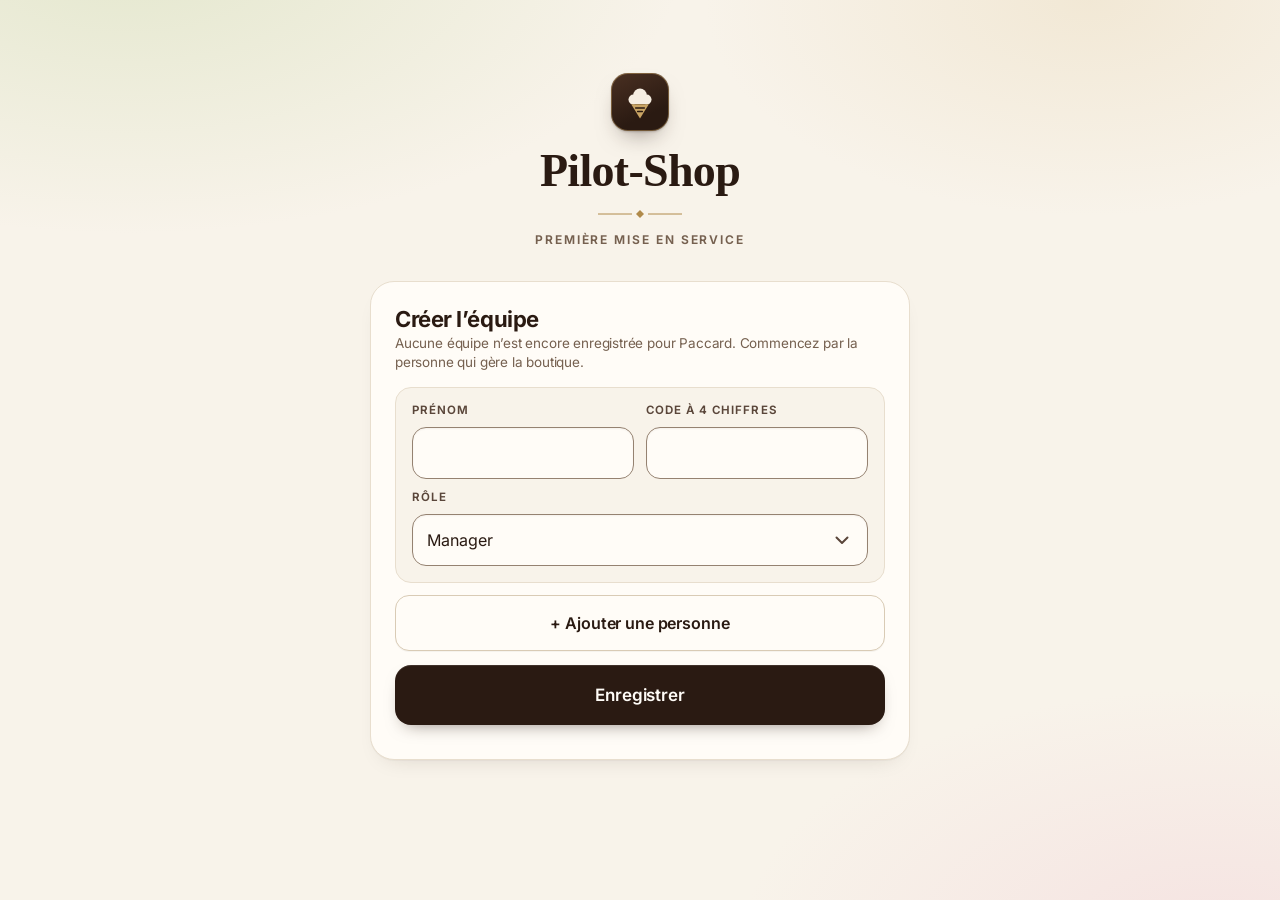
==== index.html @ 4c9221a3 "Vitrine : photos en situation au style de la vidéo (comptoir, lumière chaude) Les quatre visuels rem" ====
<!DOCTYPE html>
<html lang="fr">
<head>
<meta charset="utf-8">
<!-- Zoom à deux doigts permis : bloqué, il privait de loupe les yeux fatigués
     (accessibilité). Le double appui reste neutre (touch-action, style.css), et
     chaque champ fait au moins 16 px : en dessous, iOS zoome à la saisie. -->
<meta name="viewport" content="width=device-width, initial-scale=1, viewport-fit=cover, interactive-widget=resizes-content">
<title>Pilot-Shop</title>

<meta name="description" content="Registres et pilotage du point de vente">
<meta name="theme-color" content="#0F2027">
<meta name="color-scheme" content="light">
<meta name="format-detection" content="telephone=no">

<meta name="apple-mobile-web-app-capable" content="yes">
<meta name="mobile-web-app-capable" content="yes">
<meta name="apple-mobile-web-app-status-bar-style" content="default">
<meta name="apple-mobile-web-app-title" content="Pilot-Shop">
<link rel="apple-touch-icon" href="icons/icon-180.png">
<link rel="icon" href="icons/icon-192.png" sizes="192x192">
<link rel="manifest" href="manifest.webmanifest">

<link rel="stylesheet" href="style.css">
<link rel="stylesheet" href="premium.css">
<!-- Sans defer : décide avant le premier affichage si l'on montre la page
     d'accueil publique (appareil neuf) ou directement les prénoms. -->
<script src="vitrine.js"></script>
</head>

<body>

<!-- ===================== BANDEAU HORS-LIGNE ===================== -->
<div id="offline" role="status" aria-live="polite">
  <span class="msg">Hors ligne, vos saisies sont gardées et partiront toutes seules</span>
  <span class="sync" id="offline-n"></span>
</div>


<!-- ===================== ACCUEIL PUBLIC ===================== -->
<!-- Visible seulement sur un appareil neuf (vitrine.js). Un appareil déjà
     utilisé en boutique arrive directement sur les prénoms. Les images sont
     en loading="lazy" : tant que la vitrine est masquée, les navigateurs
     récents ne les téléchargent pas. -->
<div id="vitrine">

  <nav class="vt-nav" aria-label="Présentation">
    <div class="vt-nav-in">
      <span class="vt-marque"><i class="vt-logo" aria-hidden="true"></i>Pilot-Shop</span>
      <div class="vt-liens">
        <button type="button" data-aller="vt-fonctions">Fonctions</button>
        <button type="button" data-aller="vt-etapes">Démarrer</button>
        <button type="button" data-aller="vt-faq">Questions</button>
      </div>
      <button type="button" class="vt-pilule petite" data-vitrine="connexion">Se connecter</button>
    </div>
  </nav>

  <header class="vt-hero">
    <p class="vt-surtitre">Pensé pour les glaciers franchisés</p>
    <h1>Toute la boutique.<br>Dans une tablette.</h1>
    <p class="vt-chapo">Traçabilité, frigos, nettoyage, réassort et écarts de stock. L’équipe coche
      et scanne, le responsable voit tout en direct. Même sans réseau.</p>
    <div class="vt-cta">
      <button type="button" class="vt-pilule" data-vitrine="essai">Essayer gratuitement 2 mois</button>
      <button type="button" class="vt-lien" data-vitrine="connexion">J’ai déjà un compte ›</button>
    </div>
    <p class="vt-rassure">Mise en place offerte · Sans carte bancaire · Sans engagement</p>

    <figure class="vt-photo vt-photo-hero">
      <img src="vitrine/hero-comptoir.webp" width="2048" height="1152" loading="lazy"
           alt="Tablette posée sur le comptoir d’une boutique, écran « Ma journée » : procédure d’ouverture à cocher, alerte frigos du matin">
    </figure>
  </header>

  <section class="vt-bandeau">
    <p>Fini les classeurs, les dates au feutre et les écarts qu’on n’explique pas.</p>
  </section>

  <section class="vt-fonction" id="vt-fonctions">
    <div class="vt-texte">
      <p class="vt-surtitre">Traçabilité</p>
      <h2>Scannez.<br>C’est tracé.</h2>
      <p>Photographiez l’étiquette du bac : le numéro de lot est lu et rangé tout seul.
        Ce qui part en vitrine, ce qui attend à l’armoire, ce qui est périmé : tout est daté,
        et le registre est prêt pour le contrôle.</p>
    </div>
    <figure class="vt-photo"><img src="vitrine/tracabilite-comptoir.webp" width="2048" height="1152" loading="lazy"
      alt="Écran Traçabilité en boutique : scanner une étiquette, produits à l’armoire et dernières ouvertures"></figure>
  </section>

  <section class="vt-fonction">
    <div class="vt-texte">
      <p class="vt-surtitre">Tour de contrôle</p>
      <h2>Vous n’êtes pas&nbsp;là.<br>Vous savez tout.</h2>
      <p>Écart de caisse, ruptures, produits périmés, frigos pas relevés, nettoyage en retard :
        le responsable voit l’essentiel en un coup d’œil, sur sa tablette ou son téléphone.</p>
    </div>
    <figure class="vt-photo"><img src="vitrine/controle-comptoir.webp" width="2048" height="1152" loading="lazy"
      alt="Tour de contrôle sur téléphone : écart de caisse, ruptures, périmés et alertes"></figure>
  </section>

  <section class="vt-fonction">
    <div class="vt-texte">
      <p class="vt-surtitre">Allergènes</p>
      <h2>La bonne réponse,<br>au comptoir.</h2>
      <p>Un client demande ce que contient un parfum&nbsp;? La fiche s’ouvre en quelques secondes,
        tirée du document officiel de l’enseigne, qui reste la référence. Même hors ligne.</p>
    </div>
    <figure class="vt-photo"><img src="vitrine/allergenes-comptoir.webp" width="2048" height="1152" loading="lazy"
      alt="Recherche d’allergènes et fiche d’un parfum : contient, gluten, vegan, à savoir"></figure>
  </section>

  <section class="vt-grille-zone">
    <h2>Et tout le reste du quotidien.</h2>
    <div class="vt-grille">
      <div class="vt-tuile"><b>Frigos</b><p>Relevés de température guidés matin et soir, avec alerte quand ils manquent.</p></div>
      <div class="vt-tuile"><b>Nettoyage</b><p>Les tâches du jour à cocher, à leur rythme : quotidien, hebdomadaire ou mensuel.</p></div>
      <div class="vt-tuile"><b>Réassort et inventaire</b><p>Stock froid et sec, comptage simple, et un résumé avant de valider.</p></div>
      <div class="vt-tuile"><b>Écarts de stock</b><p>L’export de caisse comparé au stock, période par période, avec les réceptions et les pertes.</p></div>
      <div class="vt-tuile sombre"><b>Hors ligne</b><p>Pas de réseau en chambre froide&nbsp;? Les saisies sont gardées et partent toutes seules au retour du Wi-Fi.</p></div>
      <div class="vt-tuile"><b>Chacun son code</b><p>Chaque équipier se connecte avec son prénom et un code à quatre chiffres. On sait qui a fait quoi.</p></div>
    </div>
  </section>

  <section class="vt-etapes" id="vt-etapes">
    <h2>Prête en une matinée.</h2>
    <ol>
      <li><span>1</span><b>Vous demandez l’essai</b><p>Deux minutes avec le formulaire ci-dessous.</p></li>
      <li><span>2</span><b>Je l’installe avec vous</b><p>Sur votre tablette, avec votre équipe et vos frigos.</p></li>
      <li><span>3</span><b>Vous l’utilisez 2 mois</b><p>Gratuitement. Ensuite, vous décidez de continuer ou non.</p></li>
    </ol>
  </section>

  <section class="vt-offre" id="vt-essai">
    <div class="vt-offre-texte">
      <p class="vt-surtitre">Essai gratuit</p>
      <h2>2 mois offerts.</h2>
      <ul>
        <li>Mise en place et formation de l’équipe offertes</li>
        <li>Sans carte bancaire</li>
        <li>Sans engagement : rien n’est prélevé à la fin</li>
      </ul>
    </div>
    <form id="vt-form" class="vt-form" novalidate>
      <div class="vt-ligne">
        <div class="champ"><label class="f" for="vt-nom">Votre nom</label>
          <input type="text" id="vt-nom" autocomplete="name"></div>
        <div class="champ"><label class="f" for="vt-boutique">Boutique</label>
          <input type="text" id="vt-boutique" autocomplete="organization"></div>
      </div>
      <div class="champ"><label class="f" for="vt-ville">Ville</label>
        <input type="text" id="vt-ville" autocomplete="address-level2"></div>
      <div class="vt-ligne">
        <div class="champ"><label class="f" for="vt-courriel">E-mail</label>
          <input type="email" id="vt-courriel" autocomplete="email" autocapitalize="none" spellcheck="false"></div>
        <div class="champ"><label class="f" for="vt-tel">Téléphone</label>
          <input type="tel" id="vt-tel" autocomplete="tel"></div>
      </div>
      <div class="champ"><label class="f" for="vt-msg">Message (facultatif)</label>
        <textarea id="vt-msg" rows="3"></textarea></div>
      <button type="submit" class="vt-pilule large">Demander mon essai</button>
      <p class="vt-note" id="vt-etat" role="status" aria-live="polite"></p>
      <p class="vt-note">Le bouton ouvre votre messagerie avec la demande déjà rédigée. Vous pouvez aussi
        écrire à <a id="vt-mail" href="#">l’adresse de contact</a>. Vos coordonnées servent uniquement à répondre.</p>
    </form>
  </section>

  <section class="vt-faq" id="vt-faq">
    <h2>Questions fréquentes</h2>
    <details><summary>Faut-il une connexion Internet&nbsp;?</summary>
      <p>Non. L’application s’ouvre et enregistre sans réseau, y compris en chambre froide. Les saisies partent toutes seules dès que le Wi-Fi revient.</p></details>
    <details><summary>Sur quel appareil&nbsp;?</summary>
      <p>Tablette, téléphone ou ordinateur, dans le navigateur. Elle s’ajoute à l’écran d’accueil comme une application, sans passer par un magasin d’applis.</p></details>
    <details><summary>Qui voit nos données&nbsp;?</summary>
      <p>Chaque boutique a son propre compte et ne voit que ses données. L’équipe se connecte avec son prénom et son code ; le compte de la boutique reste chez le responsable.</p></details>
    <details><summary>Que se passe-t-il après les 2&nbsp;mois&nbsp;?</summary>
      <p>Vous choisissez de continuer ou non. Aucune carte bancaire n’est demandée pour l’essai, donc rien n’est prélevé automatiquement.</p></details>
    <details><summary>Est-ce un outil officiel Amorino&nbsp;?</summary>
      <p>Non. Pilot-Shop est un outil indépendant, pensé pour le quotidien des boutiques franchisées. Les documents officiels de l’enseigne restent la référence.</p></details>
  </section>

  <section class="vt-final">
    <h2>Essayez-la dans votre boutique.</h2>
    <div class="vt-cta">
      <button type="button" class="vt-pilule" data-vitrine="essai">Essayer gratuitement 2 mois</button>
      <button type="button" class="vt-lien" data-vitrine="connexion">Se connecter ›</button>
    </div>
  </section>

  <footer class="vt-pied">
    <span>Pilot-Shop · outil indépendant, non affilié à Amorino.</span>
    <button type="button" class="vt-lien" data-vitrine="connexion">Se connecter</button>
  </footer>
</div>


<!-- ===================== CONNEXION ===================== -->
<div id="login">
  <div class="in">

    <div class="lg">
      <h1>Pilot-Shop</h1>
      <p id="login-site">Chamonix</p>
    </div>

    <!-- Étape 1 : qui es-tu -->
    <section id="login-qui">
      <div class="entete"><h3>Qui prend le service&nbsp;?</h3></div>
      <div class="qui" id="qui-liste"><!-- rempli par app.js depuis EQUIPE --></div>
    </section>

    <!-- Étape 2 : code personnel -->
    <section id="login-pin" hidden>
      <div class="card solide" style="text-align:center">
        <div class="ch" style="justify-content:center">
          <span class="av" id="pin-av" aria-hidden="true"></span>
        </div>
        <h2 id="pin-nom">—</h2>
        <p class="cs" id="pin-aide" style="margin-bottom:0">Composez votre code à 4 chiffres</p>

        <div class="pins" id="pin-points" role="status" aria-live="polite">
          <i></i><i></i><i></i><i></i>
        </div>

        <div class="pave" id="pin-pave">
          <button type="button" data-k="1">1</button>
          <button type="button" data-k="2">2</button>
          <button type="button" data-k="3">3</button>
          <button type="button" data-k="4">4</button>
          <button type="button" data-k="5">5</button>
          <button type="button" data-k="6">6</button>
          <button type="button" data-k="7">7</button>
          <button type="button" data-k="8">8</button>
          <button type="button" data-k="9">9</button>
          <button type="button" class="fn" data-k="annuler">Retour</button>
          <button type="button" data-k="0">0</button>
          <button type="button" class="fn" data-k="effacer" aria-label="Effacer un chiffre">⌫</button>
        </div>
      </div>

      <button type="button" class="btn fantome bloc" id="pin-retour" style="margin-top:14px">
        Ce n’est pas moi
      </button>
    </section>

    <p class="mini" id="login-etat" style="text-align:center;margin-top:22px"></p>

    <!-- Remise à zéro accessible sans code : sur tablette, la console du
         navigateur n'est pas atteignable. Aussi joignable via …/?reset -->
    <!-- Une personne qui travaille dans deux boutiques (guide.js). -->
    <button type="button" id="lg-boutique">Changer de boutique</button>
    <button type="button" id="lg-reset">Réinitialiser cet appareil</button>
  </div>
</div>


<!-- ===================== APPLICATION ===================== -->
<div id="app" hidden>

  <header id="topbar">
    <div class="tt">
      <h1 id="vue-titre">—</h1>
      <div class="ts" id="vue-sous"></div>
    </div>
    <div class="ta" id="vue-actions"><!-- boutons contextuels injectés par app.js --></div>
    <!-- Compte : tout le reste et déconnexion. Toujours là, quel que soit le
         rôle — l'équipe n'a pas d'onglet « Plus » depuis la refonte de la barre. -->
    <button type="button" id="compte" aria-label="Mon compte"></button>
  </header>

  <main id="page" role="main"><!-- vues injectées par app.js --></main>

  <nav id="tabbar" role="navigation" aria-label="Navigation principale">
    <!-- onglets injectés par app.js depuis TABS[role] -->
  </nav>

</div>


<!-- ===================== OUTILS ===================== -->
<div id="sheet" hidden role="dialog" aria-modal="true" aria-labelledby="sheet-titre">
  <div class="voile" data-fermer></div>
  <div class="box">
    <div class="poignee" aria-hidden="true"></div>
    <div id="sheet-corps"><!-- contenu injecté par app.js --></div>
  </div>
</div>

<!-- Viseur de scan : cadre de visée par-dessus la caméra en direct -->
<div id="viseur" aria-hidden="true">
  <video id="vs-video" playsinline muted autoplay></video>
  <div id="vs-cadre"><i></i><i></i><i></i><i></i></div>
  <div id="vs-aide">
    <b id="vs-titre">Cadrez la ligne « Batch N° »</b>
    <!-- La consigne la plus utile n'est pas « alignez l'étiquette » mais
         « approchez » : mesuré sur une étiquette réelle, les chiffres du lot
         arrivaient à 16 px de haut quand le cadre était à moitié rempli, là où
         la reconnaissance en demande 30. C'est ce qui obligeait à scanner deux
         fois. -->
    <span id="vs-sous">Approchez jusqu’à remplir le cadre · évitez le reflet sur l’inox</span>
  </div>
  <div id="vs-flash"></div>
  <div id="vs-barre">
    <button type="button" class="vs-sec" id="vs-annuler">Annuler</button>
    <button type="button" id="vs-prendre" aria-label="Prendre la photo"></button>
    <button type="button" class="vs-sec" id="vs-fichier">Galerie</button>
  </div>
</div>

<div id="toast" role="status" aria-live="polite"></div>

<div id="printview" aria-hidden="true"></div>

<!-- Cible cachée réutilisée par les scanners photo -->
<input type="file" id="cam" accept="image/*" capture="environment" hidden>


<!-- ===================== SCRIPTS ===================== -->
<!-- XLSX (vendor/, copie vérifiée de la 0.18.5, plus de CDN tiers) n'est plus
     chargé ici : il ne sert qu'à l'import de caisse, et ses 860 Ko exécutés à
     chaque démarrage retardaient la liste des prénoms. app.js le charge au
     premier import (chargerXLSX), depuis le cache hors ligne au besoin.
     Plus d'attribut onerror sur env.js : la politique de sécurité (vercel.json)
     refuse tout code en ligne ; son absence signifie simplement le mode local. -->
<script src="env.js" defer></script>
<script src="config.js" defer></script>
<script src="auth.js" defer></script>
<script src="vendor/tesseract.min.js" defer></script>
<script src="app.js" defer></script>
<script src="ocr.js" defer></script>
<script src="modules.js" defer></script>
<script src="stock.js" defer></script>
<script src="calcul.js" defer></script>
<script src="guide.js" defer></script>
<script src="franchise.js" defer></script>
<script src="allergenes.js" defer></script>
<script src="commande.js" defer></script>
<script src="preaudit.js" defer></script>

</body>
</html>
---- style.css ----
/* =============================================================================
   PILOT-SHOP — style.css
   Cible : iPad tactile en boutique. Doigts froids, gras, pressés.
   ============================================================================= */

/* --- 0. Police ---------------------------------------------------------- */
/* Inter servie par l'application, plus par Google Fonts : chaque ouverture
   envoyait l'adresse IP de l'iPad à Google. Fichier variable 100-900, latin
   (accents français compris), licence OFL dans fonts/LICENSE-Inter.txt. */
@font-face{
  font-family:Inter; font-style:normal; font-weight:100 900; font-display:swap;
  src:url(fonts/inter.woff2) format("woff2");
}

/* --- 1. Jetons ---------------------------------------------------------- */
:root{
  --encre:#0F2027; --ardoise:#41585F; --brume:#8AA0A8; --brume-2:#B6C6CC;
  --fond:#EEF3F5; --fond-2:#E4EBEE; --blanc:#FFFFFF;
  --voile:rgba(255,255,255,.72); --voile-fort:rgba(255,255,255,.86); --voile-nuit:rgba(15,32,39,.72);

  --menthe:#7FB8A4; --menthe-l:#E4F1EC; --menthe-d:#4E8C77;
  --corail:#E8837C; --corail-l:#FBEAE9; --corail-d:#C25850;
  --ambre:#E0A85C;  --ambre-l:#FBF1E1;  --ambre-d:#B27C31;
  --ciel:#8FB4CE;   --ciel-l:#E9F1F7;   --ciel-d:#5D89A6;
  --sable:#D9C3A5;  --sable-l:#F6EFE5;  --nuit:#2A3F4D;

  --r-carte:16px; --r-btn:14px; --r-pill:100px; --r-sheet:24px;
  --tap:56px; --gap:12px;
  --pad-x:16px;
  --ombre:0 1px 2px rgba(15,32,39,.05), 0 6px 20px rgba(15,32,39,.06);
  --ombre-lev:0 2px 6px rgba(15,32,39,.08), 0 16px 40px rgba(15,32,39,.12);
  --flou-carte:blur(18px) saturate(1.6);
  --flou-barre:blur(24px) saturate(1.8);
  --safe-b:env(safe-area-inset-bottom,0px);
  --safe-t:env(safe-area-inset-top,0px);
  --barre-h:calc(66px + var(--safe-b));
  --tr:.22s cubic-bezier(.32,.72,0,1);
}

/* --- 2. Base ------------------------------------------------------------ */
*,*::before,*::after{box-sizing:border-box}
html{-webkit-text-size-adjust:100%;touch-action:manipulation}
html,body{margin:0;padding:0;height:100%}
/* iOS ignore user-scalable=no depuis iOS 10 : seul touch-action désactive
   réellement le zoom au double-appui. Sans lui, taper vite un code PIN ou
   cocher plusieurs tâches d'affilée fait zoomer l'écran à chaque fois. */
body{touch-action:manipulation}
button,.chip,.tache,.deg,.menu-item,.qui button,.pave button,.chk,.box{
  touch-action:manipulation;
  -webkit-user-select:none;user-select:none;
  -webkit-touch-callout:none;
}
body{
  font-family:-apple-system,BlinkMacSystemFont,"SF Pro Text",Inter,"Segoe UI",Roboto,sans-serif;
  background:var(--fond); color:var(--encre);
  font-size:16px; line-height:1.45; letter-spacing:-.011em;
  -webkit-font-smoothing:antialiased;
  overscroll-behavior-y:none;
  -webkit-tap-highlight-color:transparent;
}
body::before{
  content:''; position:fixed; inset:0; z-index:-1; pointer-events:none;
  background:
    radial-gradient(60vw 40vh at 12% -6%, rgba(143,180,206,.30), transparent 62%),
    radial-gradient(52vw 38vh at 92% 4%, rgba(127,184,164,.26), transparent 60%),
    radial-gradient(50vw 40vh at 60% 104%, rgba(217,195,165,.24), transparent 62%);
}
h1,h2,h3,h4{margin:0;font-weight:650;letter-spacing:-.02em;line-height:1.2}
h1{font-size:26px} h2{font-size:19px} h3{font-size:16px}
p{margin:0}
button,input,select,textarea{font:inherit;color:inherit}
button{cursor:pointer;border:0;background:none}
::-webkit-scrollbar{width:0;height:0}
.num{font-variant-numeric:tabular-nums;font-feature-settings:"tnum"}
.mini{font-size:13px;color:var(--brume)}
.sr{position:absolute;width:1px;height:1px;overflow:hidden;clip:rect(0 0 0 0)}
[hidden]{display:none!important}

/* --- 3. Ossature -------------------------------------------------------- */
#app{min-height:100dvh;display:flex;flex-direction:column;padding-bottom:var(--barre-h)}
#topbar{
  position:sticky;top:0;z-index:60;padding:calc(var(--safe-t) + 10px) var(--pad-x) 10px;
  background:var(--voile-fort);backdrop-filter:var(--flou-barre);-webkit-backdrop-filter:var(--flou-barre);
  border-bottom:.5px solid rgba(15,32,39,.09);
  display:flex;align-items:center;gap:12px;
}
#topbar .tt{flex:1;min-width:0}
#topbar h1{font-size:22px}
#topbar .ts{font-size:13px;color:var(--brume);margin-top:1px}
#topbar .ta{display:flex;gap:8px;flex:0 0 auto}
/* Marge basse : de l'air entre le dernier bouton et la barre d'onglets.
   Elle était de 80 px pour le bouton flottant « Retour bêta », passé depuis
   dans le menu « Tout le reste ». */
#page{flex:1;padding:16px var(--pad-x) 40px;max-width:1100px;width:100%;margin:0 auto}
.stack{display:flex;flex-direction:column;gap:var(--gap)}
.grid{display:grid;gap:var(--gap)}
.g2{grid-template-columns:repeat(2,minmax(0,1fr))}
.g3{grid-template-columns:repeat(3,minmax(0,1fr))}
.g4{grid-template-columns:repeat(4,minmax(0,1fr))}
@media(max-width:760px){.g3,.g4{grid-template-columns:repeat(2,minmax(0,1fr))}}
@media(max-width:460px){.g2,.g3,.g4{grid-template-columns:1fr}}

/* --- 4. Barre d'onglets basse ------------------------------------------ */
#tabbar{
  position:fixed;left:0;right:0;bottom:0;z-index:80;
  padding:6px 8px calc(6px + var(--safe-b));
  background:var(--voile-fort);backdrop-filter:var(--flou-barre);-webkit-backdrop-filter:var(--flou-barre);
  border-top:.5px solid rgba(15,32,39,.10);
  display:flex;justify-content:space-around;align-items:stretch;
}
#tabbar .tab{
  flex:1;min-width:0;display:flex;flex-direction:column;align-items:center;justify-content:center;
  gap:3px;padding:6px 4px;border-radius:var(--r-btn);color:var(--brume);
  font-size:11px;font-weight:600;letter-spacing:-.01em;transition:var(--tr);position:relative;
}
#tabbar .tab .ic{font-size:23px;line-height:1;transition:transform var(--tr)}
#tabbar .tab.on{color:var(--encre)}
#tabbar .tab.on .ic{transform:translateY(-1px) scale(1.06)}
#tabbar .tab:active{background:rgba(15,32,39,.06)}
#tabbar .tab .badge{
  position:absolute;top:2px;right:calc(50% - 22px);min-width:18px;height:18px;padding:0 5px;
  border-radius:var(--r-pill);background:var(--corail-d);color:#fff;
  font-size:11px;font-weight:700;display:grid;place-items:center;
  box-shadow:0 0 0 2px var(--voile-fort);
}
#tabbar .tab .badge.pulse{animation:pulse 1.5s ease-in-out infinite}

/* --- 5. Cartes ---------------------------------------------------------- */
.card{
  background:var(--voile);backdrop-filter:var(--flou-carte);-webkit-backdrop-filter:var(--flou-carte);
  border:.5px solid rgba(255,255,255,.9); border-radius:var(--r-carte);
  box-shadow:var(--ombre); padding:16px; transition:var(--tr);
}
.card.solide{background:var(--blanc)}
.card.plat{box-shadow:none;background:rgba(255,255,255,.55)}
.card > .ch{display:flex;align-items:center;gap:10px;margin-bottom:4px}
.card > .ch .ci{font-size:20px;line-height:1}
.card > .ch h2,.card > .ch h3{flex:1;min-width:0}
.card > .cs{font-size:13.5px;color:var(--brume);margin-bottom:14px}
.card > .cs:last-child{margin-bottom:0}
.card.tap{cursor:pointer}
.card.tap:active{transform:scale(.985);box-shadow:var(--ombre)}
.card.menthe{background:linear-gradient(180deg,rgba(228,241,236,.92),rgba(228,241,236,.72));border-color:rgba(127,184,164,.34)}
.card.corail{background:linear-gradient(180deg,rgba(251,234,233,.94),rgba(251,234,233,.74));border-color:rgba(232,131,124,.36)}
.card.ambre {background:linear-gradient(180deg,rgba(251,241,225,.94),rgba(251,241,225,.74));border-color:rgba(224,168,92,.36)}
.card.ciel  {background:linear-gradient(180deg,rgba(233,241,247,.94),rgba(233,241,247,.74));border-color:rgba(143,180,206,.36)}
.card.sable {background:linear-gradient(180deg,rgba(246,239,229,.94),rgba(246,239,229,.74));border-color:rgba(217,195,165,.44)}
.card.nuit{background:linear-gradient(165deg,var(--nuit),var(--encre));border-color:rgba(255,255,255,.10);color:#EAF1F3}
.card.nuit .cs,.card.nuit .mini{color:rgba(234,241,243,.62)}
.card.urgence{border:1.5px solid var(--corail-d);animation:clignote 1.9s ease-in-out infinite}

/* --- 6. Boutons --------------------------------------------------------- */
.btn{
  min-height:var(--tap);padding:0 20px;border-radius:var(--r-btn);
  background:var(--encre);color:#fff;font-size:16px;font-weight:600;letter-spacing:-.012em;
  display:inline-flex;align-items:center;justify-content:center;gap:9px;
  transition:transform var(--tr),background var(--tr),opacity var(--tr);
  box-shadow:0 1px 2px rgba(15,32,39,.14);
}
.btn:active{transform:scale(.96)}
.btn.bloc{width:100%}
.btn.menthe{background:var(--menthe-d)}
.btn.corail{background:var(--corail-d)}
.btn.ambre{background:var(--ambre-d)}
.btn.ciel{background:var(--ciel-d)}
.btn.clair{background:rgba(255,255,255,.9);color:var(--encre);border:.5px solid rgba(15,32,39,.12);box-shadow:none}
.btn.clair:active{background:var(--fond-2)}
.btn.fantome{background:transparent;color:var(--ardoise);box-shadow:none}
.btn.fantome:active{background:rgba(15,32,39,.06)}
.btn.sm{min-height:42px;padding:0 14px;font-size:14px;border-radius:11px}
.btn.xl{min-height:68px;font-size:18px;border-radius:18px}
.btn[disabled]{opacity:.38;pointer-events:none}
.btn .ic{font-size:19px}
.btn-row{display:flex;gap:var(--gap);flex-wrap:wrap}
.btn-row > .btn{flex:1;min-width:140px}

/* Duo Fait / Rupture — cible large, séparation nette */
.duo{display:grid;grid-template-columns:1fr 1fr;gap:var(--gap)}
.duo .btn{min-height:60px;font-size:16px}
.duo .ok{background:var(--menthe-l);color:var(--menthe-d);border:1.5px solid rgba(127,184,164,.5);box-shadow:none}
.duo .ok.on{background:var(--menthe-d);color:#fff;border-color:transparent}
.duo .ko{background:var(--corail-l);color:var(--corail-d);border:1.5px solid rgba(232,131,124,.5);box-shadow:none}
.duo .ko.on{background:var(--corail-d);color:#fff;border-color:transparent}

/* --- 7. Formulaires ----------------------------------------------------- */
label.f{display:block;font-size:12px;font-weight:700;letter-spacing:.02em;text-transform:uppercase;color:var(--brume);margin-bottom:7px}
input[type=text],input[type=number],input[type=date],input[type=month],input[type=password],input[type=email],input[type=search],select,textarea{
  width:100%;min-height:var(--tap);padding:12px 14px;font-size:16px;
  background:rgba(255,255,255,.92);border:1px solid rgba(15,32,39,.12);border-radius:var(--r-btn);
  transition:var(--tr);appearance:none;-webkit-appearance:none;
}
textarea{min-height:96px;resize:vertical;line-height:1.5}
input:focus,select:focus,textarea:focus{outline:0;border-color:var(--ciel-d);box-shadow:0 0 0 4px rgba(143,180,206,.24);background:#fff}
input[type=number]{text-align:right;font-variant-numeric:tabular-nums}
select{background-image:linear-gradient(45deg,transparent 50%,var(--brume) 50%),linear-gradient(135deg,var(--brume) 50%,transparent 50%);
  background-position:calc(100% - 20px) 50%,calc(100% - 14px) 50%;background-size:6px 6px;background-repeat:no-repeat;padding-right:42px}
.champ{display:flex;flex-direction:column}
.champ + .champ{margin-top:14px}

/* Sélecteurs à gros boutons — remplacent les listes déroulantes en rush */
.chips{display:flex;gap:9px;flex-wrap:wrap}
.chip{
  min-height:48px;padding:0 16px;border-radius:var(--r-pill);
  background:rgba(255,255,255,.9);border:1.5px solid rgba(15,32,39,.10);
  font-size:15px;font-weight:600;display:inline-flex;align-items:center;gap:7px;
  transition:var(--tr);
}
.chip:active{transform:scale(.95)}
.chip.on{background:var(--encre);color:#fff;border-color:transparent}
.chip.menthe.on{background:var(--menthe-d)}
.chip.corail.on{background:var(--corail-d)}
.chip.ambre.on{background:var(--ambre-d)}

/* Pavé numérique — PIN et quantités */
.pave{display:grid;grid-template-columns:repeat(3,1fr);gap:12px;max-width:300px;margin:0 auto}
.pave button{
  height:72px;border-radius:20px;background:rgba(255,255,255,.94);
  font-size:27px;font-weight:600;box-shadow:var(--ombre);transition:var(--tr);
}
.pave button:active{transform:scale(.93);background:var(--fond-2)}
.pave .fn{font-size:19px;font-weight:600;background:transparent;box-shadow:none;color:var(--ardoise)}
.pins{display:flex;gap:14px;justify-content:center;margin:22px 0 26px}
.pins i{width:16px;height:16px;border-radius:50%;background:rgba(15,32,39,.14);transition:var(--tr)}
.pins i.on{background:var(--encre);transform:scale(1.14)}
.pins.err i{background:var(--corail-d);animation:secousse .42s}

/* Sélection de l'employé */
.qui{display:grid;grid-template-columns:repeat(2,1fr);gap:14px}
.qui button{
  min-height:112px;border-radius:20px;background:var(--voile);backdrop-filter:var(--flou-carte);
  border:1.5px solid rgba(255,255,255,.9);box-shadow:var(--ombre);
  display:flex;flex-direction:column;align-items:center;justify-content:center;gap:9px;transition:var(--tr);
}
.qui button:active{transform:scale(.96)}
.qui .av{width:52px;height:52px;border-radius:50%;display:grid;place-items:center;color:#fff;font-size:18px;font-weight:700}
.qui .nm{font-size:17px;font-weight:650}
.qui .rl{font-size:12px;color:var(--brume)}

/* --- 8. Listes de tâches ------------------------------------------------ */
.tache{
  display:flex;align-items:center;gap:14px;min-height:var(--tap);
  padding:12px 14px;border-radius:var(--r-btn);
  background:rgba(255,255,255,.68);border:.5px solid rgba(255,255,255,.9);
  transition:var(--tr);
}
.tache + .tache{margin-top:9px}
.tache:active{transform:scale(.99)}
.tache .box{
  width:34px;height:34px;flex:0 0 auto;border-radius:11px;
  border:2px solid rgba(15,32,39,.16);background:#fff;
  display:grid;place-items:center;color:transparent;font-size:17px;font-weight:700;transition:var(--tr);
}
.tache .tx{flex:1;min-width:0}
.tache .tn{font-size:15.5px;font-weight:550;line-height:1.3}
.tache .tm{font-size:12.5px;color:var(--brume);margin-top:2px}
.tache.on{background:var(--menthe-l);border-color:rgba(127,184,164,.5)}
.tache.on .box{background:var(--menthe-d);border-color:var(--menthe-d);color:#fff}
.tache.on .tn{color:var(--menthe-d)}
.tache.retard{background:var(--corail-l);border-color:rgba(232,131,124,.45)}
.tache.retard .box{border-color:var(--corail-d)}

/* --- 9. Indicateurs ----------------------------------------------------- */
.kpi{
  background:var(--voile);backdrop-filter:var(--flou-carte);-webkit-backdrop-filter:var(--flou-carte);
  border:.5px solid rgba(255,255,255,.9);border-radius:var(--r-carte);padding:15px;box-shadow:var(--ombre);
}
.kpi .k{font-size:12px;font-weight:700;letter-spacing:.02em;text-transform:uppercase;color:var(--brume)}
.kpi .v{font-size:30px;font-weight:680;letter-spacing:-.03em;line-height:1.1;margin-top:7px;font-variant-numeric:tabular-nums}
.kpi .u{font-size:14px;font-weight:500;color:var(--brume);margin-left:3px}
.kpi .d{font-size:12.5px;color:var(--brume);margin-top:5px}
.kpi.ok .v{color:var(--menthe-d)}
.kpi.warn .v{color:var(--ambre-d)}
.kpi.bad .v{color:var(--corail-d)}

.pill{display:inline-flex;align-items:center;gap:5px;padding:4px 11px;border-radius:var(--r-pill);font-size:12.5px;font-weight:650}
.pill.ok{background:var(--menthe-l);color:var(--menthe-d)}
.pill.warn{background:var(--ambre-l);color:var(--ambre-d)}
.pill.bad{background:var(--corail-l);color:var(--corail-d)}
.pill.n{background:rgba(15,32,39,.06);color:var(--brume)}
.pill.ciel{background:var(--ciel-l);color:var(--ciel-d)}

.jauge{height:10px;border-radius:var(--r-pill);background:rgba(15,32,39,.08);overflow:hidden}
.jauge i{display:block;height:100%;border-radius:var(--r-pill);background:var(--menthe-d);transition:width .5s cubic-bezier(.32,.72,0,1)}
.jauge i.warn{background:var(--ambre-d)} .jauge i.bad{background:var(--corail-d)}

/* Jauge d'écart glace */
.ecart .piste{position:relative;height:38px;border-radius:12px;overflow:hidden;
  background:linear-gradient(90deg,var(--corail-l),rgba(255,255,255,.9) 46%,rgba(255,255,255,.9) 54%,var(--corail-l));
  border:.5px solid rgba(15,32,39,.10)}
.ecart .cible{position:absolute;top:0;bottom:0;background:var(--menthe-l);border-left:1.5px dashed var(--menthe-d);border-right:1.5px dashed var(--menthe-d)}
.ecart .aig{position:absolute;top:-4px;bottom:-4px;width:4px;border-radius:3px;background:var(--encre);transition:left .5s cubic-bezier(.32,.72,0,1)}
.ecart .lg{display:flex;justify-content:space-between;font-size:12px;color:var(--brume);margin-top:8px}

/* --- 10. Alertes -------------------------------------------------------- */
.alerte{display:flex;gap:13px;align-items:flex-start;padding:14px 16px;border-radius:var(--r-carte);border-left:4px solid}
.alerte + .alerte{margin-top:10px}
.alerte .ai{font-size:19px;line-height:1.15;flex:0 0 auto}
.alerte b{display:block;font-size:15px;font-weight:650}
.alerte p{font-size:13.5px;opacity:.86;margin-top:2px}
.alerte .go{margin-left:auto;flex:0 0 auto}
.alerte.bad{background:var(--corail-l);border-color:var(--corail-d);color:#8E3A34}
.alerte.warn{background:var(--ambre-l);border-color:var(--ambre-d);color:#7E551B}
.alerte.ok{background:var(--menthe-l);border-color:var(--menthe-d);color:#3B6857}
.alerte.info{background:var(--ciel-l);border-color:var(--ciel-d);color:#3E6480}

/* --- 11. Fil d'activité ------------------------------------------------- */
.feed{max-height:420px;overflow-y:auto;-webkit-overflow-scrolling:touch}
.fi{display:flex;gap:13px;padding:11px 0}
.fi + .fi{border-top:.5px solid rgba(15,32,39,.07)}
.fi .fh{width:52px;flex:0 0 auto;font-size:13px;font-weight:600;color:var(--brume);font-variant-numeric:tabular-nums}
.fi .fp{width:32px;height:32px;flex:0 0 auto;border-radius:50%;display:grid;place-items:center;color:#fff;font-size:11.5px;font-weight:700}
.fi .fc{flex:1;min-width:0}
.fi .fx{font-size:14.5px;line-height:1.35}
.fi .fm{font-size:12px;color:var(--brume);margin-top:2px}
.fi.warn .fx{color:var(--ambre-d)} .fi.bad .fx{color:var(--corail-d);font-weight:600}

/* --- 12. Frigo virtuel (FIFO) ------------------------------------------- */
.fifo{display:flex;align-items:center;gap:13px;padding:14px 16px;border-radius:var(--r-carte);border-left:5px solid;transition:var(--tr)}
.fifo + .fifo{margin-top:10px}
.fifo .fn{flex:1;min-width:0}
.fifo .fn b{font-size:15.5px;font-weight:650;display:block}
.fifo .fd{font-size:12.5px;color:var(--brume);margin-top:2px}
.fifo .fr{text-align:right;flex:0 0 auto}
.fifo .fr b{font-size:15px;font-weight:700;display:block;font-variant-numeric:tabular-nums}
.fifo .fr span{font-size:11.5px;color:var(--brume)}
.fifo.vert{background:var(--menthe-l);border-color:var(--menthe-d)}
.fifo.vert .fr b{color:var(--menthe-d)}
.fifo.orange{background:var(--ambre-l);border-color:var(--ambre-d)}
.fifo.orange .fr b{color:var(--ambre-d)}
.fifo.rouge{background:var(--corail-l);border-color:var(--corail-d)}
.fifo.rouge .fr b{color:var(--corail-d)}

/* --- 13. Thermomètre à boutons ------------------------------------------ */
.temp{padding:14px 0}
.temp + .temp{border-top:.5px solid rgba(15,32,39,.07)}
.temp .th{display:flex;align-items:center;gap:10px;margin-bottom:11px}
.temp .th b{flex:1;font-size:15.5px;font-weight:650}
.temp .tl{font-size:12px;color:var(--brume);margin-bottom:7px;font-weight:600}
.degres{display:flex;gap:8px;overflow-x:auto;padding:3px 1px 7px;scroll-snap-type:x proximity;-webkit-overflow-scrolling:touch}
.deg{
  flex:0 0 auto;min-width:60px;height:56px;border-radius:var(--r-btn);
  background:rgba(255,255,255,.92);border:1.5px solid rgba(15,32,39,.10);
  font-size:17px;font-weight:650;font-variant-numeric:tabular-nums;scroll-snap-align:center;transition:var(--tr);
}
.deg:active{transform:scale(.93)}
.deg.vert{background:var(--menthe-l);border-color:rgba(127,184,164,.55);color:var(--menthe-d)}
.deg.rouge{background:var(--corail-l);border-color:rgba(232,131,124,.55);color:var(--corail-d)}
.deg.crit{background:var(--corail-d);border-color:var(--corail-d);color:#fff}
.deg.on{box-shadow:inset 0 0 0 3px var(--encre);font-weight:800}

/* --- 14. Liste dense (manager : historique, réglages) ------------------- */
.dense{background:rgba(255,255,255,.72);border-radius:var(--r-carte);overflow:hidden;border:.5px solid rgba(255,255,255,.9)}
.dl{display:flex;align-items:center;gap:12px;padding:11px 14px;min-height:50px;font-size:14px}
.dl + .dl{border-top:.5px solid rgba(15,32,39,.06)}
.dl:nth-child(even){background:rgba(255,255,255,.42)}
.dl .c1{flex:1;min-width:0;overflow:hidden;text-overflow:ellipsis;white-space:nowrap;font-weight:550}
.dl .c{flex:0 0 auto;font-variant-numeric:tabular-nums;color:var(--ardoise);font-size:13.5px}
.dl .c.w{width:88px;text-align:right}
.dl .c.ww{width:130px;text-align:right}
.dense-h{display:flex;gap:12px;padding:9px 14px;background:rgba(15,32,39,.045);
  font-size:11.5px;font-weight:700;letter-spacing:.03em;text-transform:uppercase;color:var(--brume)}
.dense-h .c1{flex:1}
.dense-h .c.w{width:88px;text-align:right}
.dense-h .c.ww{width:130px;text-align:right}
.dense-scroll{max-height:62vh;overflow-y:auto;-webkit-overflow-scrolling:touch}

/* --- 15. Feuille modale ------------------------------------------------- */
/* 255 : au-dessus de l'écran de connexion (#login, 250). À 200, la feuille de
   remise à zéro s'ouvrait DESSOUS : le bouton semblait ne rien faire, puis la
   feuille réapparaissait par-dessus l'application à la connexion. Reste sous
   #amorcage et #rattach (260 et plus), le toast (300) et le viseur (400). */
#sheet{position:fixed;inset:0;z-index:255;display:flex;align-items:flex-end;justify-content:center}
#sheet[hidden]{display:none!important}
#sheet .voile{position:absolute;inset:0;background:rgba(15,32,39,.42);backdrop-filter:blur(6px);animation:fade .2s ease}
#sheet .box{
  position:relative;width:100%;max-width:560px;max-height:88dvh;overflow-y:auto;
  background:var(--fond);border-radius:var(--r-sheet) var(--r-sheet) 0 0;
  padding:10px 20px calc(24px + var(--safe-b));box-shadow:0 -8px 40px rgba(15,32,39,.24);
  animation:monte .3s cubic-bezier(.32,.72,0,1);
}
#sheet .poignee{width:38px;height:5px;border-radius:3px;background:rgba(15,32,39,.16);margin:0 auto 16px}
#sheet h2{margin-bottom:6px}
#sheet .sub{font-size:13.5px;color:var(--brume);margin-bottom:18px}
#sheet .actions{display:flex;gap:var(--gap);margin-top:22px}
#sheet .actions .btn{flex:1}
@media(min-width:720px){
  #sheet{align-items:center}
  #sheet .box{border-radius:var(--r-sheet);max-height:82dvh;animation:pop .26s cubic-bezier(.32,.72,0,1)}
}

/* --- 16. Toast, bandeau hors-ligne, retour bêta ------------------------- */
#toast{
  position:fixed;left:50%;bottom:calc(var(--barre-h) + 16px);transform:translateX(-50%) translateY(26px);
  z-index:300;padding:13px 20px;border-radius:var(--r-pill);
  background:var(--voile-nuit);backdrop-filter:var(--flou-barre);color:#fff;
  font-size:14.5px;font-weight:550;opacity:0;pointer-events:none;transition:var(--tr);
  box-shadow:var(--ombre-lev);max-width:88vw;text-align:center;
}
#toast.on{opacity:1;transform:translateX(-50%)}
/* Toast d'erreur : rouge franc et liseré, pour ne pas le confondre avec une
   confirmation (la classe est posée par toast(msg, 'erreur')). */
#toast.erreur{background:#B91C1C;border:2px solid #FECACA}
#offline{
  position:fixed;top:0;left:0;right:0;z-index:90;padding:calc(var(--safe-t) + 8px) 16px 8px;
  /* #B45309 : contraste 5:1 avec le blanc (l'ancien ambre était à 3:1). */
  background:#B45309;color:#fff;font-size:13.5px;font-weight:600;text-align:center;
  line-height:18px;min-height:var(--offline-h);
  transform:translateY(-100%);transition:var(--tr);
}
#offline.on{transform:none}
/* Hauteur réservée au bandeau : deux lignes de 18 px + marges. Quand il est
   visible, il ne masque plus la barre du haut : on décale l'application et la
   barre collante d'autant. #offline précède #app dans index.html. */
:root{--offline-h:calc(var(--safe-t) + 52px)}
#offline.on ~ #app{padding-top:var(--offline-h)}
#offline.on ~ #app #topbar{top:var(--offline-h);padding-top:10px}
#offline .sync{opacity:.82;font-weight:500}

/* --- 17. Écran de connexion --------------------------------------------- */
#login{position:fixed;inset:0;z-index:250;display:flex;flex-direction:column;justify-content:center;
  padding:26px 22px calc(26px + var(--safe-b));background:var(--fond);overflow-y:auto}
#login[hidden]{display:none!important}
#login::before{
  content:'';position:absolute;inset:0;pointer-events:none;
  background:radial-gradient(70vw 46vh at 20% 0%,rgba(143,180,206,.34),transparent 60%),
             radial-gradient(60vw 46vh at 88% 100%,rgba(127,184,164,.30),transparent 62%);
}
#login .in{position:relative;width:100%;max-width:430px;margin:0 auto}
#login .lg{text-align:center;margin-bottom:30px}
#login .lg h1{font-size:32px;letter-spacing:-.03em}
#login .lg p{font-size:14px;color:var(--brume);margin-top:5px}

/* --- 18. Météo ---------------------------------------------------------- */
.meteo{display:flex;align-items:center;gap:15px}
.meteo .mi{font-size:38px;line-height:1}
.meteo .mt{font-size:30px;font-weight:680;letter-spacing:-.03em;font-variant-numeric:tabular-nums}
.meteo .md{font-size:13.5px;color:var(--brume)}

/* --- 19. Divers --------------------------------------------------------- */
/* Entrée de menu — un <button> en display:flex se comporte mal dans Chromium :
   le contenu débordait hors de la feuille. On force donc une grille explicite
   avec troncature, plutôt que de compter sur le flex du bouton. */
.menu-item{
  display:grid;grid-template-columns:1fr 24px;align-items:center;gap:10px;
  width:100%;min-height:64px;padding:14px 16px;text-align:left;
  background:rgba(255,255,255,.9);border:.5px solid rgba(15,32,39,.08);
  border-radius:var(--r-btn);transition:var(--tr);overflow:hidden;
}
.menu-item:active{transform:scale(.985);background:var(--fond-2)}
.menu-item .mi-tx{min-width:0;display:block;overflow:hidden}
.menu-item .mi-t{display:block;font-size:16px;font-weight:600;line-height:1.25;
  white-space:nowrap;overflow:hidden;text-overflow:ellipsis}
.menu-item .mi-s{display:block;font-size:13px;color:var(--brume);line-height:1.3;margin-top:2px;
  white-space:nowrap;overflow:hidden;text-overflow:ellipsis}
.menu-item .mi-fl{font-size:20px;color:var(--brume-2);text-align:center}

/* Garde-fous : plus rien ne peut déborder d'une ligne de tâche */
.tache{overflow:hidden}
.tache .tx{overflow:hidden}
.tache .tn{overflow-wrap:anywhere}
.tache .tm{white-space:nowrap;overflow:hidden;text-overflow:ellipsis}

.demo{display:inline-flex;align-items:center;gap:5px;padding:3px 10px;border-radius:var(--r-pill);
  background:var(--ambre-l);color:var(--ambre-d);border:1px dashed var(--ambre);
  font-size:11px;font-weight:800;letter-spacing:.04em}
.vide{text-align:center;padding:36px 20px;color:var(--brume);font-size:14px}
.vide .vi{font-size:34px;display:block;margin-bottom:10px;opacity:.5}
.sep{height:.5px;background:rgba(15,32,39,.09);margin:16px 0;border:0}
.entete{display:flex;align-items:center;gap:10px;margin:22px 0 10px}
.entete h3{flex:1;font-size:13px;font-weight:700;letter-spacing:.05em;text-transform:uppercase;color:var(--brume)}
.rang{display:flex;align-items:center;gap:10px;flex-wrap:wrap}
.pousse{margin-left:auto}
.mic.rec{background:var(--corail-d)!important;animation:pulse 1.15s ease-in-out infinite}
.phase-nav{display:flex;gap:9px;margin-bottom:16px}
.phase-nav button{flex:1;min-height:60px;border-radius:var(--r-btn);background:rgba(255,255,255,.68);
  border:1.5px solid transparent;display:flex;flex-direction:column;align-items:center;justify-content:center;gap:2px;
  font-size:12.5px;font-weight:650;color:var(--brume);transition:var(--tr)}
.phase-nav button .pi{font-size:21px}
.phase-nav button.on{background:var(--blanc);color:var(--encre);border-color:rgba(15,32,39,.10);box-shadow:var(--ombre)}
.phase-nav button.fait{color:var(--menthe-d)}

/* --- 20. Animations ----------------------------------------------------- */
@keyframes monte{from{transform:translateY(100%)}to{transform:none}}
@keyframes pop{from{transform:scale(.94);opacity:0}to{transform:none;opacity:1}}
@keyframes fade{from{opacity:0}to{opacity:1}}
@keyframes pulse{0%,100%{opacity:1}50%{opacity:.5}}
@keyframes clignote{0%,100%{box-shadow:var(--ombre),0 0 0 0 rgba(194,88,80,.34)}50%{box-shadow:var(--ombre),0 0 0 8px rgba(194,88,80,0)}}
@keyframes secousse{0%,100%{transform:none}20%{transform:translateX(-9px)}40%{transform:translateX(9px)}60%{transform:translateX(-6px)}80%{transform:translateX(6px)}}
@media(prefers-reduced-motion:reduce){
  *,*::before,*::after{animation-duration:.001ms!important;animation-iteration-count:1!important;transition-duration:.001ms!important}
}

/* --- 23. VISEUR DE SCAN --------------------------------------------------- */
#viseur{position:fixed;inset:0;z-index:400;background:#000;display:none}
#viseur.on{display:block}
#viseur video{width:100%;height:100%;object-fit:cover;display:block}

/* Masque sombre et fenêtre claire en une seule ombre portée intérieure : pas de
   quatre rectangles à positionner, donc rien à recalculer à la rotation. */
#vs-cadre{position:absolute;border-radius:14px;
  box-shadow:0 0 0 9999px rgba(0,0,0,.62);
  border:2px solid rgba(255,255,255,.92)}
#vs-cadre i{position:absolute;width:26px;height:26px;border:4px solid var(--menthe)}
#vs-cadre i:nth-child(1){top:-4px;left:-4px;border-right:0;border-bottom:0;border-radius:12px 0 0 0}
#vs-cadre i:nth-child(2){top:-4px;right:-4px;border-left:0;border-bottom:0;border-radius:0 12px 0 0}
#vs-cadre i:nth-child(3){bottom:-4px;left:-4px;border-right:0;border-top:0;border-radius:0 0 0 12px}
#vs-cadre i:nth-child(4){bottom:-4px;right:-4px;border-left:0;border-top:0;border-radius:0 0 12px 0}

#vs-aide{position:absolute;left:0;right:0;top:calc(var(--safe-t) + 26px);
  padding:0 26px;text-align:center;color:#fff;text-shadow:0 1px 10px rgba(0,0,0,.85)}
#vs-aide b{display:block;font-size:17px;font-weight:650;line-height:1.3}
#vs-aide span{display:block;font-size:13px;font-weight:400;opacity:.82;margin-top:7px}

#vs-barre{position:absolute;left:0;right:0;bottom:0;
  padding:20px 20px calc(26px + var(--safe-b));
  display:flex;align-items:center;justify-content:space-between;gap:16px}
#vs-prendre{width:78px;height:78px;flex:0 0 auto;border-radius:50%;
  background:#fff;border:5px solid rgba(255,255,255,.34);background-clip:padding-box;
  box-shadow:0 4px 20px rgba(0,0,0,.45);transition:transform .12s}
#vs-prendre:active{transform:scale(.9)}
#vs-barre .vs-sec{min-width:98px;min-height:48px;padding:0 18px;border-radius:var(--r-pill);
  background:rgba(255,255,255,.17);backdrop-filter:blur(14px);-webkit-backdrop-filter:blur(14px);
  color:#fff;font-size:15px;font-weight:600}
#vs-barre .vs-sec:active{background:rgba(255,255,255,.3)}

#vs-flash{position:absolute;inset:0;background:#fff;opacity:0;pointer-events:none;transition:opacity .2s}
#vs-flash.on{opacity:.9;transition:none}

/* Aperçu du cadrage attendu, montré quand la caméra intégrée est indisponible */
.guide-apercu{position:relative;height:132px;border-radius:12px;margin-top:14px;
  background:repeating-linear-gradient(45deg,var(--fond-2) 0 10px,var(--fond) 10px 20px);
  display:grid;place-items:center}
.guide-apercu span{position:absolute;left:12%;right:12%;top:22%;bottom:22%;
  border:2px dashed var(--menthe-d);border-radius:10px;background:rgba(255,255,255,.6)}
.guide-apercu b{position:relative;font-size:13px;color:var(--menthe-d);font-weight:700}

@media(prefers-reduced-motion:reduce){#vs-prendre,#vs-flash{transition:none}}

/* Lien discret de remise à zéro, sur l'écran de connexion */
#lg-reset,#lg-boutique,#langue-connexion{display:block;width:100%;margin-top:20px;padding:12px;
  background:none;border:0;color:var(--brume);font-size:13px;text-decoration:underline}
#lg-reset:active,#lg-boutique:active,#langue-connexion:active{color:var(--corail-d)}

/* --- Saisie de température : pas à pas, sur une seule ligne ------------- */
.tmoment{display:flex;align-items:center;gap:8px;padding:10px 0}
.tmoment + .tmoment{border-top:.5px solid rgba(15,32,39,.07)}
.tm-lbl{width:54px;flex:0 0 auto;font-size:13px;font-weight:600;color:var(--brume)}
.tm-pas{width:52px;height:52px;flex:0 0 auto;border-radius:14px;
  background:rgba(255,255,255,.94);border:1.5px solid rgba(15,32,39,.12);
  font-size:26px;font-weight:600;line-height:1;color:var(--ardoise)}
.tm-pas:active{background:var(--fond-2);transform:scale(.93)}
.tm-val{flex:1;min-width:0;height:52px;border-radius:14px;
  background:rgba(255,255,255,.94);border:1.5px solid rgba(15,32,39,.12);
  font-size:24px;font-weight:700;font-variant-numeric:tabular-nums}
.tm-val small{font-size:13px;font-weight:500;opacity:.6;margin-left:2px}
.tm-val.vert{background:var(--menthe-l);border-color:rgba(127,184,164,.55);color:var(--menthe-d)}
.tm-val.rouge{background:var(--ambre-l);border-color:rgba(224,168,92,.55);color:var(--ambre-d)}
.tm-val.crit{background:var(--corail-d);border-color:var(--corail-d);color:#fff}
.tm-off{width:52px;height:52px;flex:0 0 auto;border-radius:14px;
  background:rgba(255,255,255,.94);border:1.5px solid rgba(15,32,39,.12);
  font-size:13px;font-weight:700;color:var(--brume)}
.tm-off.on{background:var(--ardoise);border-color:var(--ardoise);color:#fff}
.tm-hs{flex:1;text-align:center;font-size:15px;font-weight:600;color:var(--ardoise);
  background:rgba(15,32,39,.06);border-radius:14px;padding:15px 0}

/* Bascule matin / soir : un seul moment à l'écran à la fois */
.tseg{display:flex;gap:8px;margin-bottom:14px}
.tseg button{flex:1;min-height:70px;border-radius:var(--r-btn);
  background:rgba(255,255,255,.7);border:1.5px solid rgba(15,32,39,.10);
  display:flex;flex-direction:column;align-items:center;justify-content:center;gap:3px;
  color:var(--brume)}
.tseg button .tsl{font-size:14.5px;font-weight:650;line-height:1.1}
.tseg button small{font-size:11.5px;font-weight:500;opacity:.9}
.tseg button.on{background:var(--blanc);color:var(--encre);
  border-color:var(--encre);box-shadow:var(--ombre)}
.tseg button.on svg.ic{stroke-width:2}

/* Ligne d'enceinte : l'état se lit au contour, sans avoir à chercher */
.tligne{background:rgba(255,255,255,.7);border:1.5px solid rgba(15,32,39,.10);
  border-radius:var(--r-carte);padding:12px 14px}
.tligne + .tligne{margin-top:10px}
.tligne.saisi{border-color:var(--ciel-d);background:var(--ciel-l)}
.tligne.valide{border-color:var(--menthe-d);background:var(--menthe-l);
  box-shadow:inset 0 0 0 1px var(--menthe-d)}
.tl-haut{display:flex;align-items:baseline;gap:8px;margin-bottom:10px}
.tl-haut b{flex:1;min-width:0;font-size:15.5px;font-weight:650;
  overflow:hidden;text-overflow:ellipsis;white-space:nowrap}
.tl-cible{font-size:12.5px;color:var(--brume);flex:0 0 auto}
.tl-etat{font-size:11.5px;font-weight:700;flex:0 0 auto;
  padding:2px 9px;border-radius:var(--r-pill);
  background:rgba(15,32,39,.06);color:var(--brume)}
.tligne.saisi .tl-etat{background:rgba(93,137,166,.18);color:var(--ciel-d)}
.tligne.valide .tl-etat{background:var(--menthe-d);color:#fff}
.tl-bas{display:flex;align-items:center;gap:8px}

/* Numéro d'ordre devant chaque étape d'une procédure */
.tnum{flex:0 0 auto;width:24px;text-align:right;
  font-size:14px;font-weight:700;font-variant-numeric:tabular-nums;
  color:var(--brume);line-height:1}   /* --brume : 4,76:1, lisible */
.tache.on .tnum{color:var(--menthe-d)}

/* =============================================================================
   24. PASSE DE DESIGN
   Quatre principes, appliqués en surcharge pour rester réversibles :
     1. Un serif large pour les titres de page, contrasté avec le sans-serif.
        Le contraste de deux familles est ce qui distingue une interface
        dessinée d'une interface générée.
     2. La couleur ne décore pas, elle informe. Cartes blanches, filet fin ;
        la teinte est réservée aux statuts et aux alertes.
     3. Du vide. Les marges valent autant que le contenu.
     4. Pas d'emoji dans le mobilier de l'interface.
   ========================================================================== */

/* --- Typographie -------------------------------------------------------- */
:root{
  --serif: ui-serif, "New York", "Iowan Old Style", Georgia, "Times New Roman", serif;
  --line: rgba(15,32,39,.09);
  --line-fort: rgba(15,32,39,.16);
}

#topbar h1, #page > .card:first-child h2{
  font-family:var(--serif);
  font-weight:600;
  letter-spacing:-.02em;
  line-height:1.08;
}
#topbar h1{font-size:30px}
#page > .card:first-child h2{font-size:26px}

.entete h3{
  font-size:11.5px;font-weight:700;letter-spacing:.07em;text-transform:uppercase;
  color:var(--brume);
}

/* --- Cartes : blanches, filet fin, pas d'ombre portée ------------------- */
.card{
  background:var(--blanc);
  border:1px solid var(--line);
  border-radius:14px;
  box-shadow:none;
  backdrop-filter:none;-webkit-backdrop-filter:none;
  padding:18px;
}
/* Les variantes colorées ne teintent plus le fond : elles marquent le bord
   gauche. On garde l'information, on perd le bariolage. */
.card.menthe,.card.corail,.card.ambre,.card.ciel,.card.sable,.card.solide{
  background:var(--blanc);
  border:1px solid var(--line);
}
.card.menthe{box-shadow:inset 3px 0 0 var(--menthe-d)}
.card.corail{box-shadow:inset 3px 0 0 var(--corail-d)}
.card.ambre {box-shadow:inset 3px 0 0 var(--ambre-d)}
.card.ciel  {box-shadow:inset 3px 0 0 var(--ciel-d)}
.card.sable {box-shadow:inset 3px 0 0 var(--sable)}
.card.plat  {background:transparent;border:0;padding:0}

/* --- Boutons : un seul plein par écran ---------------------------------- */
.btn{border-radius:11px;font-weight:600;letter-spacing:-.006em;box-shadow:none}
.btn.menthe{background:var(--encre);color:#fff}
.btn.menthe:active{background:#000}
.btn.clair{background:var(--blanc);color:var(--encre);border:1px solid var(--line-fort)}
.btn.ciel{background:var(--blanc);color:var(--encre);border:1px solid var(--line-fort)}
.btn.corail{background:var(--corail-d);color:#fff}
.btn.xl{min-height:54px;font-size:16px}

/* --- Pastilles : la seule couleur qui reste ----------------------------- */
.pill{font-size:11.5px;font-weight:600;padding:4px 10px;border-radius:7px;border:0}
.pill.ok  {background:#E8F3EE;color:#2F6B53}
.pill.warn{background:#FBF0DF;color:#8C6320}
.pill.bad {background:#FBEAE9;color:#A8423B}
.pill.n   {background:#F1F3F4;color:#78868C}

/* --- Champs ------------------------------------------------------------- */
input[type=text],input[type=number],input[type=date],input[type=month],
input[type=password],input[type=email],input[type=search],input[type=time],select,textarea{
  background:var(--blanc);border:1px solid var(--line-fort);border-radius:11px;
}
.f{font-size:12px;font-weight:600;letter-spacing:.01em;color:var(--brume);text-transform:none}

/* --- Barre du bas ------------------------------------------------------
   Six onglets sur un téléphone, c'est étroit : environ 62 px par entrée.
   On gagne de la place en hauteur plutôt qu'en réduisant le texte, et on
   autorise deux lignes pour « Traçabilité » et « Température ». */
:root{--barre-h:calc(76px + var(--safe-b))}
#tabbar{background:rgba(255,255,255,.96);border-top:1px solid var(--line);box-shadow:none;
  padding-bottom:var(--safe-b)}
#tabbar button{font-size:13px;font-weight:600;color:var(--brume-2);
  display:flex;align-items:center;justify-content:center;padding:6px 2px 0;
  border-top:2px solid transparent;position:relative;min-height:74px}
#tabbar button .ic{display:none}          /* plus de pictogramme dans la barre */
#tabbar button .tl{display:block;line-height:1.2;text-align:center;
  word-break:normal;overflow-wrap:break-word;hyphens:none;max-width:100%}
#tabbar button.on{color:var(--encre);border-top-color:var(--encre);font-weight:700}

/* À partir de 420 px de large, tout tient sur une ligne : on agrandit encore. */
@media (min-width:420px){
  #tabbar button{font-size:14px}
  #tabbar button .tl{white-space:nowrap}
}

/* --- Lignes de tâche : le libellé au-dessus, la précision en dessous ---- */
.tache{display:flex;align-items:center;gap:12px;padding:14px 16px;
  background:var(--blanc);border:1px solid var(--line);border-radius:12px;
  min-height:var(--tap);overflow:hidden}
.tache + .tache{margin-top:8px}
.tache.on{background:#F7FAF9;border-color:rgba(78,140,119,.35)}
.tache .tx{flex:1;min-width:0;display:flex;flex-direction:column;gap:2px}
.tache .tn{display:block;font-size:15px;font-weight:600;line-height:1.3;
  color:var(--encre);overflow-wrap:anywhere}
.tache .tm{display:block;font-size:12.5px;font-weight:400;line-height:1.25;
  color:var(--brume);white-space:nowrap;overflow:hidden;text-overflow:ellipsis}
.tache.on .tn{color:var(--menthe-d)}
.tache .box{flex:0 0 auto;width:28px;height:28px;border-radius:8px;
  border:1.5px solid var(--line-fort);background:var(--blanc);
  color:transparent;font-size:15px;font-weight:700;line-height:1}
.tache.on .box{background:var(--menthe-d);border-color:var(--menthe-d);color:#fff}

/* Entête de zone : pas de pictogramme, juste le nom en petites capitales */
.entete h3 .zi{display:none}

/* Une étape constatée plutôt que cochée : la case n'est pas cliquable, elle
   reflète l'état réel de l'écran concerné. */
.tache.liee .box{background:var(--fond-2);border-style:dashed;border-color:var(--brume-2)}
.tache.liee.on .box{background:var(--menthe-d);border-style:solid;border-color:var(--menthe-d);color:#fff}
.tache.liee .tm{font-style:italic}

/* Navigation entre les jours : une flèche de chaque côté de la date */
.navjour{display:flex;align-items:center;gap:10px;margin-bottom:12px}
.navjour button{width:48px;height:48px;flex:0 0 auto;border-radius:12px;
  background:var(--blanc);border:1px solid var(--line-fort);
  font-size:24px;line-height:1;color:var(--ardoise)}
.navjour button:active{background:var(--fond-2)}
.nj-c{flex:1;min-width:0;text-align:center}
.nj-c b{display:block;font-size:16px;font-weight:650;line-height:1.15}
.nj-c span{display:block;font-size:12.5px;color:var(--brume)}

/* Bandeau de consultation seule */
.lecture{margin:0 0 12px;padding:10px 14px;border-radius:10px;
  background:var(--fond-2);color:var(--ardoise);font-size:13.5px;line-height:1.35}

/* Éléments neutralisés en consultation */
.fige,button:disabled,input:disabled,select:disabled,textarea:disabled{
  opacity:.5;pointer-events:none}

/* Sélecteur de jours : sept pastilles, plusieurs choix possibles */
.jours{display:flex;gap:6px}
.jbtn{flex:1;min-width:0;height:44px;border-radius:10px;
  background:var(--blanc);border:1.5px solid var(--line-fort);
  font-size:14px;font-weight:700;color:var(--brume)}
.jbtn.on{background:var(--encre);border-color:var(--encre);color:#fff}
.jbtn:active{transform:scale(.94)}

/* Consigne courte sous un champ, pour éviter un mode d'emploi séparé */
.aide{margin:8px 0 0;font-size:13px;line-height:1.4;color:var(--brume)}

/* Rappel d'information au-dessus d'un formulaire */
.rappel{margin:0 0 12px;padding:10px 14px;border-radius:10px;
  background:var(--fond-2);color:var(--ardoise);font-size:13.5px;line-height:1.35}
.rappel b{font-variant-numeric:tabular-nums}

/* Verdict d'un contrôle : une phrase, pas un tableau */
.verdict{margin:12px 0 0;padding:12px 14px;border-radius:10px;
  font-size:14px;line-height:1.4;display:block}
.verdict.ok{background:#E8F3EE;color:#2F6B53;font-weight:600}
.verdict.n {background:var(--fond-2);color:var(--brume)}
.verdict.bad{background:#FBEAE9;color:#8E322B}
.verdict.bad b{display:block;font-size:15px;margin-bottom:3px}
.verdict.bad span{display:block;font-size:13.5px;opacity:.9}
.verdict.bad .btn{margin-top:12px;width:100%}

/* --- Respiration -------------------------------------------------------- */
#page{padding-top:6px}
.stack{gap:10px}
.entete{margin:26px 0 10px}
.card + .card{margin-top:12px}

/* --- Textes explicatifs : discrets, pas absents ------------------------- */
.card .sub,.card .cs{font-size:13.5px;color:var(--brume);line-height:1.4}

/* =============================================================================
   25. JETONS ET COMPOSANTS
   Quatre règles issues des recommandations 2026 pour les outils de terrain :
     • espacement en multiples de 4, jamais de valeur arbitraire ;
     • échelle typographique à quatre niveaux, pas davantage ;
     • cible tactile de 48 px minimum, 8 px entre deux cibles ;
     • l'information ne repose jamais sur la seule couleur : forme, poids et
       libellé la portent aussi, pour les daltoniens et pour la lumière du jour.
   ========================================================================== */
:root{
  --e1:4px; --e2:8px; --e3:12px; --e4:16px; --e5:24px; --e6:32px; --e7:48px;
  --t-titre:26px; --t-section:11.5px; --t-corps:16px; --t-note:13px;
  --tap:48px;
}

/* --- Icônes ------------------------------------------------------------- */
svg.ic{display:block;flex:0 0 auto;stroke:currentColor}

/* --- Barre du bas : icône au-dessus du libellé -------------------------- */
:root{--barre-h:calc(64px + var(--safe-b))}
#tabbar{background:rgba(255,255,255,.97);border-top:1px solid var(--line);box-shadow:none;
  padding-bottom:var(--safe-b)}
#tabbar button{display:flex;flex-direction:column;align-items:center;justify-content:center;
  gap:3px;min-height:62px;padding:6px 2px 0;border-top:2px solid transparent;
  font-size:10.5px;font-weight:600;color:var(--brume);letter-spacing:-.01em}
/* Deux lignes autorisées plutôt qu'une ellipse : à 375 px, « Traçabilité »
   devenait « Traçab… ». */
#tabbar button .tl{display:block;line-height:1.1;text-align:center;
  white-space:normal;overflow-wrap:break-word;max-width:100%}
#tabbar button.on{color:var(--encre);border-top-color:var(--encre)}
#tabbar button.on svg.ic{stroke-width:2}

/* --- Échelle typographique — quatre niveaux ---------------------------- */
#page > .card:first-child h2,
#page > *:first-child + .card h2{font-size:var(--t-titre);line-height:1.12}
.entete h3{font-size:var(--t-section);letter-spacing:.07em;text-transform:uppercase}
body{font-size:var(--t-corps);line-height:1.5}
.mini,.cs,.sub,.tm{font-size:var(--t-note);line-height:1.4}

/* --- Cibles tactiles ---------------------------------------------------- */
.btn,.tache .box,.navjour button,.jbtn,.tm-pas,.tm-val,.tm-off{min-height:var(--tap)}
.btn.sm{min-height:40px}
.tache{gap:var(--e3);padding:var(--e3) var(--e4)}
.tache + .tache{margin-top:var(--e2)}
.tache .box{width:var(--tap);height:var(--tap);border-radius:12px}

/* --- Rythme vertical ---------------------------------------------------- */
.card{padding:var(--e4)}
.card + .card{margin-top:var(--e3)}
.stack{gap:var(--e2)}
.entete{margin:var(--e5) 0 var(--e2)}
.grid{gap:var(--e3)}

/* Bascule de phase : icône au-dessus du libellé */
.phase-nav{display:flex;gap:8px}
.phase-nav button{flex:1;min-height:66px;border-radius:var(--r-btn);
  background:rgba(255,255,255,.7);border:1.5px solid rgba(15,32,39,.10);
  display:flex;flex-direction:column;align-items:center;justify-content:center;gap:4px;
  font-size:13.5px;font-weight:600;color:var(--brume)}
.phase-nav button .pi{display:none}
.phase-nav button.on{background:var(--blanc);color:var(--encre);
  border-color:var(--encre);box-shadow:var(--ombre)}
.phase-nav button.on svg.ic{stroke-width:2}

/* Duo Fait / Rupture : l'icône double le libellé */
.duo .btn{display:flex;align-items:center;justify-content:center;gap:7px}

/* Liste de traçabilité : une ligne = parfum, famille, date, lot */
.lotl{display:grid;grid-template-columns:1fr auto;gap:2px 10px;
  padding:12px 14px;background:var(--blanc);border:1px solid var(--line);
  border-radius:12px;align-items:baseline}
.lotl + .lotl{margin-top:8px}
.lotn{font-size:15.5px;font-weight:650;line-height:1.25;
  overflow:hidden;text-overflow:ellipsis;white-space:nowrap}
.lotb{font-size:15px;font-weight:700;font-variant-numeric:tabular-nums;
  letter-spacing:.06em;text-align:right}
.lotf{font-size:12.5px;color:var(--brume)}
.lotd{font-size:12.5px;color:var(--brume);text-align:right}

/* Inventaire : une ligne par parfum, ses quatre tailles côte à côte */
.inv-total{position:sticky;top:0;z-index:5;display:flex;align-items:baseline;gap:8px;
  padding:12px 16px;margin:12px 0;border-radius:12px;background:var(--encre);color:#fff}
.inv-total b{font-size:24px;font-variant-numeric:tabular-nums}
.inv-total span{font-size:13px;opacity:.75}

.invp{background:var(--blanc);border:1px solid var(--line);border-radius:12px;padding:10px 14px}
.invp + .invp{margin-top:8px}
.invp-h{display:flex;align-items:baseline;gap:8px;margin-bottom:8px}
.invp-h b{flex:1;min-width:0;font-size:15px;font-weight:650;
  overflow:hidden;text-overflow:ellipsis;white-space:nowrap}
.invp-t{display:flex;gap:6px}
.invp-t label{flex:1;min-width:0;display:flex;flex-direction:column;gap:3px}
.invp-t label span{font-size:11px;font-weight:600;color:var(--brume);text-align:center}
.invp-t input{width:100%;min-height:46px;text-align:center;
  font-size:17px;font-weight:600;font-variant-numeric:tabular-nums;padding:0}

.invl{display:flex;align-items:center;gap:10px;padding:8px 14px;
  background:var(--blanc);border:1px solid var(--line);border-radius:12px}
.invl + .invl{margin-top:6px}
.invn{flex:1;min-width:0;font-size:15px;font-weight:600;
  overflow:hidden;text-overflow:ellipsis;white-space:nowrap}
.invn small{display:block;font-size:11.5px;font-weight:400;color:var(--brume);margin-top:1px}
.invc{flex:0 0 auto;font-size:11.5px;color:var(--brume)}
.invl input{width:84px;flex:0 0 auto;min-height:46px;text-align:center;
  font-size:17px;font-weight:600;font-variant-numeric:tabular-nums}

/* Bouton de compte dans la barre du haut : « tout le reste » et déconnexion.
   Sans lui, l'équipe n'avait plus aucun accès à ces écrans depuis que la barre
   du bas est passée à six onglets sans « Plus ». */
#compte{flex:0 0 auto;width:48px;height:48px;   /* cible tactile 48 px */border-radius:50%;
  color:#fff;font-size:13.5px;font-weight:700;letter-spacing:.02em;
  display:flex;align-items:center;justify-content:center;margin-left:10px}
#compte:active{transform:scale(.93)}
#topbar{display:flex;align-items:center}
#topbar .tt{flex:1;min-width:0}

/* Écran de rattachement de l'appareil : même allure que la connexion, il
   n'apparaît qu'une fois dans la vie de l'iPad. */
#rattach{position:fixed;inset:0;z-index:900;background:var(--fond);
  overflow-y:auto;padding:max(28px,var(--safe-t)) 18px calc(28px + var(--safe-b))}
#rattach .in{max-width:440px;margin:0 auto;padding-top:6vh}
#rattach .lg{text-align:center;margin-bottom:28px}
#rattach .lg h1{font-family:var(--serif);font-size:32px;font-weight:600;letter-spacing:-.02em}
#rattach .lg p{font-size:14px;color:var(--brume);margin-top:4px}
#rattach input{font-size:16px}     /* 16 px minimum : en dessous, iOS zoome */

/* =============================================================================
   26. ALIGNEMENT SUR PILLOT-RESTAURANT
   Les deux outils doivent se reconnaître comme venant de la même maison.
   Relevé fait sur l'application en ligne :
     • fond ardoise très clair, cartes blanches, filet d'un pixel #E2E8F0 ;
     • ombre quasi nulle — 0 1px 4px à 4 % — là où j'avais des ombres portées ;
     • deux rayons seulement : 14 px pour les cartes, 12 px pour les blocs
       intérieurs ;
     • les statuts ne sont pas des traits de couleur mais des blocs teintés très
       pâles — fond rose très clair pour une rupture, ambre pâle pour une alerte.
       C'est plus calme et ça se lit mieux de loin qu'un liséré.

   Je renonce au serif pour les titres : Pillot utilise Inter en graisse 800, et
   deux polices de titre différentes feraient deux produits étrangers l'un à
   l'autre. L'unité de famille passe avant ma préférence.
   ========================================================================== */

:root{
  --fond:      #F1F5F9;   /* ardoise 100 */
  --fond-2:    #E9EEF4;
  --blanc:     #FFFFFF;
  --line:      #E2E8F0;   /* ardoise 200 */
  --line-fort: #CBD5E1;   /* ardoise 300 */
  --encre:     #0F172A;   /* ardoise 900 */
  --ardoise:   #334155;   /* ardoise 700 */
  --brume:     #64748B;   /* ardoise 500 */
  --brume-2:   #94A3B8;   /* ardoise 400 */

  --rouge:   #DC2626;  --rouge-l:  #FEF2F2;
  --ambre-d: #D97706;  --ambre-l:  #FFFBEB;
  --vert:    #16A34A;  --vert-l:   #F0FDF4;
  --bleu:    #2563EB;  --bleu-l:   #EFF6FF;

  --r-carte: 14px;
  --r-bloc:  12px;
  --r-btn:   12px;
  --ombre:   0 1px 4px rgba(0,0,0,.04);
}

body{background:var(--fond);color:var(--encre);
  font-family:-apple-system,BlinkMacSystemFont,'Segoe UI',Inter,Roboto,Arial,sans-serif}

/* --- Titres : Inter en graisse 800, comme Pillot ------------------------- */
#topbar h1,#page > .card:first-child h2,#page > *:first-child + .card h2,
#rattach .lg h1,#amorcage .lg h1{
  font-family:Inter,-apple-system,BlinkMacSystemFont,sans-serif;
  font-weight:800;letter-spacing:-.025em;line-height:1.15}
#topbar h1{font-size:22px}
#page > .card:first-child h2{font-size:21px}

/* --- Cartes ------------------------------------------------------------- */
.card{background:var(--blanc);border:1px solid var(--line);
  border-radius:var(--r-carte);box-shadow:var(--ombre);padding:18px 20px}
.card.menthe,.card.corail,.card.ambre,.card.ciel,.card.sable,.card.solide{
  background:var(--blanc);border:1px solid var(--line);box-shadow:var(--ombre)}
.card.plat{background:transparent;border:0;box-shadow:none;padding:0}

/* --- Statuts : blocs teintés, pas de liséré ---------------------------- */
.alerte,.verdict,.rappel,.lecture,.aide{border-radius:var(--r-bloc);border:0}
.alerte.bad,.verdict.bad {background:var(--rouge-l);color:#991B1B}
.alerte.warn,.verdict.warn{background:var(--ambre-l);color:#92400E}
.alerte.ok,.verdict.ok   {background:var(--vert-l); color:#166534}
.verdict.n,.rappel,.lecture{background:var(--fond-2);color:var(--ardoise)}

.pill{border-radius:8px;font-size:11.5px;font-weight:600;padding:4px 10px;border:0}
.pill.ok  {background:var(--vert-l); color:#166534}
.pill.warn{background:var(--ambre-l);color:#92400E}
.pill.bad {background:var(--rouge-l);color:#991B1B}
.pill.n   {background:var(--fond-2); color:var(--brume)}

/* Les tâches faites : bloc vert pâle plutôt qu'un trait */
.tache{background:var(--blanc);border:1px solid var(--line);border-radius:var(--r-bloc)}
.tache.on{background:var(--vert-l);border-color:#BBF7D0}
.tache.on .tn{color:#166534}
.tache .box{border:1.5px solid var(--line-fort);border-radius:10px;background:var(--blanc)}
.tache.on .box{background:var(--vert);border-color:var(--vert);color:#fff}

/* --- Boutons ------------------------------------------------------------ */
.btn{border-radius:var(--r-btn);font-weight:600;box-shadow:none}
.btn.menthe{background:var(--encre);color:#fff}
.btn.menthe:active{background:#000}
.btn.clair,.btn.ciel{background:var(--blanc);color:var(--encre);border:1px solid var(--line-fort)}
.btn.corail{background:var(--rouge);color:#fff}
.btn.fantome{background:transparent;color:var(--brume)}

/* --- Champs ------------------------------------------------------------- */
input[type=text],input[type=number],input[type=date],input[type=month],
input[type=password],input[type=email],input[type=search],input[type=time],select,textarea{
  background:var(--blanc);border:1px solid var(--line-fort);border-radius:var(--r-btn)}

/* --- Barres ------------------------------------------------------------- */
#tabbar{background:rgba(255,255,255,.97);border-top:1px solid var(--line)}
#tabbar button{min-height:56px}
#topbar{background:transparent}
.tseg button,.phase-nav button{border-radius:var(--r-bloc);border:1px solid var(--line);
  background:var(--blanc)}
.tseg button.on,.phase-nav button.on{border-color:var(--encre);box-shadow:var(--ombre)}

/* --- Lignes de température --------------------------------------------- */
.tligne{background:var(--blanc);border:1px solid var(--line);border-radius:var(--r-bloc)}
.tligne.saisi{background:var(--bleu-l);border-color:#BFDBFE}
.tligne.valide{background:var(--vert-l);border-color:#BBF7D0;box-shadow:none}
.tm-val.vert{background:var(--vert-l);border-color:#BBF7D0;color:#166534}
.tm-val.rouge{background:var(--ambre-l);border-color:#FDE68A;color:#92400E}
.tm-val.crit{background:var(--rouge);border-color:var(--rouge);color:#fff}

/* --- Détails restants ---------------------------------------------------- */

/* Le dégradé bleuté en haut de page datait de l'ancienne charte : sur un fond
   ardoise uni, il faisait une tache verdâtre dans le coin. */
body::before{display:none!important}

/* Barre du bas : 11 px était trop petit pour être lu d'un coup d'œil.
   Et les icônes étaient masquées par une règle de la passe précédente, écrite
   quand la barre affichait des emojis — elle valait pour eux, pas pour les
   tracés SVG dessinés ensuite. */
#tabbar button{font-size:11.5px;color:var(--brume);min-height:60px;gap:4px}
#tabbar button .ic{display:block!important}
#tabbar button svg.ic{width:22px;height:22px}
#tabbar button.on{color:var(--encre)}
#tabbar button.on svg.ic{stroke-width:2.1}
#tabbar button .tl{font-weight:600}

/* Jauge d'avancement : invisible à zéro, il faut qu'on voie le rail. */
.jauge{background:var(--line);height:8px;border-radius:99px;overflow:hidden}
.jauge i{display:block;height:100%;background:var(--encre);border-radius:99px;
  transition:width .25s ease;min-width:0}
.jauge i.warn{background:var(--ambre-d)}

/* Boutons pleine largeur : 40 px n'est pas une cible tactile. */
.btn.bloc{min-height:48px}
.btn.bloc.xl{min-height:54px;font-size:16px}
/* Petits boutons : « Traité », « Ouvrir », « Y aller ». Trois définitions
   successives les ont rabotés de 42 à 40 puis 38 px, chacune écrasant la
   précédente sans que personne ne s'en aperçoive. 38 px, c'est sous le minimum
   tactile de 44 — et ces boutons se pressent avec des mains mouillées, dans
   une chambre froide, souvent avec des gants. */
.btn.sm{min-height:44px;font-size:13.5px}

/* En-têtes de section : un peu plus contrastés */
.entete h3{color:var(--brume);font-weight:700}

/* Procédure : vingt-quatre tâches à 70 px font trois écrans de défilement.
   On resserre sans descendre sous la cible tactile de 44 px pour la case.
   Sélecteur préfixé par #page : sans lui, la règle des jetons qui force la
   case à --tap l'emportait, et le resserrement restait sans effet. */
#page .tache{padding:9px 14px;gap:12px;min-height:52px}
#page .tache + .tache{margin-top:6px}
#page .tache .box{width:44px;height:44px;min-height:44px;font-size:17px;border-radius:11px}
#page .tache .tn{font-size:15px;line-height:1.3}
#page .tnum{width:20px;font-size:13px}

/* Ligne de contexte en tête d'accueil, à la place de l'ancienne carte de
   salutation : la date et l'état de pointage, rien de plus. */
.salut{margin:0 0 12px;font-size:13px;color:var(--brume);font-weight:500}

/* Alertes : le bloc teinté porte l'information, le bouton reste à droite. */
.alerte{display:flex;align-items:center;gap:12px;padding:14px 16px}
.alerte + .alerte{margin-top:8px}
.alerte b{display:block;font-size:15.5px;font-weight:700;line-height:1.25}
.alerte p{margin:3px 0 0;font-size:13px;line-height:1.35;opacity:.85}
.alerte .ai{display:none}
.alerte .btn{flex:0 0 auto}

/* Bande d'avancement : texte à gauche, jauge à droite, sans carte autour. */
.avanc{display:flex;align-items:center;gap:14px;margin:0 0 12px;padding:0 2px}
.avanc span{flex:0 0 auto;font-size:13px;font-weight:600;color:var(--brume)}
.avanc .jauge{flex:1;min-width:0}

/* Fiches techniques : les étapes empruntent la classe .tache, mais sans le
   bouton à cocher. La pastille du numéro héritait alors du dimensionnement
   souple et s'étalait sur 486 px, réduisant le texte à zéro — la fiche
   s'ouvrait sur un grand bloc blanc. */
#sheet-corps .tache{align-items:flex-start;min-height:0;padding:10px 2px}
#sheet-corps .tache .box{flex:0 0 auto;width:30px;height:30px;min-height:30px;
  border-radius:9px;font-size:14px;font-weight:700;
  display:flex;align-items:center;justify-content:center;
  background:var(--fond-2);border:0;color:var(--ardoise)}
#sheet-corps .tache .tx{flex:1 1 auto;min-width:0;display:block}
#sheet-corps .tache .tn{display:block;font-size:15px;line-height:1.4;font-weight:400;
  white-space:normal;overflow-wrap:anywhere}

/* Bandeau cliquable : quand une action peut résoudre le problème, il doit se
   voir et s'inviter à être touché. Un bandeau qui annonce sans rien proposer
   n'est qu'un reproche permanent. */
/* L'encoche reste réservée (safe-t) : sans elle, le texte passait dessous. */
#offline.agir{cursor:pointer;padding-top:calc(var(--safe-t) + 8px);padding-bottom:8px}
#offline.agir .msg{text-decoration:underline;text-underline-offset:3px}
#offline.agir:active{filter:brightness(.94)}

/* Réassort compact : les deux boutons à droite du libellé, carrés, taille
   tactile conservée. Chaque point passe de 120 à 68 px de haut — vingt-trois
   points tiennent en deux écrans au lieu de cinq. */
.duo.compact{display:flex;gap:8px;flex:0 0 auto;margin:0}
.duo.compact .btn{width:54px;min-width:54px;min-height:48px;padding:0;
  display:flex;align-items:center;justify-content:center;font-size:19px;font-weight:700}
.duo.compact .btn.ok{background:var(--blanc);border:1px solid var(--line-fort);color:var(--vert)}
.duo.compact .btn.ok.on{background:var(--vert);border-color:var(--vert);color:#fff}
.duo.compact .btn.ko{background:var(--blanc);border:1px solid var(--line-fort);color:var(--ambre-d)}
.duo.compact .btn.ko.on{background:var(--rouge);border-color:var(--rouge);color:#fff}
#page .card .rang{align-items:center}

/* Bande d'accueil : salutation à gauche, météo à droite, sur une seule ligne.
   La météo était réservée au manager alors qu'elle sert d'abord en boutique :
   elle dit l'affluence à venir, donc ce qu'il faut sortir en vitrine. */
.accueil-haut{display:flex;align-items:center;gap:14px;margin:0 0 14px;
  padding:12px 16px;background:var(--blanc);border:1px solid var(--line);
  border-radius:var(--r-carte);box-shadow:var(--ombre)}
.salut-bloc{flex:1;min-width:0}
.salut-bloc b{display:block;font-size:17px;font-weight:700;line-height:1.2;
  letter-spacing:-.01em}
.salut-bloc span{display:block;font-size:12.5px;color:var(--brume);margin-top:2px}

.meteo-mini{flex:0 0 auto;text-align:right;line-height:1.2}
.meteo-mini .mm-t{display:block;font-size:24px;font-weight:700;
  font-variant-numeric:tabular-nums}
.meteo-mini .mm-d{display:block;font-size:12.5px;color:var(--ardoise);font-weight:600}
.meteo-mini .mm-p{display:block;font-size:11.5px;color:var(--brume);margin-top:1px}

@media (max-width:360px){
  .meteo-mini .mm-p{display:none}
}

/* Vignettes de preuve : plusieurs clichés par tâche, alignés sous elle.
   Le bouton passe au nombre — « ✓ 3 » — pour qu'on sache combien sans compter.
   Chaque vignette s'ouvre : 58 px ne permettent pas de vérifier qu'on a bien
   cadré le joint, et une photo ratée doit pouvoir être retirée. */
.vignettes{gap:6px;margin-top:10px;flex-wrap:wrap}
.vign{width:58px;height:58px;padding:0;border:1px solid var(--line);
  border-radius:9px;overflow:hidden;background:var(--fond-2);
  cursor:pointer;flex:0 0 auto;position:relative}
.vign img{width:100%;height:100%;object-fit:cover;display:block}
.vign:active{transform:scale(.94)}
.vign::after{content:'';position:absolute;inset:0;
  box-shadow:inset 0 0 0 1px rgba(0,0,0,.05);border-radius:9px}

/* Photo en grand dans la feuille */
.preuve-plein{display:block;width:100%;max-height:58vh;object-fit:contain;
  border-radius:12px;background:var(--fond-2);margin-top:14px}

/* Détail des tailles sur la ligne du parfum : « 4×3 L  2×5 L ». Sans lui,
   un total de 6 ne disait pas ce qu'il y a réellement dans la chambre froide,
   et on ne pouvait pas vérifier bac par bac. */
.tailles{display:flex;gap:10px;flex-wrap:wrap;margin-top:3px}
.tq{display:inline-flex;align-items:baseline;gap:2px;
  font-size:12.5px;color:var(--brume);font-variant-numeric:tabular-nums}
.tq b{font-size:14px;font-weight:700;color:var(--ardoise)}
.tq.neg b{color:var(--rouge)}

/* Photo en plein écran. Un aperçu rogné à 190 px ne permet pas de vérifier ce
   qu'on a photographié — une fuite, un joint, un numéro de série. */
.photo-plein{position:fixed;inset:0;z-index:950;background:rgba(15,23,42,.94);
  display:flex;flex-direction:column;align-items:center;justify-content:center;
  padding:max(20px,var(--safe-t)) 16px calc(20px + var(--safe-b))}
.photo-plein img{max-width:100%;max-height:78vh;object-fit:contain;
  border-radius:12px;background:#000}
.pp-barre{display:flex;gap:10px;margin-top:18px}
.pp-barre .btn{min-height:44px;padding:0 18px}
.pp-fermer{position:absolute;top:max(16px,var(--safe-t));right:16px;
  width:44px;height:44px;border-radius:50%;border:0;
  background:rgba(255,255,255,.16);color:#fff;font-size:19px;cursor:pointer}

/* Détail du contrôle de caisse, réservé au manager. Un équipier a besoin de
   savoir si ça tombe juste ; un manager a besoin de savoir pourquoi ça ne tombe
   pas, et où chercher. */
.detail-t{display:block;font-size:12px;font-weight:700;letter-spacing:.06em;
  text-transform:uppercase;color:var(--brume);margin-bottom:10px}
.detail-l{padding:5px 0;align-items:baseline}
.detail-l span{flex:1;min-width:0;font-size:14px;color:var(--ardoise)}
.detail-l .num{font-size:15px;font-weight:600;font-variant-numeric:tabular-nums}
.detail-l .num.fort{font-size:19px;font-weight:700}
.detail-sep{height:1px;background:var(--line);margin:8px 0}

/* Pastilles de choix : famille de produit, taille de bac. J'ai écrit le HTML
   avec les classes « pastilles » et « pas » sans jamais les définir ici.
   Résultat : des boutons sans bordure ni fond, qui ressemblent à du texte
   brut — Eve a cru qu'il était impossible de choisir Crêpe, alors que la zone
   cliquable existait mais ne se voyait pas. */
.pastilles{display:flex;flex-wrap:wrap;gap:8px;margin-top:8px}
.pas{min-height:44px;padding:0 16px;border-radius:12px;
  border:1px solid var(--line-fort);background:var(--blanc);
  color:var(--encre);font-size:14.5px;font-weight:600;cursor:pointer;
  display:inline-flex;align-items:center;justify-content:center;
  white-space:nowrap;transition:background .12s,border-color .12s}
.pas:active{transform:scale(.96)}
.pas.on{background:var(--encre);border-color:var(--encre);color:#fff}

/* Numéro d'étape des tâches hebdomadaires. Comme les pastilles, la classe était
   utilisée sans être définie : le chiffre s'affichait collé au libellé, sans
   pastille ni alignement. */
.stepnum{flex:0 0 auto;width:26px;height:26px;border-radius:8px;
  background:var(--fond-2);color:var(--ardoise);
  font-size:13px;font-weight:700;font-variant-numeric:tabular-nums;
  display:inline-flex;align-items:center;justify-content:center;margin-top:1px}

/* Bouton fantôme : sans fond ni bordure, pour les actions destructives qu'on
   ne doit pas cliquer par réflexe — supprimer une unité, vider la file.
   L'effacement est voulu, mais la CIBLE ne doit pas l'être : 38 px était sous
   le minimum tactile de 44 px, et ces boutons commandent justement ce qui ne
   se rattrape pas. Le soulignement les rend identifiables comme cliquables. */
.btn.fantome{background:none;border:0;color:var(--brume);text-decoration:underline;
  text-underline-offset:3px;text-decoration-thickness:1px}
.btn.fantome.sm{min-height:44px;font-size:13.5px}
.btn.fantome:active{color:var(--rouge);text-decoration-color:var(--rouge)}

/* Les champs d'heure étaient oubliés des règles de saisie : 28 px de haut, la
   moitié d'une cible tactile. Ce sont les horaires d'ouverture et de fermeture
   du Back-office — rarement modifiés, mais impossibles à viser quand on le
   fait. Safari applique son propre rendu aux champs time, d'où l'appearance. */
input[type="time"], input[type="date"], input[type="datetime-local"]{
  min-height:48px;padding:0 14px;width:100%;
  -webkit-appearance:none;appearance:none;
  background:var(--blanc);border:1px solid var(--line-fort);
  border-radius:12px;font-size:16px;font-variant-numeric:tabular-nums;
  color:var(--encre);font-family:inherit}
input[type="time"]:focus, input[type="date"]:focus{
  border-color:var(--encre);outline:none}

/* Référence dépliable de l'inventaire du sec. Presque chaque produit existe en
   plusieurs déclinaisons — trois tailles de cornet, quatre de pot, cinq saveurs
   de coulis. Les compter ensemble ne disait pas laquelle manquait, et c'est
   précisément ce qu'on a besoin de savoir pour commander. */
.invp-h.depliable{display:flex;align-items:center;gap:10px;width:100%;
  min-height:48px;padding:0;border:0;background:none;cursor:pointer;
  font-family:inherit;color:var(--encre);text-align:left}
.invp-h.depliable b{flex:1;min-width:0;font-size:15px;font-weight:600}
.invp-h.depliable .chev{flex:0 0 auto;width:26px;height:26px;border-radius:8px;
  background:var(--fond-2);color:var(--ardoise);font-size:15px;font-weight:700;
  display:flex;align-items:center;justify-content:center}
.invp-h.depliable:active .chev{background:var(--encre);color:#fff}
.invc.faible{opacity:.62}

/* Chevron de dépliage, partagé par le réassort et l'inventaire du sec. */
.chev{flex:0 0 auto;width:44px;height:44px;   /* cible tactile 44 px minimum */border-radius:9px;border:1px solid var(--line);
  background:var(--fond-2);color:var(--ardoise);font-size:17px;font-weight:700;
  cursor:pointer;font-family:inherit;
  display:flex;align-items:center;justify-content:center}
.chev:active{background:var(--encre);border-color:var(--encre);color:#fff}

/* Ligne de déclinaison : même gabarit tactile que la ligne parente. */
.rang.decl{align-items:center;gap:10px;padding:7px 0;
  border-top:1px solid var(--line)}
.rang.decl:first-child{border-top:0}
.rang.decl .invn{flex:1;min-width:0;font-size:14.5px;font-weight:500;
  white-space:normal}
.rang.decl .invn small{display:block;font-size:11.5px;color:var(--brume);
  font-weight:400;margin-top:1px}

/* Champ de saisie avec son unité en suffixe : « 2,5 | carton ». L'unité est
   visible AVANT de taper — c'est ce que le manager a demandé, pour qu'on ne
   confonde pas un carton de pots et une ramette. */
.saisie-u{display:flex;align-items:center;flex:0 0 auto;
  border:1px solid var(--line-fort);border-radius:11px;background:var(--blanc);
  overflow:hidden}
.saisie-u input{width:64px;min-height:46px;border:0;background:none;
  text-align:right;padding:0 6px 0 10px;font-size:17px;font-weight:600;
  font-variant-numeric:tabular-nums}
.saisie-u input:focus{outline:none}
.saisie-u:focus-within{border-color:var(--encre)}
.saisie-u .su{padding:0 10px 0 4px;font-size:11.5px;color:var(--brume);
  font-weight:600;white-space:nowrap;border-left:1px solid var(--line);
  min-height:46px;display:flex;align-items:center}

/* Sections du sec, avec leur couleur. C'est le code couleur de la fiche papier
   Amorino, que l'équipe connaît déjà : on retrouve la section d'un coup d'œil
   sans lire l'entête. La teinte vient de la configuration, par variable CSS. */
.sec-bloc{--sec-teinte:var(--fond-2);margin-top:18px;padding:12px 12px 4px;
  border-radius:var(--r-carte);background:var(--sec-teinte)}
.sec-bloc:first-of-type{margin-top:8px}
.sec-entete{display:flex;align-items:center;gap:9px;padding:2px 4px 10px}
.sec-entete h3{flex:1;margin:0}
.sec-pastille{width:10px;height:10px;border-radius:50%;flex:0 0 auto;
  background:var(--encre);opacity:.55}
.sec-bloc .invl,.sec-bloc .invp{background:var(--blanc)}

@media (prefers-color-scheme:dark){
  .sec-bloc{--sec-teinte:color-mix(in srgb,var(--sec-teinte) 14%,var(--fond))}
}

/* Tâche urgente : celle qui apparaît quand le stock détecte un écart. Le
   libellé est un bouton qui ouvre l'explication — pourquoi elle est là, quel
   inventaire faire —, parce qu'une tâche qu'on ne comprend pas ne se fait pas. */
.tache.urgente{background:var(--rouge-l);   /* --rouge-c n'existait pas */border-color:color-mix(in srgb,var(--rouge) 25%,transparent)}
.tache.urgente .tnum{background:var(--rouge);color:#fff}
.tache.urgente .box{visibility:hidden;width:0;min-width:0;margin:0;padding:0}
.tn-btn{background:none;border:0;padding:0;text-align:left;font:inherit;
  font-weight:600;color:var(--encre);cursor:pointer;text-decoration:underline;
  text-decoration-color:color-mix(in srgb,var(--rouge) 45%,transparent);
  text-underline-offset:3px;min-height:auto}
.tache.urgente .tm{color:var(--rouge)}

/* Déclinaison comptée sous un ancien nom — « Piccolo », « Taille 1 », « Verte »
   d'un catalogue antérieur. On l'affiche quand même, en italique : c'est ce
   qui a été compté, on ne le cache pas. Elle disparaîtra au prochain inventaire. */
.tq.ancienne{font-style:italic;opacity:.62}

/* Pré-audit Amorino (preaudit.js) : un point de la grille par bloc. */
.pa-pt{padding:14px 0}
.pa-pt + .pa-pt{border-top:.5px solid rgba(15,32,39,.08)}
.pa-lib{font-size:15px;font-weight:600;line-height:1.35}
.pa-preuve{display:flex;gap:8px;align-items:baseline;flex-wrap:wrap;margin-top:6px}
.pa-rep .chip{min-height:44px}

/* --- 21. Impression : registre sanitaire -------------------------------- */
#printview{display:none}
@media print{
  body::before{display:none}
  body *{visibility:hidden!important}
  #printview,#printview *{visibility:visible!important}
  #printview{display:block!important;position:absolute;left:0;top:0;width:100%;padding:0;background:#fff}
  #app,#tabbar,#toast,#offline,.noprint{display:none!important}
  @page{margin:14mm}
}
#printview{font-family:-apple-system,Inter,sans-serif;color:#000}
#printview h1{font-size:19px}
#printview .pv-h{border-bottom:2px solid #000;padding-bottom:9px;margin-bottom:16px}
#printview .pv-s{margin:20px 0 7px;font-size:12px;font-weight:800;letter-spacing:.06em;text-transform:uppercase}
#printview table{width:100%;border-collapse:collapse;font-size:10.5px;margin-bottom:10px}
#printview th,#printview td{border:.5pt solid #666;padding:3px 5px;text-align:left}
#printview th{background:#EEE;font-weight:700}
#printview tr{page-break-inside:avoid}
#printview .sign{margin-top:26px;font-size:10.5px}

/* --- 22. Large écran ---------------------------------------------------- */
@media(min-width:900px){
  :root{--pad-x:24px}
  #page{padding-top:22px}
  .qui{grid-template-columns:repeat(4,1fr)}
}
@media(prefers-color-scheme:dark){
  :root{color-scheme:light}
}
---- premium.css ----
/* =============================================================================
   PILOT-SHOP — premium.css
   Direction « Maison glacière artisanale »

   Chargée APRÈS style.css : elle ne réécrit pas l'application, elle la
   rhabille. Aucune règle ici ne change la structure (pas de JS, pas de DOM
   nouveau) ; on joue sur les jetons, puis on reprend composant par composant
   les règles finales de style.css (sections 24 à 26 et suivantes), qui sont
   celles qui s'appliquent réellement.

   L'identité, en quatre idées :
     1. Une toile ivoire, des cartes porcelaine, une encre chocolat. Le chaud
        remplace le gris ardoise : on est chez un glacier, pas dans un tableur.
     2. Pistache, framboise et caramel portent les statuts (bon, grave,
        attention), myrtille l'information. Jamais seuls : chaque statut a
        aussi un SIGNE et une forme — ✓ dans un rond (bon), ! dans un
        losange (attention), ✕ dans un octogone (grave) — et un libellé.
     3. Un serif système (New York sur iPad) pour les seuls titres d'affiche :
        titre de page, marque de connexion, grands chiffres, salutation.
        Inter pour tout le reste, parce qu'un outil de travail se lit vite.
     4. L'or est un détail, pas une couleur : un filet sous la marque, un
        repère sur l'onglet actif, l'anneau du compte, le halo de saisie.
     5. Un seul aplat chocolat par écran : l'action principale. Un choix
        sélectionné (segment, onglet) est un curseur porcelaine cerclé de
        chocolat, jamais un second bouton plein.

   Version finale : direction « Maison glacière » (B), complétée des meilleures
   idées des deux autres pistes — liste à filets des tâches, curseur de
   segment, onglets horizontaux en paysage,
   titres coupés en « … » — et corrigée des défauts relevés par le jury
   (toast, liste déroulante, « Ma journée », marqueur d'onglet, pavé PIN).

   Contraintes tenues (ratios calculés, voir la section 18) :
     • cibles tactiles ≥ 48 px, actions principales ≥ 56 px ;
     • texte courant ≥ 4,5:1, grands textes et contours utiles ≥ 3:1 ;
     • prefers-reduced-motion respecté (règle globale de style.css + ici) ;
     • pas de thème sombre : l'application force color-scheme:light et de
       nombreux styles en ligne supposent un fond clair (voir section 18) ;
     • :has() toujours sous @supports : sans lui (Safari < 15.4), l'écran
       reste juste, seul le raffinement disparaît.
   ========================================================================== */


/* =============================================================================
   1. JETONS
   ========================================================================== */
:root{
  /* --- Toile et surfaces ------------------------------------------------- */
  --creme:      #F8F3EA;   /* fond de page : ivoire chaud                    */
  --creme-2:    #F0E8DA;   /* surface creusée : piste, entête de tableau     */
  --creme-3:    #E7DCC8;   /* pressé, pastille de l'onglet actif             */
  --porcelaine: #FFFCF7;   /* cartes, champs, boutons clairs                 */
  --filet:      #E8DECE;   /* filet décoratif (séparateurs, bord de carte)   */
  --filet-fort: #D9CBB5;   /* bord de bouton clair (décoratif)               */
  --contour:    #958271;   /* bord FONCTIONNEL (champ, case) : 3,6:1         */

  /* --- Encres ------------------------------------------------------------ */
  --chocolat:   #2A1A12;   /* texte principal : 15,1:1 sur crème            */
  --chocolat-2: #3B2619;
  --cacao:      #5A463A;   /* texte secondaire : 8,0:1                       */
  --noisette:   #75604F;   /* texte discret : 5,4:1 crème, 4,9:1 crème-2     */

  /* --- Statuts ----------------------------------------------------------- */
  /* -l : fond teinté · -c : bord teinté · -d : texte sur fond teinté        */
  --pistache:   #4F7A2A; --pistache-d:  #4A6A23; --pistache-l:  #EEF3E0; --pistache-c:  #C9D8A8;
  --framboise:  #B4284E; --framboise-d: #9E1F42; --framboise-l: #FBE9EE; --framboise-c: #EFC3D0;
  --caramel:    #9C5A0C; --caramel-d:   #8A520C; --caramel-l:   #FBF0DB; --caramel-c:   #EBD2A3;
  --myrtille:   #3D5480; --myrtille-l:  #EAEEF6; --myrtille-c:  #C9D2E5;

  /* --- Or : le détail rare ------------------------------------------------ */
  --or:   #B08A4A;   /* graphique seulement (3,1:1 sur porcelaine)          */
  --or-d: #8C6A2E;   /* or lisible en texte (4,9:1 sur porcelaine)          */
  --or-l: #EADBBC;

  /* --- Voile chocolat des avatars ----------------------------------------- */
  /* Les couleurs d'équipe sont des pastels posés en ligne par app.js : le
     blanc dessus tombait à 2,2–2,8:1. Une ombre intérieure chocolat à 40 %
     les « poudre de cacao » et remonte toutes les initiales au-dessus de
     4,6:1, sans toucher au JS ni perdre la teinte de chacun. */
  --voile-avatar: inset 0 0 0 999px rgba(42,23,14,.40);

  /* --- Typographie ------------------------------------------------------- */
  /* New York sur iPad et Mac ; Cambria sous Windows ; Caladea (métrique
     Cambria) sous Linux. Toutes sont des polices système : rien à charger. */
  --serif: ui-serif, "New York", "Iowan Old Style", Charter, "Palatino Linotype",
           Palatino, Georgia, Cambria, Caladea, serif;
  --sans:  Inter, -apple-system, BlinkMacSystemFont, "Segoe UI", Roboto, sans-serif;
  /* Échelle : 11,5 · 13 · 15 · 16 · 19 · 22 · 30 · 36 · 46 */
  --t-sur:    11.5px;  /* surtitres en capitales                           */
  --t-note:   13px;
  --t-liste:  15px;
  --t-corps:  16px;
  --t-carte:  19px;
  --t-titre:  22px;
  --t-page:   30px;    /* serif                                            */
  --t-chiffre:36px;    /* serif                                            */
  --t-marque: 46px;    /* serif                                            */

  /* --- Formes ------------------------------------------------------------ */
  --r-carte: 20px; --r-bloc: 14px; --r-btn: 14px; --r-sheet: 28px; --r-pill: 999px;
  --ombre:     0 1px 0 rgba(42,26,18,.03), 0 10px 24px -16px rgba(42,26,18,.22);
  --ombre-lev: 0 2px 6px rgba(42,26,18,.06), 0 28px 56px -20px rgba(42,26,18,.38);
  --ombre-btn: inset 0 1px 0 rgba(255,255,255,.10), 0 8px 18px -10px rgba(42,26,18,.60);
  --halo:      0 0 0 4px rgba(176,138,74,.30);   /* halo or de la saisie   */

  --tap: 48px; --tap-fort: 56px;
  --tr: .2s cubic-bezier(.32,.72,0,1);
  /* Hauteur de la barre du haut sur tablette : titre et sous-titre tiennent
     chacun sur UNE ligne (coupés en « … »), la hauteur est donc fixe. Le
     total d'inventaire collant s'accroche juste dessous. */
  --topbar-h: 82px;
  /* Chevron des listes déroulantes, réutilisé au repos et au focus. */
  --chevron: url("data:image/svg+xml,%3Csvg xmlns='http://www.w3.org/2000/svg' viewBox='0 0 14 9'%3E%3Cpath d='M1.5 1.5l5.5 5.5 5.5-5.5' fill='none' stroke='%235A463A' stroke-width='2' stroke-linecap='round' stroke-linejoin='round'/%3E%3C/svg%3E");

  /* --- Correspondance avec les jetons de style.css ------------------------
     Toute règle ancienne qui lit un jeton passe d'elle-même à la nouvelle
     palette : c'est ce qui évite de réécrire 1 300 lignes. */
  --encre: var(--chocolat);  --ardoise: var(--cacao);
  --brume: var(--noisette);  --brume-2: #A8978A;
  --fond:  var(--creme);     --fond-2:  var(--creme-2);  --blanc: var(--porcelaine);
  --line:  var(--filet);     --line-fort: var(--filet-fort);
  --voile: rgba(255,252,247,.86); --voile-fort: rgba(248,243,234,.88);
  --voile-nuit: rgba(42,26,18,.90);
  --menthe: #8FAE5A;  --menthe-l: var(--pistache-l);  --menthe-d: var(--pistache-d);
  --corail: #D2607E;  --corail-l: var(--framboise-l); --corail-d: var(--framboise);
  --ambre:  var(--or);--ambre-l:  var(--caramel-l);   --ambre-d:  var(--caramel);
  --ciel:   #8DA0C4;  --ciel-l:   var(--myrtille-l);  --ciel-d:   var(--myrtille);
  --sable:  #D9C3A5;  --sable-l:  #F6EEE2;            --nuit:     var(--chocolat-2);
  --vert:   var(--pistache);  --vert-l:  var(--pistache-l);
  --rouge:  var(--framboise); --rouge-l: var(--framboise-l);
  --bleu:   var(--myrtille);  --bleu-l:  var(--myrtille-l);
  --ombre-carte: var(--ombre);
}


/* =============================================================================
   2. BASE
   ========================================================================== */
/* Toile ivoire unie. La lueur de fond de style.css reste coupée (sa règle
   « display:none!important » n'est plus combattue) : la lueur de vitrine
   est réservée à l'écran de connexion, où elle ne gêne aucune lecture. */
html{background:var(--creme)}
body{
  font-family:var(--sans);
  background:var(--creme); color:var(--chocolat);
  font-size:var(--t-corps); line-height:1.5; letter-spacing:-.011em;
  font-feature-settings:"calt" 1, "kern" 1;
  text-rendering:optimizeLegibility;
}
::selection{background:var(--or-l);color:var(--chocolat)}
h1,h2,h3,h4{color:var(--chocolat);font-family:var(--sans)}
h2{font-size:var(--t-carte);font-weight:650;letter-spacing:-.018em;line-height:1.25}
h3{font-weight:650}
.num{font-variant-numeric:tabular-nums}
.mini{color:var(--noisette)}
b,strong{font-weight:650}

/* Anneau de focus clavier : chocolat, décalé, qui suit l'arrondi. */
:focus-visible{outline:2.5px solid var(--chocolat);outline-offset:2px}
input:focus-visible,select:focus-visible,textarea:focus-visible{outline:0}


/* =============================================================================
   3. TYPOGRAPHIE
   ========================================================================== */
/* Surtitre de section : capitales espacées, cacao. Plus de losange or devant
   chaque surtitre : répété dix fois par écran, l'ornement devenait du bruit.
   L'or reste rare (marque, onglet actif, compte, états vides). */
.entete{margin:var(--e5,24px) 0 10px;gap:10px}
.entete h3{
  font-family:var(--sans);font-size:var(--t-sur);font-weight:700;
  letter-spacing:.12em;text-transform:uppercase;color:var(--cacao);
}
.entete .mini,.entete > span{color:var(--noisette)}

/* Chiffres alignés en colonne partout où l'on compare des nombres. */
.kpi .v,#page .tnum,.dl .c,.fi .fh,.fifo .fr b,.tl-cible,.entete .mini,
.ecart .lg,.lotb,.tq,.detail-l .num,.nj-c span,.meteo-mini .mm-t,
input[type=number],.inv-total b,.pave button{
  font-variant-numeric:lining-nums tabular-nums;
}

/* Titre de la première carte d'un écran : Inter, pas serif — le serif est
   réservé au titre de page juste au-dessus ; deux serifs l'un sous l'autre
   se feraient concurrence. On efface aussi l'écart de taille entre la 1re
   et la 2e carte (21 px / 26 px) que laissaient deux règles anciennes. */
#page > .card:first-child h2,
#page > *:first-child + .card h2{
  font-family:var(--sans);font-weight:700;font-size:var(--t-titre);
  letter-spacing:-.022em;line-height:1.2;
}
.card > .ch{margin-bottom:4px}
.card .sub,.card .cs,.card > .cs{color:var(--noisette);font-size:13.5px;line-height:1.45}
.mini,.cs,.sub,.tm{color:var(--noisette)}
label.f,.f{
  font-size:var(--t-sur);font-weight:650;letter-spacing:.09em;text-transform:uppercase;
  color:var(--cacao);margin-bottom:8px;
}
.aide{color:var(--noisette)}


/* =============================================================================
   4. OSSATURE : barre du haut, page, rythme
   ========================================================================== */
/* La barre du haut était transparente alors qu'elle colle au défilement :
   le contenu passait sous le titre. Verre crème et filet. */
#topbar{
  background:rgba(248,243,234,.86);
  backdrop-filter:blur(20px) saturate(1.3);-webkit-backdrop-filter:blur(20px) saturate(1.3);
  border-bottom:1px solid var(--filet);
  padding:calc(var(--safe-t) + 12px) var(--pad-x) 12px;
  gap:12px;min-height:76px;
}
/* L'encoche (safe-t) s'ajoute à la hauteur fixe : comprise dedans, elle
   rognait le titre et le total d'inventaire collant passait sous la barre.
   Hors ligne, le bandeau la prend déjà en charge. */
#topbar{min-height:calc(var(--topbar-h) + var(--safe-t))}
@media (min-width:601px){#offline.on ~ #app #topbar{min-height:var(--topbar-h)}}
/* Titre et sous-titre sur UNE ligne chacun, coupés en « … » si besoin. Le
   serif d'affiche (New York sur iPad) est plus large que celui des essais :
   sans cette coupe, un titre long faisait passer la barre à 133 px en
   portrait et 168 px au téléphone. */
#topbar .tt{min-width:0}
#topbar h1{
  font-family:var(--serif);font-size:var(--t-page);font-weight:600;
  letter-spacing:-.012em;line-height:1.12;color:var(--chocolat);
  white-space:nowrap;overflow:hidden;text-overflow:ellipsis;
  padding-bottom:1px;   /* jambage du « g » et du « p » non rogné */
}
#topbar .ts{font-size:13px;color:var(--noisette);margin-top:3px;letter-spacing:0;
  white-space:nowrap;overflow:hidden;text-overflow:ellipsis}
#topbar .ta{gap:8px;align-items:center}
/* Sélecteur de mois du frigo virtuel : app.js lui pose style="min-height:42px",
   sous la cible tactile. Seul !important passe devant un attribut style. */
#topbar .ta input{min-height:48px!important}

/* Compte : avatar poudré, liseré porcelaine et anneau or. */
#compte{
  width:48px;height:48px;color:#FFFCF7;font-size:14px;font-weight:650;letter-spacing:.04em;
  box-shadow:var(--voile-avatar),0 0 0 2px var(--porcelaine),0 0 0 3.5px var(--or);
  margin-left:8px;transition:transform var(--tr);
}

#page{padding-top:20px}
@media(min-width:900px){#page{padding-top:24px}}

/* Rythme : la marge « carte + carte » s'ajoutait à l'écart des grilles et
   des piles. Dans une grille, la 2e carte descendait de 12 px (tuile météo
   et « Personne en service » décalées, achats / pertes aussi). */
.grid > .card + .card,
.stack > .card + .card{margin-top:0}
/* Et à l'inverse, un bloc qui suit une grille ou une pile n'avait aucune
   marge : « Semaine · 07/10 » collait à la rangée du dessus. */
#page > :not(.entete) + :is(.card,.grid,.stack,.dense){margin-top:16px}
#page > :not(.entete) + .card.plat{margin-top:24px}
/* Premier surtitre d'un écran : pas de marge haute en plus de la page. */
#page > .entete:first-child{margin-top:4px}
/* Deux champs côte à côte dans une grille : la marge « champ + champ »
   (prévue pour l'empilement) décalait le second de 14 px vers le bas —
   début / fin de période, prénom / code, nombre / litrage, 3 L / 5 L / 7 L. */
.grid > .champ + .champ{margin-top:0}
.stack{gap:10px}
.grid{gap:12px}


/* =============================================================================
   5. BARRE D'ONGLETS
   ========================================================================== */
/* Barre opaque : en verre, le texte qui défilait dessous restait lisible
   en fantôme et se mêlait aux libellés. */
#tabbar{
  background:var(--porcelaine);
  backdrop-filter:none;-webkit-backdrop-filter:none;
  border-top:1px solid var(--filet);
  box-shadow:0 -10px 24px -22px rgba(42,26,18,.40);
  padding:0 6px var(--safe-b);
}
/* La bordure haute de 2 px sur un bouton arrondi dessinait un arc noir
   au-dessus de l'onglet actif. On la retire : le repère devient un trait or
   au bord de la barre et une pastille crème derrière l'icône. */
#tabbar .tab,#tabbar button{
  border:0;border-radius:16px;min-height:63px;padding:7px 1px 6px;gap:4px;
  color:var(--noisette);font-size:11px;font-weight:600;letter-spacing:-.01em;
}
/* Libellés sur une seule ligne : à 390 px, « Ma journée » passait sur deux
   lignes et rendait la barre irrégulière. */
#tabbar .tab .tl,#tabbar button .tl{white-space:nowrap;overflow-wrap:normal;word-break:normal;hyphens:none}
#tabbar button svg.ic{
  width:56px;height:32px;padding:5px 17px;border-radius:var(--r-pill);
  transition:background-color var(--tr);
}
#tabbar button.on{color:var(--chocolat);font-weight:700}
#tabbar button.on svg.ic{background:var(--creme-3);stroke-width:2}
/* Repère or foncé (#8C6A2E, 4,9:1 sur porcelaine) collé au bord haut de la
   barre, à l'intérieur : il ne déborde plus au-dessus. */
#tabbar button.on::before{
  content:'';position:absolute;top:0;left:50%;width:36px;height:4px;margin-left:-18px;
  border-radius:0 0 4px 4px;background:var(--or-d);
}
#tabbar .tab:active{background:var(--creme-2)}
#tabbar .tab .badge{
  top:3px;right:calc(50% - 30px);min-width:20px;height:20px;
  background:var(--framboise);color:#FFFCF7;font-size:11px;font-weight:700;
  box-shadow:0 0 0 2px var(--porcelaine);
}

/* iPad en paysage : pictogramme et libellé côte à côte, en 13,5 px — lisible
   à un mètre, comme la barre d'iPadOS. La pastille couvre tout l'onglet. */
@media (min-width:900px){
  :root{--barre-h:calc(71px + var(--safe-b))}
  #tabbar{padding:7px 12px calc(7px + var(--safe-b));justify-content:center;gap:6px}
  #tabbar .tab,#tabbar button{
    flex:1 1 0;max-width:184px;flex-direction:row;gap:9px;
    font-size:13.5px;letter-spacing:-.01em;min-height:56px;padding:0 12px;border-radius:14px;
  }
  #tabbar button svg.ic,#tabbar button.on svg.ic{width:22px;height:22px;padding:0;background:none}
  #tabbar button.on{background:var(--creme-3)}
  #tabbar .tab:active{background:var(--creme-2)}
  #tabbar button.on::before{top:-7px}
  #tabbar .tab .badge{top:6px;right:auto;left:calc(50% + 4px)}
}


/* =============================================================================
   6. CARTES ET INDICATEURS
   ========================================================================== */
.card,
.card.solide,.card.menthe,.card.corail,.card.ambre,.card.ciel,.card.sable{
  background:var(--porcelaine);
  border:1px solid var(--filet);
  border-radius:var(--r-carte);
  box-shadow:var(--ombre);
  padding:20px 22px;
  backdrop-filter:none;-webkit-backdrop-filter:none;
}
.card.plat{background:transparent;border:0;box-shadow:none;padding:0}
/* Variantes de carte. Seules « corail » (grave) et « ambre » (attention)
   gardent un indice : bord teinté et aube pâle sur 64 px. « menthe », « sable »
   et « ciel » restent neutres, comme depuis la passe 26 : le réassort s'en
   sert AUSSI comme couleur de famille (Surgelé = menthe), et une ligne
   surgelée à faire aurait eu l'air d'une ligne faite. */
.card.corail{background:linear-gradient(180deg,var(--framboise-l),var(--porcelaine) 64px);border-color:var(--framboise-c)}
.card.ambre {background:linear-gradient(180deg,var(--caramel-l),var(--porcelaine) 64px);border-color:var(--caramel-c)}
.card.nuit{background:linear-gradient(165deg,var(--chocolat-2),var(--chocolat));border-color:transparent;color:#F6EEE2}
.card.nuit h2,.card.nuit h3{color:#FFFCF7}
.card.nuit .cs,.card.nuit .mini{color:rgba(246,238,226,.78)}
.card.urgence{border:1.5px solid var(--framboise)}
@keyframes clignote{
  0%,100%{box-shadow:var(--ombre),0 0 0 0 rgba(180,40,78,.32)}
  50%    {box-shadow:var(--ombre),0 0 0 8px rgba(180,40,78,0)}
}
.card.tap:active{transform:scale(.99)}

/* --- Indicateurs chiffrés : le chiffre en serif, comme un prix de carte -- */
.kpi{
  background:var(--porcelaine);border:1px solid var(--filet);border-radius:16px;
  box-shadow:var(--ombre);padding:16px 18px 15px;
  backdrop-filter:none;-webkit-backdrop-filter:none;
}
/* Dans une carte, la tuile se creuse plutôt que d'empiler deux ombres. */
.card:not(.plat) .kpi{background:var(--creme);border-color:transparent;box-shadow:none}
.kpi .k{
  display:flex;align-items:center;gap:7px;
  font-size:11px;font-weight:700;letter-spacing:.11em;text-transform:uppercase;color:var(--cacao);
}
.kpi .v{
  font-family:var(--serif);font-size:var(--t-chiffre);font-weight:600;
  letter-spacing:-.01em;line-height:1.05;margin-top:9px;color:var(--chocolat);
  font-variant-numeric:lining-nums tabular-nums;
}
.kpi .u{font-family:var(--sans);font-size:14px;font-weight:550;color:var(--noisette);margin-left:4px;letter-spacing:0}
.kpi .d{font-size:12.5px;color:var(--noisette);margin-top:6px}
.kpi.ok .v  {color:var(--pistache-d)}
.kpi.warn .v{color:var(--caramel-d)}
.kpi.bad .v {color:var(--framboise-d)}
/* Le statut ne repose pas sur la couleur du chiffre : un signe le précède
   dans le libellé — ✓ (bon), ! (attention), ✕ (grave) — et les tuiles à
   surveiller portent une bande de couleur en tête. */
.kpi.ok .k::before,.kpi.warn .k::before,.kpi.bad .k::before{
  flex:0 0 auto;font:800 12px/1 var(--sans);letter-spacing:0;}
.kpi.ok .k::before  {content:'✓';color:var(--pistache)}
.kpi.warn .k::before{content:'!';color:var(--caramel);width:8px;text-align:center}
.kpi.bad .k::before {content:'✕';color:var(--framboise)}
.kpi.warn,.card:not(.plat) .kpi.warn{border-color:var(--caramel-c);box-shadow:inset 0 3px 0 var(--caramel),var(--ombre)}
.kpi.bad,.card:not(.plat) .kpi.bad  {border-color:var(--framboise-c);box-shadow:inset 0 3px 0 var(--framboise),var(--ombre)}
.card:not(.plat) .kpi.warn{box-shadow:inset 0 3px 0 var(--caramel)}
.card:not(.plat) .kpi.bad {box-shadow:inset 0 3px 0 var(--framboise)}

/* Météo : la température est un grand chiffre, elle passe au serif. */
.meteo .mt,.meteo-mini .mm-t{font-family:var(--serif);font-weight:600;letter-spacing:-.01em;font-variant-numeric:lining-nums tabular-nums}
.meteo .mt{font-size:34px}
.meteo .md{color:var(--cacao)}
.meteo-mini .mm-d{color:var(--cacao)}
.meteo-mini .mm-p{color:var(--noisette)}

/* Bande d'accueil (équipier) : la salutation sort de sa boîte et devient un
   titre éditorial en serif, la météo reste à droite. Une carte de moins. */
.accueil-haut{
  background:transparent;border:0;box-shadow:none;border-radius:0;
  padding:2px 2px 4px;margin:0 0 14px;gap:20px;
}
.salut-bloc b{font-family:var(--serif);font-size:26px;font-weight:600;
  letter-spacing:-.01em;line-height:1.15;color:var(--chocolat)}
.salut-bloc span{color:var(--noisette);font-size:13.5px;margin-top:4px}
.meteo-mini .mm-t{font-size:26px}


/* =============================================================================
   7. BOUTONS
   ========================================================================== */
.btn{
  min-height:52px;padding:0 22px;border-radius:var(--r-btn);
  background:var(--chocolat);color:var(--porcelaine);border:0;
  font-family:var(--sans);font-size:16px;font-weight:600;letter-spacing:-.008em;
  box-shadow:var(--ombre-btn);
  transition:transform .16s cubic-bezier(.32,.72,0,1),background-color .16s,box-shadow .16s;
}
.btn:active{transform:scale(.97);background:#1B100A}
/* Le vert d'action est resté chocolat depuis la passe 24 (« un seul plein
   par écran ») : on garde ce principe, la pistache est réservée aux statuts. */
.btn.menthe{background:var(--chocolat);color:var(--porcelaine)}
.btn.menthe:active{background:#1B100A}
.btn.corail{background:var(--framboise);color:#FFFCF7}
.btn.corail:active{background:var(--framboise-d)}
.btn.ambre{background:var(--caramel);color:#FFFCF7}
.btn.clair,.btn.ciel{
  background:var(--porcelaine);color:var(--chocolat);
  border:1px solid var(--filet-fort);box-shadow:0 1px 0 rgba(42,26,18,.04);
}
.btn.clair:active,.btn.ciel:active{background:var(--creme-2)}
.btn.fantome{background:transparent;color:var(--cacao);box-shadow:none;border:0}
.btn.fantome:active{color:var(--framboise);background:transparent}
/* Tailles : 48 px plancher partout (« Traité », « Ouvrir », « Y aller » étaient
   à 44 px), 56 px pour les actions pleine largeur, 60 px pour les grandes. */
.btn.sm,.btn.fantome.sm{min-height:48px;min-width:48px;padding:0 16px;font-size:14px;border-radius:12px}
.btn.bloc{min-height:var(--tap-fort)}
.btn.xl,.btn.bloc.xl{min-height:60px;font-size:17px;border-radius:16px}
#sheet .actions .btn{min-height:var(--tap-fort)}
.btn[disabled]{opacity:.4}

/* Duo Fait / Rupture */
.duo .ok{background:var(--pistache-l);color:var(--pistache-d);border:1.5px solid var(--pistache-c);box-shadow:none}
.duo .ok.on{background:var(--pistache);color:#FFFCF7;border-color:var(--pistache)}
.duo .ko{background:var(--framboise-l);color:var(--framboise-d);border:1.5px solid var(--framboise-c);box-shadow:none}
.duo .ko.on{background:var(--framboise);color:#FFFCF7;border-color:var(--framboise)}
.duo.compact .btn.ok{background:var(--porcelaine);border:1px solid var(--filet-fort);color:var(--pistache)}
.duo.compact .btn.ok.on{background:var(--pistache);border-color:var(--pistache);color:#FFFCF7}
.duo.compact .btn.ko{background:var(--porcelaine);border:1px solid var(--filet-fort);color:var(--caramel)}
.duo.compact .btn.ko.on{background:var(--framboise);border-color:var(--framboise);color:#FFFCF7}


/* =============================================================================
   8. FORMULAIRES ET SÉLECTEURS
   ========================================================================== */
/* Bord des champs à 3,6:1 : c'est lui qui dit « ici on écrit ». Le filet
   décoratif des cartes (1,3:1) ne suffisait pas en plein soleil. */
input[type=text],input[type=number],input[type=date],input[type=month],
input[type=password],input[type=email],input[type=search],input[type=time],input[type=datetime-local],
select,textarea{
  min-height:52px;background-color:var(--porcelaine);color:var(--chocolat);
  border:1px solid var(--contour);border-radius:var(--r-bloc);
  box-shadow:inset 0 1px 2px rgba(42,26,18,.05);
  font-family:var(--sans);font-size:16px;
}
textarea{min-height:104px}
::placeholder{color:var(--noisette);opacity:1}
input:focus,select:focus,textarea:focus,
input[type="time"]:focus,input[type="date"]:focus{
  outline:0;border-color:var(--chocolat);background-color:var(--porcelaine);
  box-shadow:var(--halo);
}
/* Liste déroulante : la règle de style.css (« background: » en raccourci,
   section 26) effaçait la flèche, au repos comme au focus. Sans elle, le
   choix du rôle ressemblait à un champ texte. On la redessine aux deux états. */
select,select:focus{
  background-image:var(--chevron);
  background-position:right 18px center;background-size:14px 9px;background-repeat:no-repeat;
  padding-right:46px;cursor:pointer;
}
/* Champs compacts de l'inventaire : 46 px → 48 px. */
.invp-t input,.invl input{min-height:48px}
.saisie-u{border:1px solid var(--contour);border-radius:12px;background:var(--porcelaine)}
.saisie-u input{min-height:48px;box-shadow:none}
.saisie-u:focus-within{border-color:var(--chocolat);box-shadow:var(--halo)}
.saisie-u .su{min-height:48px;color:var(--cacao);border-left-color:var(--filet)}

/* Puces de choix (historique, familles…) */
.chip{
  min-height:48px;padding:0 18px;border-radius:var(--r-pill);
  background:var(--porcelaine);border:1px solid var(--filet-fort);color:var(--cacao);
  font-size:15px;font-weight:600;box-shadow:0 1px 0 rgba(42,26,18,.04);
}
/* Puce choisie : même idiome que les segments — porcelaine cerclée de
   chocolat (2 px), texte gras. L'aplat sombre reste à l'action principale :
   « Semaine » ne se confond plus avec « Ouvrir la période » juste dessous. */
.chip.on,.pas.on{
  background:var(--porcelaine);border-color:var(--chocolat);color:var(--chocolat);font-weight:700;
  box-shadow:inset 0 0 0 1px var(--chocolat),0 4px 10px -6px rgba(42,26,18,.35);
}
.chip.menthe.on{background:var(--pistache-l);border-color:var(--pistache);color:var(--pistache-d);box-shadow:inset 0 0 0 1px var(--pistache)}
.chip.corail.on{background:var(--framboise-l);border-color:var(--framboise);color:var(--framboise-d);box-shadow:inset 0 0 0 1px var(--framboise)}
.chip.ambre.on{background:var(--caramel-l);border-color:var(--caramel);color:var(--caramel-d);box-shadow:inset 0 0 0 1px var(--caramel)}

.pas{min-height:48px;border-radius:var(--r-pill);padding:0 18px;
  background:var(--porcelaine);border:1px solid var(--filet-fort);color:var(--chocolat)}

.jbtn{height:48px;min-height:48px;border-radius:12px;background:var(--porcelaine);
  border:1px solid var(--contour);color:var(--cacao)}
.jbtn.on{background:var(--chocolat);border-color:var(--chocolat);color:var(--porcelaine)}

/* Chevron de dépliage : 44 → 48 px. */
.chev{width:48px;height:48px;border-radius:12px;background:var(--creme-2);
  border:1px solid var(--filet-fort);color:var(--cacao)}
.chev:active{background:var(--chocolat);border-color:var(--chocolat);color:var(--porcelaine)}
.invp-h.depliable .chev{width:28px;height:28px;border-radius:8px;border:0}


/* =============================================================================
   9. STATUTS : pastilles, alertes, verdicts, jauges, frigo virtuel
   ========================================================================== */
/* --- Pastilles : un signe devant le mot --------------------------------
   ✓ bon · ! attention · ✕ grave. Un signe se lit à un mètre là où une forme
   de 7 px (rond, losange, triangle) ne se distinguait plus. Bord teinté en
   plus du fond, pour les écrans délavés par le soleil. */
.pill{
  border-radius:var(--r-pill);padding:4px 11px 4px 9px;gap:5px;
  font-size:12px;font-weight:650;letter-spacing:0;line-height:1.25;
  border:1px solid transparent;
}
.pill.ok::before,.pill.warn::before,.pill.bad::before{
  flex:0 0 auto;font:800 11.5px/1 var(--sans);letter-spacing:0;
  width:auto;height:auto;background:none;clip-path:none;transform:none;border-radius:0}
.pill.ok::before  {content:'✓'}
.pill.warn::before{content:'!';padding:0 1px}
.pill.bad::before {content:'✕'}
.pill.ok  {background:var(--pistache-l); color:var(--pistache-d); border-color:var(--pistache-c)}
.pill.warn{background:var(--caramel-l);  color:var(--caramel-d);  border-color:var(--caramel-c)}
.pill.bad {background:var(--framboise-l);color:var(--framboise-d);border-color:var(--framboise-c)}
.pill.n   {background:var(--creme-2);    color:var(--cacao);      border-color:var(--filet)}
.pill.ciel{background:var(--myrtille-l); color:var(--myrtille);   border-color:var(--myrtille-c)}
.pill.ambre{background:var(--caramel-l); color:var(--caramel-d);  border-color:var(--caramel-c)}
/* Pastille cliquable (tour de contrôle) : mène à l'écran concerné. Une
   flèche après le mot dit qu'on peut appuyer, et la cible reste au doigt. */
.pill.lien{cursor:pointer;min-height:34px;padding-right:9px}
.pill.lien::after{content:'›';font-weight:800;margin-left:2px;opacity:.7}
.pill.lien:active{transform:scale(.97)}
.pill.lien:focus-visible{outline:2px solid currentColor;outline-offset:2px}

/* --- Alertes : une forme ET un signe distincts par niveau ---------------
   Le pictogramme d'origine (.ai : ▲ ●) avait été masqué. On le remplace par
   un pseudo-élément dessiné : octogone « ✕ » (grave, comme un panneau
   stop), losange « ! » (attention), rond « ✓ » (bon), rond « i » (info).
   Trois silhouettes ET trois signes : rien ne repose sur la seule teinte. */
.alerte{
  align-items:center;gap:14px;padding:14px 16px 14px 14px;
  border-radius:16px;border:1px solid transparent;
}
.alerte::before{
  content:'';flex:0 0 auto;width:32px;height:32px;display:grid;place-items:center;
  border-radius:50%;color:#FFFCF7;font:700 15px/1 var(--sans);
}
.alerte.bad {background:var(--framboise-l);border-color:var(--framboise-c);color:var(--framboise-d)}
.alerte.warn{background:var(--caramel-l);  border-color:var(--caramel-c);  color:var(--caramel-d)}
.alerte.ok  {background:var(--pistache-l); border-color:var(--pistache-c); color:var(--pistache-d)}
.alerte.info{background:var(--myrtille-l); border-color:var(--myrtille-c); color:var(--myrtille)}
.alerte.bad::before {content:'✕';background:var(--framboise);border-radius:0;font-size:15px;font-weight:800;
  clip-path:polygon(30% 0,70% 0,100% 30%,100% 70%,70% 100%,30% 100%,0 70%,0 30%)}
.alerte.warn::before{content:'!';background:var(--caramel);border-radius:3px;font-weight:800;
  clip-path:polygon(50% 0,100% 50%,50% 100%,0 50%)}
.alerte.ok::before  {content:'✓';background:var(--pistache)}
.alerte.info::before{content:'i';background:var(--myrtille);font-family:var(--serif);font-style:italic;font-size:17px}
.alerte b{font-size:15.5px;font-weight:700;line-height:1.25;color:inherit}
.alerte p{opacity:1;color:var(--cacao);font-size:13.5px;line-height:1.4}
.alerte .go{margin-left:auto}

/* --- Verdicts, rappels, lectures --------------------------------------- */
.verdict,.rappel,.lecture{border-radius:var(--r-bloc);border:1px solid transparent}
.verdict.ok {background:var(--pistache-l);border-color:var(--pistache-c);color:var(--pistache-d)}
.verdict.bad{background:var(--framboise-l);border-color:var(--framboise-c);color:var(--framboise-d)}
.verdict.warn{background:var(--caramel-l);border-color:var(--caramel-c);color:var(--caramel-d)}
.verdict.n,.rappel,.lecture{background:var(--creme-2);color:var(--cacao)}
.verdict.bad span{opacity:1;color:var(--cacao)}

/* --- Jauges ------------------------------------------------------------ */
.jauge{height:8px;background:var(--creme-3);border-radius:var(--r-pill)}
.jauge i{background:linear-gradient(90deg,var(--chocolat-2),var(--chocolat));border-radius:var(--r-pill)}
.jauge i.warn{background:var(--caramel)}
.jauge i.bad{background:var(--framboise)}
.avanc span{color:var(--cacao)}

/* --- Jauge d'écart glace ----------------------------------------------- */
.ecart .piste{
  height:40px;border-radius:14px;border:1px solid var(--filet-fort);
  background:linear-gradient(90deg,var(--framboise-l),var(--porcelaine) 44%,var(--porcelaine) 56%,var(--framboise-l));
}
.ecart .cible{background:var(--pistache-l);border-left:1.5px dashed var(--pistache-d);border-right:1.5px dashed var(--pistache-d)}
.ecart .aig{background:var(--chocolat);box-shadow:0 0 0 2px var(--porcelaine)}
.ecart .lg{color:var(--noisette)}

/* --- Frigo virtuel (FIFO) : bord gauche + teinte + libellé ------------- */
.fifo{border:1px solid;border-left-width:5px;border-radius:16px}
.fifo.vert  {background:var(--pistache-l); border-color:var(--pistache-c); border-left-color:var(--pistache)}
.fifo.orange{background:var(--caramel-l);  border-color:var(--caramel-c);  border-left-color:var(--caramel)}
.fifo.rouge {background:var(--framboise-l);border-color:var(--framboise-c);border-left-color:var(--framboise)}
.fifo.vert .fr b  {color:var(--pistache-d)}
.fifo.orange .fr b{color:var(--caramel-d)}
.fifo.rouge .fr b {color:var(--framboise-d)}
.fifo .fd,.fifo .fr span{color:var(--cacao)}

.demo{background:var(--caramel-l);color:var(--caramel-d);border-color:var(--or)}
.tq b{color:var(--cacao)}
.tq.neg b{color:var(--framboise-d)}


/* =============================================================================
   10. LISTES : tâches, listes denses, menu, fil d'activité, lots, inventaire
   ========================================================================== */
/* --- Tâches ------------------------------------------------------------ */
.tache{background:var(--porcelaine);border:1px solid var(--filet);border-radius:var(--r-bloc)}
#page .tache{padding:10px 14px;gap:12px;min-height:64px}
#page .tache + .tache{margin-top:8px}
/* La case est LE bouton : 44 → 48 px, bord fonctionnel à 3,6:1. */
#page .tache .box{
  width:48px;height:48px;min-height:48px;border-radius:13px;
  border:1.5px solid var(--contour);background:var(--porcelaine);
  color:transparent;font-size:19px;
}
#page .tache .box:active{transform:scale(.92);background:var(--creme-2)}
.tache .tn,#page .tache .tn{color:var(--chocolat);font-size:15.5px;font-weight:600}
.tache .tm{color:var(--noisette)}
.tnum,#page .tnum{color:var(--noisette);font-weight:700}
.tache.on{background:var(--pistache-l);border-color:var(--pistache-c)}
.tache.on .tn,#page .tache.on .tn{color:var(--pistache-d)}
.tache.on .box,#page .tache.on .box{background:var(--pistache);border-color:var(--pistache);color:#FFFCF7}
.tache.on .tnum{color:var(--pistache-d)}
.tache.retard{background:var(--framboise-l);border-color:var(--framboise-c)}
#page .tache.liee .box{background:var(--creme-2);border:1.5px dashed var(--brume-2)}
#page .tache.liee.on .box{background:var(--pistache);border:1.5px solid var(--pistache);color:#FFFCF7}
.tache.urgente{background:var(--framboise-l);border-color:var(--framboise-c)}
.tache.urgente .tnum,#page .tache.urgente .tnum{
  width:26px;height:26px;border-radius:50%;display:grid;place-items:center;
  background:var(--framboise);color:#FFFCF7;font-size:13px;
}
.tache.urgente .tm{color:var(--framboise-d)}
.tn-btn{min-height:48px;display:inline-flex;align-items:center;color:var(--chocolat)}

/* Tâches réunies dans une carte (procédures de « Ma journée ») : une liste à
   filets, pas des boîtes dans une boîte. La ligne faite garde son code :
   case pistache pleine, libellé pistache. Préfixe #page : style.css écrit
   « #page .tache » (1,1,0) pour ses marges. */
#page .card .stack > .tache{
  background:transparent;border:0;border-radius:12px;
  padding:8px 4px;min-height:64px;margin-top:0;
}
#page .card .stack > * + .tache{border-top:1px solid var(--filet);border-radius:0}
#page .card .stack > .tache.on{background:transparent}
/* La tâche urgente reste un bloc framboise arrondi : elle doit sortir du lot. */
#page .card .stack > .tache.urgente{
  background:var(--framboise-l);border:1px solid var(--framboise-c);border-radius:12px;
  padding-left:10px;padding-right:10px;margin:4px 0;
}
#page .card .stack > .tache.urgente + .tache{border-top:0}
#page .card .stack > .tache .btn.sm{flex:0 0 auto}

/* Une tâche seule dans une carte (nettoyage, hebdo) dessinait un cadre dans
   le cadre. La carte devient le cadre ; l'état « fait » passe à la carte
   quand le navigateur sait la viser (:has), sinon la case pleine le dit. */
#page .card > .tache{background:transparent;border-color:transparent;padding-left:0;padding-right:0;min-height:52px}
@supports selector(:has(*)){
  .card .stack:has(> .tache){gap:0}
  #page .card:has(> .tache.on){background:var(--pistache-l);border-color:var(--pistache-c)}
  #page .card:has(> .tache.urgente){background:var(--framboise-l);border-color:var(--framboise-c)}
  #page .card:has(> .tache){padding-top:12px;padding-bottom:12px}
}

/* Étapes d'une fiche technique (dans la feuille) : numéro en pastille. */
#sheet-corps .tache{background:transparent;border:0;border-bottom:1px solid var(--filet);border-radius:0}
#sheet-corps .tache .tn{color:var(--chocolat)}
.stepnum{background:var(--creme-2);color:var(--cacao)}

/* --- Listes denses (historique, réglages) ------------------------------ */
.dense{
  background:var(--porcelaine);border:1px solid var(--filet);border-radius:16px;
  box-shadow:var(--ombre);
}
.dl{min-height:52px;padding:12px 16px;font-size:14.5px}
.dl + .dl{border-top:1px solid var(--filet)}
.dl:nth-child(even){background:rgba(240,232,218,.38)}
.dl .c{color:var(--cacao)}
.dense-h{background:var(--creme-2);color:var(--cacao);font-size:11px;letter-spacing:.1em;padding:10px 16px}

/* --- Entrées de menu (« Tout le reste ») ------------------------------- */
.menu-item{
  min-height:68px;padding:14px 18px;background:var(--porcelaine);
  border:1px solid var(--filet);border-radius:16px;box-shadow:0 1px 0 rgba(42,26,18,.03);
}
.menu-item:active{background:var(--creme-2);transform:scale(.99)}
.menu-item .mi-t{color:var(--chocolat);font-weight:600}
.menu-item .mi-s{color:var(--noisette)}
.menu-item .mi-fl{color:var(--or-d);font-size:24px;line-height:1}

/* --- Fil d'activité ---------------------------------------------------- */
.fi{padding:12px 0;align-items:flex-start}
.fi + .fi{border-top:1px solid var(--filet)}
.fi .fh{color:var(--noisette);padding-top:6px}
/* .fx et .fm sont des <span> : la date se collait au texte (« 13/1007/10 »). */
.fi .fx,.fi .fm{display:block}
.fi .fx{color:var(--chocolat);padding-top:5px}
.fi .fm{color:var(--noisette)}
.fi.warn .fx{color:var(--caramel-d);font-weight:600}
.fi.bad .fx{color:var(--framboise-d);font-weight:650}
/* Le fil dit aussi le niveau par un signe, pas seulement par la teinte. */
.fi.warn .fx::before{content:'! ';font-weight:800}
.fi.bad .fx::before{content:'✕ ';font-weight:800}

/* --- Traçabilité, inventaire ------------------------------------------- */
.lotl,.invp,.invl{background:var(--porcelaine);border:1px solid var(--filet);border-radius:var(--r-bloc)}
.lotf,.lotd,.invn small,.invc,.invp-t label span{color:var(--noisette)}
/* « rien attendu », « préc. » : l'opacité .62 de style.css les tombait à
   2,6:1. Noisette pleine (5,8:1 sur la carte), l'italique garde la nuance. */
.invc.faible{opacity:1;font-style:italic}
.inv-total{background:var(--chocolat);color:var(--porcelaine);border-radius:16px;box-shadow:var(--ombre-btn)}
.inv-total b{font-family:var(--serif);font-weight:600;font-variant-numeric:lining-nums tabular-nums}
.inv-total span{opacity:.82}
.rang.decl{border-top-color:var(--filet)}
/* Teinte de section : repli crème si la variable devient invalide (la règle
   sombre de style.css la définit à partir d'elle-même). */
.sec-bloc{background:var(--sec-teinte,var(--creme-2))}
.sec-pastille{background:var(--chocolat)}

/* --- États vides : un petit ornement plutôt qu'un vide sec ------------- */
.vide{color:var(--noisette);padding:40px 20px}
.vide::before{
  content:'';display:block;width:56px;height:10px;margin:0 auto 14px;
  background:url("data:image/svg+xml,%3Csvg xmlns='http://www.w3.org/2000/svg' viewBox='0 0 56 10'%3E%3Cpath d='M0 5h21M35 5h21' stroke='%23B08A4A' stroke-width='1'/%3E%3Cpath d='M28 1.5l3.5 3.5-3.5 3.5-3.5-3.5z' fill='%23B08A4A'/%3E%3C/svg%3E") center/contain no-repeat;
}

/* --- Photos ------------------------------------------------------------ */
.vign{border-color:var(--filet);border-radius:10px;background:var(--creme-2)}
.preuve-plein,.guide-apercu{background:var(--creme-2)}
.pp-barre .btn{min-height:48px}
.pp-fermer{width:48px;height:48px}


/* =============================================================================
   11. SAISIES DE TERRAIN : températures, phases, jours
   ========================================================================== */
/* Bascules matin / soir, ouverture / service / fermeture, glace / sec : une
   piste crème creusée, le choix en curseur porcelaine SURÉLEVÉ et CERCLÉ de
   chocolat (2 px, 13:1 sur la piste). Lisible à un mètre comme l'était
   l'aplat chocolat, mais il ne se confond plus avec le bouton principal :
   l'aplat chocolat est réservé à l'action (« Valider… »). */
.tseg,.phase-nav{
  gap:6px;padding:5px;background:var(--creme-2);
  border:1px solid var(--filet);border-radius:18px;
}
.tseg button,.phase-nav button{
  border:0;background:transparent;border-radius:14px;box-shadow:none;
  color:var(--cacao);min-height:66px;
}
.tseg button:active,.phase-nav button:active{background:var(--creme-3)}
.tseg button.on,.phase-nav button.on{
  background:var(--porcelaine);color:var(--chocolat);border:0;font-weight:700;
  box-shadow:inset 0 0 0 2px var(--chocolat),0 1px 2px rgba(42,26,18,.10),0 8px 16px -8px rgba(42,26,18,.30);
}
.tseg button .tsl{font-weight:650}
.tseg button.on .tsl,.phase-nav button.on span{font-weight:750}
.tseg button.on svg.ic,.phase-nav button.on svg.ic{color:var(--or-d);stroke-width:2.1}
.tseg button small{color:var(--noisette);opacity:1;font-weight:550}
.tseg button.on small{color:var(--cacao)}

/* Ligne d'enceinte : l'état se lit au fond, au bord ET à l'étiquette. */
.tligne{
  background:var(--porcelaine);border:1px solid var(--filet);border-radius:18px;
  padding:14px 16px;box-shadow:var(--ombre);
}
.tligne + .tligne{margin-top:10px}
/* Saisi mais pas encore validé : un liseré myrtille, sans noyer la ligne
   dans le bleu — la valeur, elle, garde sa couleur de conformité. */
.tligne.saisi{background:var(--porcelaine);border-color:var(--myrtille);box-shadow:inset 0 0 0 1px var(--myrtille)}
.tligne.valide{background:var(--pistache-l);border-color:var(--pistache-c);box-shadow:none}
.tl-haut b{font-size:16px;color:var(--chocolat)}
.tl-cible{color:var(--noisette)}
.tl-etat{background:var(--creme-2);color:var(--cacao);padding:3px 10px}
.tligne.saisi .tl-etat{background:var(--myrtille-c);color:var(--myrtille)}
.tligne.valide .tl-etat{background:var(--pistache);color:#FFFCF7}
.tm-pas,.tm-off{
  border-radius:14px;background:var(--porcelaine);border:1px solid var(--filet-fort);
  color:var(--cacao);box-shadow:0 1px 0 rgba(42,26,18,.04);
}
.tm-pas:active{background:var(--creme-2)}
.tm-pas,.tm-off,.tm-val{height:56px;min-height:56px}
.tm-val{position:relative;font-variant-numeric:lining-nums proportional-nums;border-radius:14px;background:var(--porcelaine);border:1px solid var(--contour);color:var(--chocolat)}
.tm-val.vert{background:var(--pistache-l);border-color:var(--pistache);color:var(--pistache-d)}
.tm-val.rouge{background:var(--caramel-l);border-color:var(--caramel);color:var(--caramel-d)}
.tm-val.crit{background:var(--framboise);border-color:var(--framboise);color:#FFFCF7}
.tm-val small{opacity:1;font-weight:600;color:inherit}
/* Le verdict est écrit sous la valeur — « ✓ OK », « ! HORS CIBLE »,
   « ✕ CRITIQUE » — : la couleur n'est plus seule à le dire. */
.tm-val.vert,.tm-val.rouge,.tm-val.crit{padding-bottom:13px;line-height:1}
.tm-val.vert::after,.tm-val.rouge::after,.tm-val.crit::after{
  position:absolute;left:0;right:0;bottom:6px;text-align:center;
  font:800 10.5px/1 var(--sans);letter-spacing:.08em;white-space:nowrap;
}
.tm-val.vert::after{content:'✓ OK'}
.tm-val.rouge::after{content:'! HORS CIBLE'}
.tm-val.crit::after{content:'✕ CRITIQUE'}
.tm-off.on{background:var(--cacao);border-color:var(--cacao);color:#FFFCF7}
.tm-hs{background:var(--creme-2);color:var(--cacao)}
.tm-lbl{color:var(--noisette)}

/* Navigation entre les jours */
.navjour button{
  width:52px;height:52px;border-radius:16px;background:var(--porcelaine);
  border:1px solid var(--filet-fort);color:var(--cacao);box-shadow:var(--ombre);
}
.navjour button:active{background:var(--creme-2)}
.nj-c b{font-size:17px;font-weight:700;letter-spacing:-.015em}
.nj-c span{color:var(--noisette)}

/* Détail de caisse */
.detail-t{color:var(--cacao)}
.detail-l span{color:var(--cacao)}
.detail-sep{background:var(--filet)}


/* =============================================================================
   12. FEUILLE MODALE
   ========================================================================== */
#sheet .voile{background:rgba(42,26,18,.42);backdrop-filter:blur(8px);-webkit-backdrop-filter:blur(8px)}
/* « > » : la feuille est .box, mais les numéros d'étape des fiches sont AUSSI
   des <span class="box"> à l'intérieur. La règle #sheet .box de style.css
   leur donnait marges, ombre et animation de feuille : la pastille de 30 px
   s'étirait à 64 px. On vise donc l'enfant direct, et on nettoie plus bas. */
#sheet > .box{
  background:var(--creme);border:1px solid rgba(255,255,255,.7);
  padding:12px 22px calc(26px + var(--safe-b));box-shadow:var(--ombre-lev);
}
#sheet-corps .box{
  position:static;max-width:none;max-height:none;overflow:visible;
  padding:0;box-shadow:none;animation:none;
}
#sheet-corps .tache .box{border-radius:10px;font-variant-numeric:tabular-nums}
#sheet .poignee{width:44px;height:5px;background:var(--filet-fort);margin-bottom:18px}
/* Le titre de la feuille est son titre de page : serif, comme en haut. */
#sheet #sheet-titre{
  font-family:var(--serif);font-size:28px;font-weight:600;
  letter-spacing:-.012em;line-height:1.15;margin-bottom:6px;
}
#sheet .sub{color:var(--noisette);font-size:14px;margin-bottom:20px}
#sheet .actions{margin-top:24px}
@media(min-width:720px){
  #sheet > .box{max-width:600px;padding:14px 32px 30px;border-radius:var(--r-sheet)}
}


/* =============================================================================
   13. CONNEXION, RATTACHEMENT, AMORÇAGE
   ========================================================================== */
/* Marge haute de 64 px : c'est la voie du toast sur cet écran (section 15).
   Un message — équipe enregistrée, erreur réseau — s'y pose sans jamais
   couvrir la marque, le pavé ni les liens du bas. */
#login{
  background:var(--creme);justify-content:flex-start;
  padding:max(64px, calc(var(--safe-t) + 56px)) 22px calc(24px + var(--safe-b));
}
#login::before{
  background:
    radial-gradient(70vw 50vh at 10% -5%, rgba(201,216,168,.42), transparent 62%),
    radial-gradient(60vw 46vh at 95% 105%, rgba(239,195,208,.34), transparent 62%),
    radial-gradient(50vw 40vh at 85% 0%,  rgba(234,219,188,.45), transparent 60%);
}
/* margin:auto centre quand il y a la place et laisse défiler sinon. Avec
   justify-content:center, un contenu plus haut que l'écran était rogné en
   haut et inatteignable. */
#login .in{margin:auto;max-width:560px}

/* La marque : serif, filet or et losange, lieu en petites capitales. */
#login .lg,#rattach .lg,#amorcage .lg{text-align:center;margin-bottom:32px}
#login .lg h1,#rattach .lg h1,#amorcage .lg h1{
  font-family:var(--serif);font-size:var(--t-marque);font-weight:600;
  letter-spacing:-.015em;line-height:1.05;color:var(--chocolat);
}
#login .lg h1::after,#rattach .lg h1::after,#amorcage .lg h1::after{
  content:'';display:block;width:84px;height:10px;margin:14px auto 0;
  background:url("data:image/svg+xml,%3Csvg xmlns='http://www.w3.org/2000/svg' viewBox='0 0 84 10'%3E%3Cpath d='M0 5h34M50 5h34' stroke='%23B08A4A' stroke-width='1'/%3E%3Cpath d='M42 1l4 4-4 4-4-4z' fill='%23B08A4A'/%3E%3C/svg%3E") center/contain no-repeat;
}
#login .lg p,#rattach .lg p,#amorcage .lg p{
  font-size:12px;font-weight:650;letter-spacing:.16em;text-transform:uppercase;
  color:var(--noisette);margin-top:12px;
}
/* Sceau de la maison : le cornet de l'icône, redessiné aux couleurs de la
   palette (boule porcelaine, cornet or, tuile chocolat) — l'icône d'origine,
   sarcelle sur bleu nuit, jurait avec l'ivoire. Pur CSS, rien à charger. */
#login .lg::before,#rattach .lg::before,#amorcage .lg::before{
  content:'';display:block;width:58px;height:58px;margin:0 auto 16px;border-radius:17px;
  background:
    url("data:image/svg+xml,%3Csvg xmlns='http://www.w3.org/2000/svg' viewBox='0 0 40 40'%3E%3Cg fill='%23F6EEE2'%3E%3Ccircle cx='20' cy='12.5' r='7.5'/%3E%3Ccircle cx='12.8' cy='17.2' r='5.6'/%3E%3Ccircle cx='27.2' cy='17.2' r='5.6'/%3E%3Crect x='8.6' y='16.6' width='22.8' height='5.6' rx='2.8'/%3E%3C/g%3E%3Cpath d='M10.2 22.6h19.6L20 38.4z' fill='%23C9A464'/%3E%3Cpath d='M15.2 26.6h9.6M17.4 30.6h5.2' stroke='%232A1A12' stroke-width='1.7' stroke-linecap='round'/%3E%3C/svg%3E") center 52%/36px 36px no-repeat,
    linear-gradient(155deg,#4A3022,var(--chocolat) 70%);
  box-shadow:inset 0 0 0 1px rgba(201,164,100,.45),0 1px 2px rgba(42,26,18,.20),0 12px 24px -12px rgba(42,26,18,.55);
}
#login .entete{justify-content:center;margin:0 0 16px}
#login .entete h3{flex:0 1 auto;text-align:center}

/* Choix de la personne : cartes centrées (deux personnes ne restent plus
   collées à gauche d'une grille de quatre). */
#login .qui{display:flex;flex-wrap:wrap;justify-content:center;gap:14px}
.qui button{
  flex:0 1 150px;min-height:156px;padding:18px 12px 16px;gap:8px;
  background:var(--porcelaine);border:1px solid var(--filet);border-radius:22px;
  box-shadow:var(--ombre);backdrop-filter:none;-webkit-backdrop-filter:none;
  transition:transform var(--tr),background-color var(--tr),box-shadow var(--tr);
}
.qui button:active{transform:scale(.96);background:var(--creme-2)}
.qui .av{width:64px;height:64px;font-size:20px;font-weight:700;letter-spacing:.03em;color:#FFFCF7;
  box-shadow:var(--voile-avatar),0 0 0 3px var(--porcelaine),0 0 0 4px var(--filet-fort)}
.qui .nm{font-size:17px;font-weight:650;color:var(--chocolat);margin-top:4px}
.qui .rl{font-size:11px;font-weight:650;letter-spacing:.1em;text-transform:uppercase;color:var(--noisette)}

/* Code personnel */
#login-pin .card{
  background:var(--porcelaine);border:1px solid var(--filet);border-radius:28px;
  box-shadow:var(--ombre-lev);padding:28px 28px 26px;
}
#login-pin .card > .ch{margin-bottom:0}
/* L'avatar du pavé n'avait aucun style hors de .qui : un petit rectangle
   surligné à la place d'un rond. */
#pin-av,.av{
  display:inline-grid;place-items:center;flex:0 0 auto;border-radius:50%;
  color:#FFFCF7;font-weight:650;letter-spacing:.03em;box-shadow:var(--voile-avatar);
}
.av{width:44px;height:44px;font-size:14px}
#pin-av{width:68px;height:68px;font-size:22px;
  box-shadow:var(--voile-avatar),0 0 0 3px var(--porcelaine),0 0 0 4.5px var(--or)}
#pin-nom{font-family:var(--serif);font-size:30px;font-weight:600;letter-spacing:-.012em;margin-top:12px}
#pin-aide{color:var(--cacao);font-size:14px}
.pins{gap:16px;margin:20px 0 24px}
/* Points vides : un anneau à 3,6:1 plutôt qu'un gris à peine visible. */
.pins i{width:14px;height:14px;background:transparent;box-shadow:inset 0 0 0 1.5px var(--contour)}
.pins i.on{background:var(--chocolat);box-shadow:inset 0 0 0 1.5px var(--chocolat);transform:scale(1.12)}
.pins.err i{background:var(--framboise);box-shadow:none}
/* Code faux : le message passe en framboise pendant la secousse des points
   (app.js ne laisse la classe « err » que 0,4 s ; le texte « Code incorrect »
   reste ensuite, en cacao). */
@supports selector(:has(*)){
  #pin-aide:has(+ #pin-points.err){color:var(--framboise-d);font-weight:650}
}

/* Pavé : touches plus larges (336 px) et plus hautes (76 px). Touches
   crème bombées sur la carte porcelaine, cerclées d'un filet plus marqué :
   elles se détachent de la carte même sans ombre visible au soleil. */
.pave{gap:14px;max-width:336px}
.pave button{
  height:76px;border-radius:22px;color:var(--chocolat);
  background:linear-gradient(180deg,#FFFDF9,var(--creme) 100%);
  border:1px solid var(--filet-fort);
  box-shadow:inset 0 1px 0 #fff,0 1px 0 rgba(42,26,18,.06),0 8px 16px -12px rgba(42,26,18,.45);
  font-family:var(--sans);font-size:30px;font-weight:550;
  transition:transform .12s cubic-bezier(.32,.72,0,1),background-color .12s;
}
.pave button:active{background:var(--creme-3);transform:scale(.94)}
.pave .fn{background:transparent;border-color:transparent;box-shadow:none;
  font-size:16px;font-weight:650;color:var(--cacao)}
/* Le glyphe « effacer » était à 16 px : on ne le voyait pas. */
.pave .fn[data-k="effacer"]{font-size:26px;font-weight:500}
.pave .fn:active{background:var(--creme-2)}
#pin-retour{margin-top:12px}
#login-etat{color:var(--noisette)}
#login-etat:empty{display:none}
#lg-reset,#lg-boutique{min-height:48px;margin-top:8px;color:var(--noisette);text-underline-offset:3px}

/* Paysage iPad : le code se compose à droite, l'identité reste à gauche.
   Le pavé tient sans défilement dans 768 px de haut. */
@media (min-width:900px) and (orientation:landscape){
  #login .in{max-width:760px}
  #login .lg{margin-bottom:26px}
  #login-pin .card{
    display:grid;grid-template-columns:minmax(0,1fr) 336px;
    grid-template-rows:1fr auto auto auto auto 1fr;column-gap:44px;
    padding:30px 36px;
  }
  #login-pin .card > *{grid-column:1}
  #login-pin .card > .ch{grid-row:2}
  #login-pin .card > h2{grid-row:3}
  #login-pin .card > .cs{grid-row:4}
  #login-pin .card > .pins{grid-row:5}
  #login-pin .card > .pave{grid-column:2;grid-row:1 / -1;margin:0;gap:12px}
  #login-pin .pave button{height:72px}
}

/* Pendant la saisie du code, le sceau s'efface : le pavé doit tenir en
   entier, sans défiler, sur 768 px de haut comme sur un téléphone. Sans
   :has() (Safari < 15.4), le sceau reste et l'écran défile un peu. */
@supports selector(:has(*)){
  #login:has(#login-pin:not([hidden])) .lg::before{display:none}
  @media (max-width:600px){
    /* Voie du toast élargie : un message d'erreur long tient sur deux lignes. */
    #login:has(#login-pin:not([hidden])){padding-top:max(78px, calc(var(--safe-t) + 70px))}
    #login:has(#login-pin:not([hidden])) #login-pin .card{padding:20px 18px 16px}
    #login:has(#login-pin:not([hidden])) .pave{gap:10px}
    #login:has(#login-pin:not([hidden])) #pin-retour{margin-top:6px}
    #login:has(#login-pin:not([hidden])) .lg{margin-bottom:14px}
    #login:has(#login-pin:not([hidden])) .lg h1{font-size:31px}
    #login:has(#login-pin:not([hidden])) .lg h1::after{margin-top:9px}
    #login:has(#login-pin:not([hidden])) .lg p{margin-top:7px}
    #login:has(#login-pin:not([hidden])) #pin-av{width:56px;height:56px;font-size:19px}
    #login:has(#login-pin:not([hidden])) #pin-nom{margin-top:8px}
    #login:has(#login-pin:not([hidden])) .pins{margin:14px 0 18px}
  }
}

/* Rattachement et AMORÇAGE.
   #amorcage (création de la première équipe) n'avait AUCUNE règle de
   position : il s'ajoutait en bas de <body>, sous #login (fixe, z 250), et
   restait invisible. Correctif assumé : même traitement que #rattach, en
   couche fixe au-dessus de la connexion (260, sous le toast à 300). */
#rattach,#amorcage{
  position:fixed;inset:0;z-index:260;
  background:
    radial-gradient(70vw 50vh at 10% -5%, rgba(201,216,168,.42), transparent 62%),
    radial-gradient(60vw 46vh at 95% 105%, rgba(239,195,208,.34), transparent 62%),
    radial-gradient(50vw 40vh at 85% 0%,  rgba(234,219,188,.45), transparent 60%),
    var(--creme);
  overflow-y:auto;-webkit-overflow-scrolling:touch;overscroll-behavior:contain;
  padding:max(28px,var(--safe-t)) 18px calc(28px + var(--safe-b));
}
#rattach{z-index:900}
#rattach .in,#amorcage .in{max-width:540px;margin:0 auto;padding-top:5vh}
#amorcage .card.solide{border-radius:24px;padding:24px 24px 22px}
#amorcage .card.plat{
  background:var(--creme);border:1px solid var(--filet);border-radius:16px;padding:14px 16px 16px;
}
#amorcage h2,#rattach h2{font-size:var(--t-titre);font-weight:700;letter-spacing:-.02em}


/* =============================================================================
   14. AVATARS DU FIL ET DE L'ÉQUIPE
   ========================================================================== */
.fi .fp{color:#FFFCF7;box-shadow:var(--voile-avatar)}


/* =============================================================================
   15. TOAST, BANDEAU HORS-LIGNE, RETOUR BÊTA
   ========================================================================== */
/* Le toast prend la largeur de son texte (borné à l'écran) : centré par
   « left:50% », il ne disposait que d'une demi-largeur et passait sur deux
   ou trois lignes au téléphone. */
#toast{
  width:max-content;max-width:calc(100vw - 32px);
  background:rgba(42,26,18,.94);color:var(--porcelaine);
  border:1px solid rgba(255,255,255,.08);border-radius:24px;
  padding:13px 22px;font-size:14.5px;font-weight:550;line-height:1.35;box-shadow:var(--ombre-lev);
}
/* Erreur : framboise ET un signe ✕ dans une pastille, pas la seule teinte. */
#toast.erreur{background:var(--framboise-d);border:1.5px solid var(--framboise-c);padding-left:14px}
#toast.erreur::before{
  content:'✕';display:inline-grid;place-items:center;width:20px;height:20px;margin:-2px 10px 0 0;
  vertical-align:middle;border-radius:50%;background:#FFFCF7;color:var(--framboise-d);
  font:800 11px/1 var(--sans);
}
/* Sur l'écran de connexion, le toast monte EN HAUT, dans une marge réservée
   au-dessus du sceau (voir section 13) : en bas, il couvrait « Ce n'est pas
   moi », « Réinitialiser » et, au téléphone, la touche 0 du pavé. */
#login:not([hidden]) ~ #toast{
  top:calc(var(--safe-t) + 8px);bottom:auto;
  transform:translateX(-50%) translateY(-16px);
}
#login:not([hidden]) ~ #toast.on{transform:translateX(-50%)}

/* Caramel brûlé : 6,5:1 avec le texte porcelaine. */
#offline{background:#8A4E0B;color:#FFFCF7}


/* =============================================================================
   16. TÉLÉPHONE (≤ 600 px)
   ========================================================================== */
@media (max-width:600px){
  :root{--t-page:24px;--t-chiffre:30px;--t-marque:38px;--t-titre:20px}
  /* Barre du haut sur deux rangs quand il y a des actions : titre et compte
     en haut, boutons dessous. Sur une seule ligne, le titre se réduisait à
     une colonne de 90 px (sous-titre sur quatre lignes) et « Historique »
     passait SOUS le bouton « Registre sanitaire ». */
  #topbar{min-height:68px;padding:calc(var(--safe-t) + 10px) var(--pad-x) 10px;
    gap:8px 10px;flex-wrap:wrap}
  #topbar .tt{order:1;flex:1 1 0}
  #compte{order:2;margin-left:0}
  #topbar .ta{order:3;flex:1 1 100%;justify-content:flex-start}
  #topbar .ta:empty{display:none}
  #topbar .ta > *{flex:1 1 0;min-width:0}
  #topbar .ts{font-size:12.5px;margin-top:2px}
  .kpi .k{letter-spacing:.07em}
  /* Listes denses : trois colonnes chiffrées de 88 px ne laissaient plus
     AUCUNE place au libellé (« Nombre de bacs » réduit à 0 px). Colonnes
     resserrées, libellé autorisé sur deux lignes. */
  .dl,.dense-h{gap:8px;padding-left:12px;padding-right:12px}
  .dl .c.w,.dense-h .c.w{width:58px}
  .dl .c.ww,.dense-h .c.ww{width:100px}
  .dl .c1{white-space:normal;overflow-wrap:anywhere;line-height:1.3}
  #page{padding-top:16px}
  .card,.card.solide,.card.menthe,.card.corail,.card.ambre,.card.ciel,.card.sable{padding:16px;border-radius:18px}
  .card.plat{padding:0}
  .kpi{padding:14px 14px 13px}
  .alerte{padding:12px 12px 12px 12px;gap:12px}
  .alerte::before{width:28px;height:28px;font-size:14px}
  #sheet > .box{padding:10px 18px calc(22px + var(--safe-b))}
  #sheet #sheet-titre{font-size:25px}
  .tseg button,.phase-nav button{min-height:62px}
  #login{padding-left:18px;padding-right:18px}
  #login .lg{margin-bottom:24px}
  #login-pin .card{padding:22px 18px 20px}
  .pave{gap:12px}
  .pave button{height:72px}
  #pin-nom{font-size:26px}
  .qui button{flex-basis:146px;min-height:148px}
  /* Salutation : serif un cran plus petit, la météo garde sa colonne. */
  .salut-bloc b{font-size:23px}
  .meteo-mini .mm-t{font-size:22px}
  /* Barre d'onglets : six entrées sur 390 px, environ 63 px chacune. */
  #tabbar{padding-left:3px;padding-right:3px}
  #tabbar .tab,#tabbar button{padding-left:0;padding-right:0}
  /* La barre du haut passe sur deux rangs : sa hauteur varie d'un écran à
     l'autre, le total d'inventaire ne colle donc plus dessous. */
  .inv-total{position:static}
}
/* Indicateurs deux par rangée plutôt qu'en colonne au téléphone : l'écran
   des écarts tenait sur trois hauteurs d'écran. */
@supports selector(:has(*)){
  @media (max-width:600px){
    .grid.g4:has(> .kpi),.grid.g3:has(> .kpi){grid-template-columns:repeat(2,minmax(0,1fr))}
  }
}


/* =============================================================================
   16 bis. TOTAL D'INVENTAIRE, SURVOL
   ========================================================================== */
/* Total d'inventaire collant : avec « top:0 », il glissait SOUS la barre du
   haut (plus haute dans l'empilement) et disparaissait au défilement. Il
   s'accroche maintenant juste sous elle, bandeau hors ligne compris. */
.inv-total{top:calc(var(--topbar-h) + var(--safe-t) + 8px)}
#offline.on ~ #app .inv-total{top:calc(var(--offline-h) + var(--topbar-h) + 8px)}

/* Survol : seulement avec une vraie souris ou un trackpad (poste du
   manager). « :not(.on) » : une puce choisie garde son aplat chocolat et
   son texte porcelaine, sinon on aurait du blanc sur blanc au survol. */
@media (hover:hover) and (pointer:fine){
  .btn.clair:hover,.btn.ciel:hover,.chip:not(.on):hover,.pas:not(.on):hover,
  .menu-item:hover,.navjour button:hover,.tm-pas:hover,.jbtn:not(.on):hover{background-color:var(--creme-2)}
  .btn:not(.clair):not(.ciel):not(.fantome):hover{filter:brightness(1.18)}
  .qui button:hover{box-shadow:var(--ombre-lev)}
  .card.tap:hover{border-color:var(--filet-fort)}
  #tabbar button:not(.on):hover{color:var(--chocolat);background:var(--creme-2)}
  .tseg button:not(.on):hover,.phase-nav button:not(.on):hover{background:var(--creme-3)}
}


/* =============================================================================
   17. MOUVEMENT RÉDUIT
   style.css neutralise déjà toutes les animations et transitions ; on ajoute
   la suppression des effets d'appui (échelles) qui restent sinon perceptibles.
   ========================================================================== */
@media (prefers-reduced-motion:reduce){
  .btn:active,.chip:active,.pave button:active,.qui button:active,.menu-item:active,
  #page .tache .box:active,.card.tap:active,.pas:active,.jbtn:active,
  #compte:active,.tm-pas:active,.navjour button:active,.pins i.on{transform:none}
  .card.urgence{animation:none}
  #login:not([hidden]) ~ #toast{transform:translateX(-50%)}
}


/* =============================================================================
   18. NOTES
   • Pas de thème sombre : index.html déclare color-scheme:light, style.css le
     force aussi sous prefers-color-scheme:dark, et une soixantaine de styles en
     ligne (var(--ciel-l), couleurs d'avatar, teintes de section) supposent un
     fond clair. Un mode sombre demanderait de reprendre ces styles en JS.
   • Un seul !important : la hauteur du sélecteur de mois (#mm), que app.js
     fixe à 42 px dans un attribut style. La lueur de fond de style.css n'est
     plus réactivée de force.
   • Ratios (WCAG 2.x, calculés) — texte :
       chocolat / crème 15,1 · chocolat / porcelaine 16,4 · cacao / crème 8,0
       cacao / crème-2 7,3 · noisette / crème 5,4 · noisette / porcelaine 5,8
       noisette / crème-2 4,9 · bouton porcelaine / chocolat 16,4
       porcelaine / framboise 6,1 · pistache-d / pistache-l 5,5
       framboise-d / framboise-l 6,6 · caramel-d / caramel-l 5,7
       myrtille / myrtille-l 6,5 · « relevé » myrtille / myrtille-c 5,0
       chiffre KPI pistache-d / porcelaine 6,1 (5,6 sur crème)
       toast porcelaine / chocolat 94 % 14,0 · toast d'erreur 7,5
       hors ligne 6,5 · onglet inactif 5,8 · onglet actif / pastille 12,3
       initiales porcelaine / avatar voilé : 4,6 à 16,7 selon la couleur.
     — éléments graphiques (≥ 3:1) :
       bord de champ et points PIN 3,6 · anneau du segment actif 13,8
       anneau de puce choisie 16,4 · repère or de l'onglet 4,9.
   ========================================================================== */

/* Calcul guidé, ventes par produit : trois colonnes à toute largeur
   (la grille .g3 s'empilait sur téléphone et mélangeait les champs). */
.cv-g{display:grid;grid-template-columns:minmax(0,2fr) minmax(0,1fr) minmax(0,1fr);gap:8px;align-items:center}

/* Mes boutiques (franchise.js) : une carte par boutique, une ligne par
   chiffre. Sur la boutique de l'appareil, la ligne est un bouton qui ouvre
   l'écran où l'on corrige. */
.fr-grille{margin-top:14px;align-items:start}
.fr-lignes{margin-top:10px}
.fr-ligne{display:flex;align-items:center;gap:10px;width:100%;text-align:left;
  padding:10px 2px;border-top:1px solid var(--filet);min-height:52px}
button.fr-ligne{cursor:pointer;border-radius:0}
button.fr-ligne:active{background:var(--creme-2)}
button.fr-ligne:focus-visible{outline:2px solid var(--cacao);outline-offset:-2px}
.fr-va{flex:0 0 auto;font-weight:800;color:var(--brume);margin-left:-2px}

/* --- Accueil public (vitrine.js) ------------------------------------------
   Montré seulement sur un appareil neuf : la classe « vitrine » est posée sur
   <html> avant le premier affichage, et retirée par « Se connecter ». Au-dessus
   de l'écran des prénoms (250), sous la feuille et le rattachement (900).
   Mise en page de page produit (grands titres, beaucoup d'air, sections
   alternées, boutons en pilule), mais à l'habillage de l'appli : crème,
   chocolat, titres en serif, filet or. Du site à l'écran des prénoms, on
   reste dans la même maison. */
#vitrine{display:none}
html.vitrine #login,html.vitrine #offline{visibility:hidden}
html.vitrine #vitrine{
  --vt-texte:var(--chocolat); --vt-gris:var(--cacao); --vt-fond2:var(--creme-2);
  --vt-bleu:var(--chocolat); --vt-bleu-d:#4A3022; --vt-filet:var(--filet);
  --vt-or:#765822;   /* or lisible en texte : 5,4:1 même sur crème-2 */
  display:block;position:fixed;inset:0;z-index:252;overflow-y:auto;overflow-x:hidden;
  background:var(--creme);color:var(--vt-texte);font-family:var(--sans);
  -webkit-font-smoothing:antialiased;scroll-behavior:smooth;
}
#vitrine h1,#vitrine h2,#vitrine b{font-family:inherit;color:var(--vt-texte)}
/* Titres en serif, comme « Pilot-Shop » et les titres de page de l'appli. */
#vitrine h1,#vitrine h2,#vitrine .vt-bandeau p{font-family:var(--serif);font-weight:600}
#vitrine p{margin:0}
#vitrine figure{margin:0}
#vitrine img{display:block;max-width:100%;height:auto}

/* Barre du haut, translucide */
#vitrine .vt-nav{position:sticky;top:0;z-index:2;background:rgba(248,243,234,.82);
  backdrop-filter:saturate(1.8) blur(20px);-webkit-backdrop-filter:saturate(1.8) blur(20px);
  border-bottom:1px solid var(--filet);padding-top:var(--safe-t)}
#vitrine .vt-nav-in{max-width:1024px;margin:0 auto;height:52px;padding:0 16px;
  display:flex;align-items:center;gap:16px}
#vitrine .vt-marque{display:flex;align-items:center;gap:9px;font-family:var(--serif);font-weight:600;font-size:20px;letter-spacing:-.01em}
#vitrine .vt-logo{width:28px;height:28px;border-radius:8px;display:block;
  box-shadow:inset 0 0 0 1px rgba(201,164,100,.45);
  background:url("data:image/svg+xml,%3Csvg xmlns='http://www.w3.org/2000/svg' viewBox='0 0 40 40'%3E%3Cg fill='%23F6EEE2'%3E%3Ccircle cx='20' cy='12.5' r='7.5'/%3E%3Ccircle cx='12.8' cy='17.2' r='5.6'/%3E%3Ccircle cx='27.2' cy='17.2' r='5.6'/%3E%3Crect x='8.6' y='16.6' width='22.8' height='5.6' rx='2.8'/%3E%3C/g%3E%3Cpath d='M10.2 22.6h19.6L20 38.4z' fill='%23C9A464'/%3E%3C/svg%3E") center 55%/19px 19px no-repeat,linear-gradient(155deg,#4A3022,var(--chocolat) 70%)}
#vitrine .vt-liens{display:flex;gap:4px;margin-left:auto}
#vitrine .vt-liens button{background:none;border:0;padding:8px 10px;font-size:14px;color:var(--cacao);cursor:pointer}
#vitrine .vt-liens button:hover{color:var(--chocolat)}

/* Boutons */
#vitrine .vt-pilule{display:inline-flex;align-items:center;justify-content:center;min-height:48px;
  padding:0 24px;border:0;border-radius:980px;background:var(--vt-bleu);color:#fff;
  font-size:17px;font-weight:500;cursor:pointer;transition:background-color .2s}
#vitrine .vt-pilule:hover{background:var(--vt-bleu-d)}
#vitrine .vt-pilule.petite{min-height:32px;padding:0 14px;font-size:13px}
#vitrine .vt-pilule.large{width:100%;margin-top:20px}
#vitrine .vt-lien{background:none;border:0;padding:8px 4px;color:var(--vt-or);font-weight:600;font-size:17px;cursor:pointer}
#vitrine .vt-lien:hover{text-decoration:underline}
#vitrine .vt-cta{display:flex;flex-wrap:wrap;align-items:center;justify-content:center;gap:12px 24px}
#vitrine .vt-surtitre{font-size:12px;font-weight:650;letter-spacing:.16em;text-transform:uppercase;color:var(--vt-or);margin-bottom:14px}

/* Ouverture */
#vitrine .vt-hero{text-align:center;padding:72px 16px 0;position:relative}
/* Mêmes halos que l'écran des prénoms et le rattachement. */
#vitrine .vt-hero::before{content:'';position:absolute;inset:0 0 30% 0;pointer-events:none;
  background:
    radial-gradient(70vw 50vh at 10% -5%, rgba(201,216,168,.42), transparent 62%),
    radial-gradient(50vw 40vh at 85% 0%,  rgba(234,219,188,.45), transparent 60%)}
#vitrine .vt-hero > *{position:relative;max-width:1024px;margin-left:auto;margin-right:auto}
#vitrine .vt-hero h1::after{content:'';display:block;width:84px;height:10px;margin:22px auto 0;
  background:url("data:image/svg+xml,%3Csvg xmlns='http://www.w3.org/2000/svg' viewBox='0 0 84 10'%3E%3Cpath d='M0 5h34M50 5h34' stroke='%23B08A4A' stroke-width='1'/%3E%3Cpath d='M42 1l4 4-4 4-4-4z' fill='%23B08A4A'/%3E%3C/svg%3E") center/contain no-repeat}
#vitrine .vt-hero h1{font-size:clamp(40px,7.4vw,78px);line-height:1.05;letter-spacing:-.02em}
#vitrine .vt-chapo{font-size:clamp(19px,2.4vw,23px);line-height:1.45;color:var(--vt-gris);
  max-width:680px;margin:22px auto 28px}
#vitrine .vt-rassure{font-size:14px;color:var(--vt-gris);margin-top:16px}
/* Photos en situation (comptoir, lumière chaude, fond de boutique flou). */
#vitrine .vt-photo img{width:100%;border-radius:clamp(14px,2.4vw,28px);
  box-shadow:0 30px 80px -34px rgba(42,26,18,.55)}
#vitrine .vt-photo-hero{max-width:1100px;margin:56px auto 0;padding-bottom:24px}

/* Bandeau sombre */
#vitrine .vt-bandeau{background:linear-gradient(155deg,#4A3022,var(--chocolat) 70%);margin-top:80px;padding:96px 16px;text-align:center}
#vitrine .vt-bandeau p{color:#F6EEE2;font-size:clamp(28px,4.6vw,46px);line-height:1.15;letter-spacing:-.015em;
  max-width:860px;margin:0 auto}

/* Fonctions, en alternance */
#vitrine .vt-fonction{max-width:1100px;margin:0 auto;padding:96px 16px;display:grid;gap:40px}
#vitrine .vt-fonction + .vt-fonction{border-top:1px solid var(--vt-filet)}
#vitrine .vt-fonction h2,#vitrine .vt-grille-zone h2,#vitrine .vt-etapes h2,#vitrine .vt-offre h2,
#vitrine .vt-faq h2,#vitrine .vt-final h2{font-size:clamp(34px,5.2vw,54px);line-height:1.08;letter-spacing:-.02em}
#vitrine .vt-texte p:last-child{font-size:clamp(17px,1.9vw,21px);line-height:1.45;color:var(--vt-gris);margin-top:18px;max-width:460px}
@media (min-width:820px){
  /* Titre à gauche, texte à droite, puis la photo en grand dessous. */
  #vitrine .vt-texte{display:grid;grid-template-columns:1fr 1fr;column-gap:64px;align-items:end}
  #vitrine .vt-texte .vt-surtitre{grid-column:1 / -1}
  #vitrine .vt-texte p:last-child{margin-top:0}
}

/* Grille de tuiles */
#vitrine .vt-grille-zone{background:var(--vt-fond2);padding:96px 16px}
#vitrine .vt-grille-zone h2{text-align:center;max-width:1024px;margin:0 auto 48px}
#vitrine .vt-grille{max-width:1024px;margin:0 auto;display:grid;gap:16px;grid-template-columns:1fr}
#vitrine .vt-tuile{background:var(--porcelaine);border:1px solid var(--filet);border-radius:24px;padding:32px 28px}
#vitrine .vt-tuile b{display:block;font-family:var(--serif);font-size:25px;font-weight:600;letter-spacing:-.01em}
#vitrine .vt-tuile p{font-size:17px;line-height:1.45;color:var(--vt-gris);margin-top:10px}
#vitrine .vt-tuile.sombre{background:linear-gradient(155deg,#4A3022,var(--chocolat) 70%);border-color:transparent}
#vitrine .vt-tuile.sombre b{color:#F6EEE2}
#vitrine .vt-tuile.sombre p{color:#D9C9B4}
@media (min-width:640px){ #vitrine .vt-grille{grid-template-columns:1fr 1fr} }
@media (min-width:960px){ #vitrine .vt-grille{grid-template-columns:repeat(3,1fr)} }

/* Étapes */
#vitrine .vt-etapes{max-width:1024px;margin:0 auto;padding:96px 16px;text-align:center}
#vitrine .vt-etapes ol{list-style:none;padding:0;margin:48px 0 0;display:grid;gap:32px}
#vitrine .vt-etapes li span{display:inline-grid;place-items:center;width:44px;height:44px;border-radius:50%;
  background:var(--porcelaine);border:1px solid var(--or);color:var(--vt-or);font-family:var(--serif);font-weight:600;font-size:20px;margin-bottom:14px}
#vitrine .vt-etapes li b{display:block;font-size:21px;font-weight:650}
#vitrine .vt-etapes li p{color:var(--vt-gris);font-size:17px;margin-top:6px}
@media (min-width:720px){ #vitrine .vt-etapes ol{grid-template-columns:repeat(3,1fr)} }

/* Offre et formulaire */
#vitrine .vt-offre{background:var(--vt-fond2);padding:96px 16px;display:grid;gap:40px;
}
#vitrine .vt-offre > *{max-width:520px;width:100%;margin:0 auto}
#vitrine .vt-offre ul{list-style:none;padding:0;margin:24px 0 0}
#vitrine .vt-offre li{font-size:19px;padding:12px 0 12px 32px;border-bottom:1px solid var(--vt-filet);position:relative}
#vitrine .vt-offre li::before{content:'✓';position:absolute;left:4px;color:var(--pistache);font-weight:700}
@media (min-width:900px){
  #vitrine .vt-offre{grid-template-columns:1fr 1fr;max-width:none;padding-left:max(16px,calc(50% - 512px));padding-right:max(16px,calc(50% - 512px))}
  #vitrine .vt-offre > *{margin:0}
}
#vitrine .vt-form{background:var(--porcelaine);border:1px solid var(--filet);border-radius:24px;padding:28px 24px}
#vitrine .vt-form .champ{margin-top:14px}
#vitrine .vt-form .champ:first-child{margin-top:0}
#vitrine .vt-form .vt-ligne{display:grid;gap:14px;margin-top:14px}
#vitrine .vt-form .vt-ligne:first-child{margin-top:0}
#vitrine .vt-form .vt-ligne .champ{margin-top:0}
@media (min-width:520px){ #vitrine .vt-form .vt-ligne{grid-template-columns:1fr 1fr} }
#vitrine .vt-form label.f{color:var(--vt-gris);text-transform:none;letter-spacing:0;font-size:14px;font-weight:500}
#vitrine .vt-form input,#vitrine .vt-form textarea{width:100%;min-height:48px;padding:12px 14px;font-size:17px;
  background:#fff;border:1px solid var(--contour);border-radius:12px;color:var(--vt-texte);appearance:none;-webkit-appearance:none}
#vitrine .vt-form input:focus,#vitrine .vt-form textarea:focus{outline:0;border-color:var(--chocolat);box-shadow:0 0 0 4px rgba(176,138,74,.25)}
#vitrine .vt-note{font-size:13px;line-height:1.45;color:var(--vt-gris);margin-top:12px}
#vitrine .vt-note:empty{display:none}
#vitrine .vt-note a{color:var(--vt-or)}

/* Questions */
#vitrine .vt-faq{max-width:780px;margin:0 auto;padding:96px 16px}
#vitrine .vt-faq h2{margin-bottom:32px}
#vitrine .vt-faq details{border-bottom:1px solid var(--vt-filet)}
#vitrine .vt-faq summary{list-style:none;cursor:pointer;padding:22px 32px 22px 0;font-size:19px;font-weight:600;position:relative;color:var(--chocolat)}
#vitrine .vt-faq summary::-webkit-details-marker{display:none}
#vitrine .vt-faq summary::after{content:'+';position:absolute;right:4px;top:50%;transform:translateY(-50%);
  font-size:26px;font-weight:300;color:var(--vt-or);transition:transform .2s}
#vitrine .vt-faq details[open] summary::after{transform:translateY(-50%) rotate(45deg)}
#vitrine .vt-faq details p{font-size:17px;line-height:1.5;color:var(--vt-gris);padding:0 0 22px}

/* Fin de page */
#vitrine .vt-final{text-align:center;padding:80px 16px 96px;background:var(--vt-fond2)}
#vitrine .vt-final h2{margin-bottom:28px}
#vitrine .vt-pied{max-width:1024px;margin:0 auto;padding:20px 16px calc(24px + var(--safe-b));
  display:flex;flex-wrap:wrap;gap:8px 16px;justify-content:space-between;align-items:center;
  font-size:12px;color:var(--vt-gris);border-top:1px solid var(--vt-filet)}
#vitrine .vt-pied .vt-lien{font-size:12px}
@media (max-width:560px){
  #vitrine .vt-liens{display:none}
  #vitrine .vt-nav .vt-pilule{margin-left:auto}
  #vitrine .vt-fonction,#vitrine .vt-grille-zone,#vitrine .vt-etapes,#vitrine .vt-offre,#vitrine .vt-faq{padding-top:72px;padding-bottom:72px}
}
#vitrine section[id]{scroll-margin-top:calc(52px + var(--safe-t))}
@media (prefers-reduced-motion:reduce){ html.vitrine #vitrine{scroll-behavior:auto} }
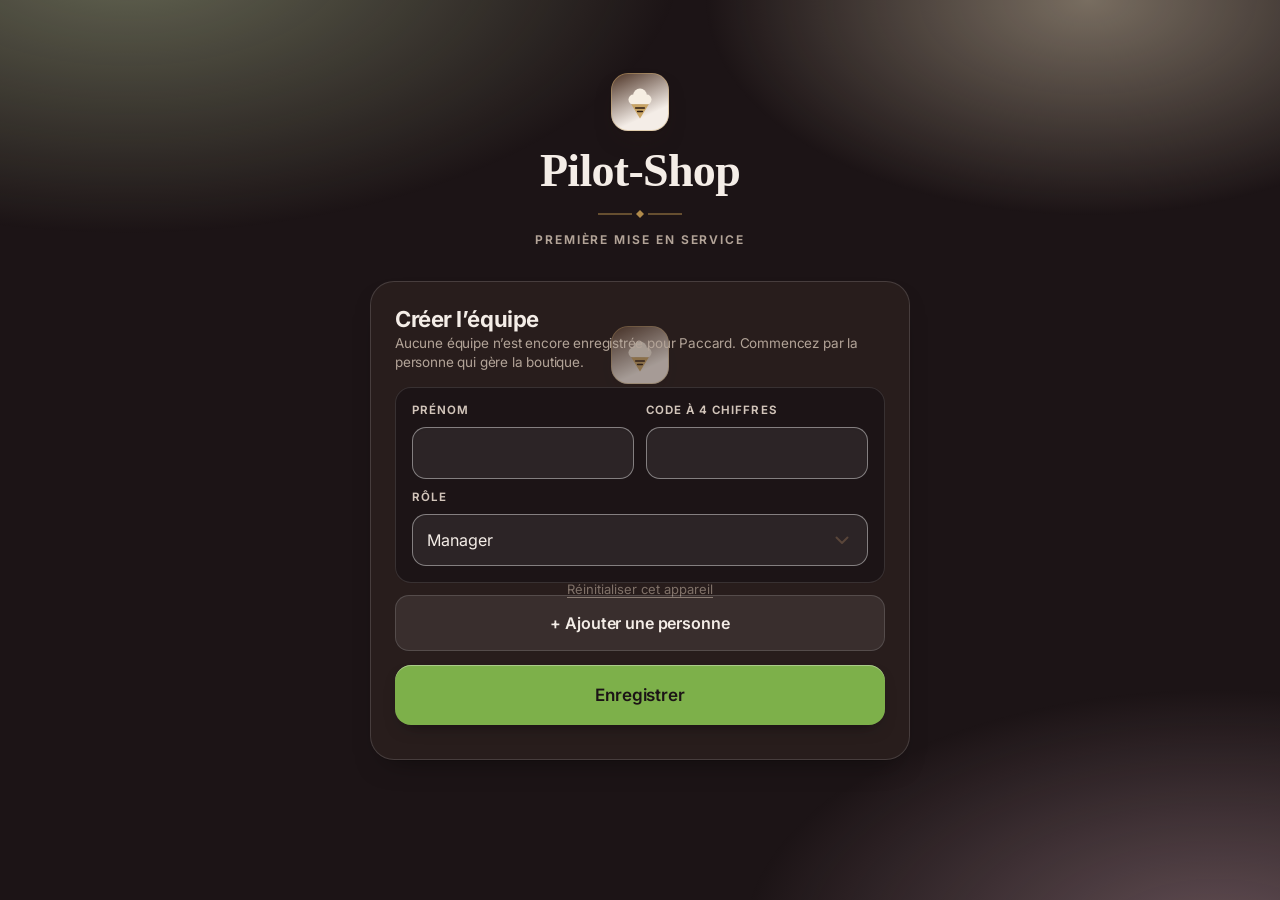
==== commit 0a2e4c97: "Toute l'appli en verre fumé (style de la vidéo) : fond flouté, palette sombre, barres et feuilles en" ====
--- a/index.html
+++ b/index.html
@@ -6,10 +6,10 @@
      (accessibilité). Le double appui reste neutre (touch-action, style.css), et
      chaque champ fait au moins 16 px : en dessous, iOS zoome à la saisie. -->
 <meta name="viewport" content="width=device-width, initial-scale=1, viewport-fit=cover, interactive-widget=resizes-content">
-<title>Pilot-Shop</title>
+<title>Pilot-Shop · Paccard</title>
 
 <meta name="description" content="Registres et pilotage du point de vente">
-<meta name="theme-color" content="#0F2027">
+<meta name="theme-color" content="#1c1416">
 <meta name="color-scheme" content="light">
 <meta name="format-detection" content="telephone=no">
 
@@ -23,9 +23,7 @@
 
 <link rel="stylesheet" href="style.css">
 <link rel="stylesheet" href="premium.css">
-<!-- Sans defer : décide avant le premier affichage si l'on montre la page
-     d'accueil publique (appareil neuf) ou directement les prénoms. -->
-<script src="vitrine.js"></script>
+<link rel="stylesheet" href="fume.css">
 </head>
 
 <body>
@@ -34,164 +32,6 @@
 <div id="offline" role="status" aria-live="polite">
   <span class="msg">Hors ligne, vos saisies sont gardées et partiront toutes seules</span>
   <span class="sync" id="offline-n"></span>
-</div>
-
-
-<!-- ===================== ACCUEIL PUBLIC ===================== -->
-<!-- Visible seulement sur un appareil neuf (vitrine.js). Un appareil déjà
-     utilisé en boutique arrive directement sur les prénoms. Les images sont
-     en loading="lazy" : tant que la vitrine est masquée, les navigateurs
-     récents ne les téléchargent pas. -->
-<div id="vitrine">
-
-  <nav class="vt-nav" aria-label="Présentation">
-    <div class="vt-nav-in">
-      <span class="vt-marque"><i class="vt-logo" aria-hidden="true"></i>Pilot-Shop</span>
-      <div class="vt-liens">
-        <button type="button" data-aller="vt-fonctions">Fonctions</button>
-        <button type="button" data-aller="vt-etapes">Démarrer</button>
-        <button type="button" data-aller="vt-faq">Questions</button>
-      </div>
-      <button type="button" class="vt-pilule petite" data-vitrine="connexion">Se connecter</button>
-    </div>
-  </nav>
-
-  <header class="vt-hero">
-    <p class="vt-surtitre">Pensé pour les glaciers franchisés</p>
-    <h1>Toute la boutique.<br>Dans une tablette.</h1>
-    <p class="vt-chapo">Traçabilité, frigos, nettoyage, réassort et écarts de stock. L’équipe coche
-      et scanne, le responsable voit tout en direct. Même sans réseau.</p>
-    <div class="vt-cta">
-      <button type="button" class="vt-pilule" data-vitrine="essai">Essayer gratuitement 2 mois</button>
-      <button type="button" class="vt-lien" data-vitrine="connexion">J’ai déjà un compte ›</button>
-    </div>
-    <p class="vt-rassure">Mise en place offerte · Sans carte bancaire · Sans engagement</p>
-
-    <figure class="vt-photo vt-photo-hero">
-      <img src="vitrine/hero-comptoir.webp" width="2048" height="1152" loading="lazy"
-           alt="Tablette posée sur le comptoir d’une boutique, écran « Ma journée » : procédure d’ouverture à cocher, alerte frigos du matin">
-    </figure>
-  </header>
-
-  <section class="vt-bandeau">
-    <p>Fini les classeurs, les dates au feutre et les écarts qu’on n’explique pas.</p>
-  </section>
-
-  <section class="vt-fonction" id="vt-fonctions">
-    <div class="vt-texte">
-      <p class="vt-surtitre">Traçabilité</p>
-      <h2>Scannez.<br>C’est tracé.</h2>
-      <p>Photographiez l’étiquette du bac : le numéro de lot est lu et rangé tout seul.
-        Ce qui part en vitrine, ce qui attend à l’armoire, ce qui est périmé : tout est daté,
-        et le registre est prêt pour le contrôle.</p>
-    </div>
-    <figure class="vt-photo"><img src="vitrine/tracabilite-comptoir.webp" width="2048" height="1152" loading="lazy"
-      alt="Écran Traçabilité en boutique : scanner une étiquette, produits à l’armoire et dernières ouvertures"></figure>
-  </section>
-
-  <section class="vt-fonction">
-    <div class="vt-texte">
-      <p class="vt-surtitre">Tour de contrôle</p>
-      <h2>Vous n’êtes pas&nbsp;là.<br>Vous savez tout.</h2>
-      <p>Écart de caisse, ruptures, produits périmés, frigos pas relevés, nettoyage en retard :
-        le responsable voit l’essentiel en un coup d’œil, sur sa tablette ou son téléphone.</p>
-    </div>
-    <figure class="vt-photo"><img src="vitrine/controle-comptoir.webp" width="2048" height="1152" loading="lazy"
-      alt="Tour de contrôle sur téléphone : écart de caisse, ruptures, périmés et alertes"></figure>
-  </section>
-
-  <section class="vt-fonction">
-    <div class="vt-texte">
-      <p class="vt-surtitre">Allergènes</p>
-      <h2>La bonne réponse,<br>au comptoir.</h2>
-      <p>Un client demande ce que contient un parfum&nbsp;? La fiche s’ouvre en quelques secondes,
-        tirée du document officiel de l’enseigne, qui reste la référence. Même hors ligne.</p>
-    </div>
-    <figure class="vt-photo"><img src="vitrine/allergenes-comptoir.webp" width="2048" height="1152" loading="lazy"
-      alt="Recherche d’allergènes et fiche d’un parfum : contient, gluten, vegan, à savoir"></figure>
-  </section>
-
-  <section class="vt-grille-zone">
-    <h2>Et tout le reste du quotidien.</h2>
-    <div class="vt-grille">
-      <div class="vt-tuile"><b>Frigos</b><p>Relevés de température guidés matin et soir, avec alerte quand ils manquent.</p></div>
-      <div class="vt-tuile"><b>Nettoyage</b><p>Les tâches du jour à cocher, à leur rythme : quotidien, hebdomadaire ou mensuel.</p></div>
-      <div class="vt-tuile"><b>Réassort et inventaire</b><p>Stock froid et sec, comptage simple, et un résumé avant de valider.</p></div>
-      <div class="vt-tuile"><b>Écarts de stock</b><p>L’export de caisse comparé au stock, période par période, avec les réceptions et les pertes.</p></div>
-      <div class="vt-tuile sombre"><b>Hors ligne</b><p>Pas de réseau en chambre froide&nbsp;? Les saisies sont gardées et partent toutes seules au retour du Wi-Fi.</p></div>
-      <div class="vt-tuile"><b>Chacun son code</b><p>Chaque équipier se connecte avec son prénom et un code à quatre chiffres. On sait qui a fait quoi.</p></div>
-    </div>
-  </section>
-
-  <section class="vt-etapes" id="vt-etapes">
-    <h2>Prête en une matinée.</h2>
-    <ol>
-      <li><span>1</span><b>Vous demandez l’essai</b><p>Deux minutes avec le formulaire ci-dessous.</p></li>
-      <li><span>2</span><b>Je l’installe avec vous</b><p>Sur votre tablette, avec votre équipe et vos frigos.</p></li>
-      <li><span>3</span><b>Vous l’utilisez 2 mois</b><p>Gratuitement. Ensuite, vous décidez de continuer ou non.</p></li>
-    </ol>
-  </section>
-
-  <section class="vt-offre" id="vt-essai">
-    <div class="vt-offre-texte">
-      <p class="vt-surtitre">Essai gratuit</p>
-      <h2>2 mois offerts.</h2>
-      <ul>
-        <li>Mise en place et formation de l’équipe offertes</li>
-        <li>Sans carte bancaire</li>
-        <li>Sans engagement : rien n’est prélevé à la fin</li>
-      </ul>
-    </div>
-    <form id="vt-form" class="vt-form" novalidate>
-      <div class="vt-ligne">
-        <div class="champ"><label class="f" for="vt-nom">Votre nom</label>
-          <input type="text" id="vt-nom" autocomplete="name"></div>
-        <div class="champ"><label class="f" for="vt-boutique">Boutique</label>
-          <input type="text" id="vt-boutique" autocomplete="organization"></div>
-      </div>
-      <div class="champ"><label class="f" for="vt-ville">Ville</label>
-        <input type="text" id="vt-ville" autocomplete="address-level2"></div>
-      <div class="vt-ligne">
-        <div class="champ"><label class="f" for="vt-courriel">E-mail</label>
-          <input type="email" id="vt-courriel" autocomplete="email" autocapitalize="none" spellcheck="false"></div>
-        <div class="champ"><label class="f" for="vt-tel">Téléphone</label>
-          <input type="tel" id="vt-tel" autocomplete="tel"></div>
-      </div>
-      <div class="champ"><label class="f" for="vt-msg">Message (facultatif)</label>
-        <textarea id="vt-msg" rows="3"></textarea></div>
-      <button type="submit" class="vt-pilule large">Demander mon essai</button>
-      <p class="vt-note" id="vt-etat" role="status" aria-live="polite"></p>
-      <p class="vt-note">Le bouton ouvre votre messagerie avec la demande déjà rédigée. Vous pouvez aussi
-        écrire à <a id="vt-mail" href="#">l’adresse de contact</a>. Vos coordonnées servent uniquement à répondre.</p>
-    </form>
-  </section>
-
-  <section class="vt-faq" id="vt-faq">
-    <h2>Questions fréquentes</h2>
-    <details><summary>Faut-il une connexion Internet&nbsp;?</summary>
-      <p>Non. L’application s’ouvre et enregistre sans réseau, y compris en chambre froide. Les saisies partent toutes seules dès que le Wi-Fi revient.</p></details>
-    <details><summary>Sur quel appareil&nbsp;?</summary>
-      <p>Tablette, téléphone ou ordinateur, dans le navigateur. Elle s’ajoute à l’écran d’accueil comme une application, sans passer par un magasin d’applis.</p></details>
-    <details><summary>Qui voit nos données&nbsp;?</summary>
-      <p>Chaque boutique a son propre compte et ne voit que ses données. L’équipe se connecte avec son prénom et son code ; le compte de la boutique reste chez le responsable.</p></details>
-    <details><summary>Que se passe-t-il après les 2&nbsp;mois&nbsp;?</summary>
-      <p>Vous choisissez de continuer ou non. Aucune carte bancaire n’est demandée pour l’essai, donc rien n’est prélevé automatiquement.</p></details>
-    <details><summary>Est-ce un outil officiel Amorino&nbsp;?</summary>
-      <p>Non. Pilot-Shop est un outil indépendant, pensé pour le quotidien des boutiques franchisées. Les documents officiels de l’enseigne restent la référence.</p></details>
-  </section>
-
-  <section class="vt-final">
-    <h2>Essayez-la dans votre boutique.</h2>
-    <div class="vt-cta">
-      <button type="button" class="vt-pilule" data-vitrine="essai">Essayer gratuitement 2 mois</button>
-      <button type="button" class="vt-lien" data-vitrine="connexion">Se connecter ›</button>
-    </div>
-  </section>
-
-  <footer class="vt-pied">
-    <span>Pilot-Shop · outil indépendant, non affilié à Amorino.</span>
-    <button type="button" class="vt-lien" data-vitrine="connexion">Se connecter</button>
-  </footer>
 </div>
 
 
@@ -335,8 +175,9 @@
 <script src="guide.js" defer></script>
 <script src="franchise.js" defer></script>
 <script src="allergenes.js" defer></script>
-<script src="commande.js" defer></script>
 <script src="preaudit.js" defer></script>
+<script src="taches.js" defer></script>
+<script src="tableau.js" defer></script>
 
 </body>
 </html>
--- a/style.css
+++ b/style.css
@@ -317,6 +317,13 @@
 /* --- 12. Frigo virtuel (FIFO) ------------------------------------------- */
 .fifo{display:flex;align-items:center;gap:13px;padding:14px 16px;border-radius:var(--r-carte);border-left:5px solid;transition:var(--tr)}
 .fifo + .fifo{margin-top:10px}
+/* Produits ouverts : glaces et macarons / produits complémentaires côte à côte
+   sur l'iPad, l'un sous l'autre sur un téléphone. */
+.fifo-cols{display:grid;grid-template-columns:repeat(2,minmax(0,1fr));gap:20px;align-items:start;margin-top:16px}
+@media(max-width:760px){.fifo-cols{grid-template-columns:1fr}}
+.fifo-col > .entete:first-child{margin-top:0;padding-bottom:8px;border-bottom:2px solid var(--sable)}
+.fifo-col > .entete:first-child h2{flex:1;margin:0;font-size:17px;font-weight:700}
+.fifo-col > .cs{font-size:13.5px;color:var(--brume);margin:12px 0 0}
 .fifo .fn{flex:1;min-width:0}
 .fifo .fn b{font-size:15.5px;font-weight:650;display:block}
 .fifo .fd{font-size:12.5px;color:var(--brume);margin-top:2px}
@@ -537,9 +544,9 @@
 @media(prefers-reduced-motion:reduce){#vs-prendre,#vs-flash{transition:none}}
 
 /* Lien discret de remise à zéro, sur l'écran de connexion */
-#lg-reset,#lg-boutique,#langue-connexion{display:block;width:100%;margin-top:20px;padding:12px;
+#lg-reset,#lg-boutique{display:block;width:100%;margin-top:20px;padding:12px;
   background:none;border:0;color:var(--brume);font-size:13px;text-decoration:underline}
-#lg-reset:active,#lg-boutique:active,#langue-connexion:active{color:var(--corail-d)}
+#lg-reset:active,#lg-boutique:active{color:var(--corail-d)}
 
 /* --- Saisie de température : pas à pas, sur une seule ligne ------------- */
 .tmoment{display:flex;align-items:center;gap:8px;padding:10px 0}
@@ -573,6 +580,9 @@
 .tseg button small{font-size:11.5px;font-weight:500;opacity:.9}
 .tseg button.on{background:var(--blanc);color:var(--encre);
   border-color:var(--encre);box-shadow:var(--ombre)}
+/* Jusqu’à quatre onglets (Stock réel) : ils se partagent la largeur et passent à la ligne. */
+.tseg button{min-width:0;padding-left:4px;padding-right:4px;text-align:center}
+.tseg button .tsl,.tseg button small{overflow-wrap:anywhere}
 .tseg button.on svg.ic{stroke-width:2}
 
 /* Ligne d'enceinte : l'état se lit au contour, sans avoir à chercher */
@@ -1324,6 +1334,10 @@
 #printview th,#printview td{border:.5pt solid #666;padding:3px 5px;text-align:left}
 #printview th{background:#EEE;font-weight:700}
 #printview tr{page-break-inside:avoid}
+#printview thead{display:table-header-group}
+#printview th{-webkit-print-color-adjust:exact;print-color-adjust:exact}
+#printview .pv-histo td{overflow-wrap:anywhere}
+#printview .pv-histo td:first-child{width:34%}
 #printview .sign{margin-top:26px;font-size:10.5px}
 
 /* --- 22. Large écran ---------------------------------------------------- */
@@ -1335,3 +1349,64 @@
 @media(prefers-color-scheme:dark){
   :root{color-scheme:light}
 }
+
+/* « ? » d'une ligne du sec : ouvre la fiche produit (photo de l'étiquette). */
+.info-p{display:inline-flex;align-items:center;justify-content:center;width:26px;height:26px;
+  margin-left:6px;padding:0;border-radius:50%;border:1.5px solid currentColor;background:transparent;
+  font-family:inherit;font-size:13px;font-weight:700;line-height:1;color:inherit;
+  flex:none;align-self:center;cursor:pointer}
+.info-p:focus-visible{outline:2px solid currentColor;outline-offset:2px}
+
+/* Catalogues (Réglages) : prix et minimum saisis en ligne. */
+#ct-rech,#st-rech{width:100%;margin:0 0 6px}
+.cat-groupe{margin-top:16px}
+.cat-tete{display:flex;align-items:center;gap:8px;padding:0 17px 8px 4px}
+.cat-tete h3{flex:1;margin:0}
+.cat-liste{display:flex;flex-direction:column}
+.cat-sous{margin-top:10px;padding-top:4px;border-top:1px solid var(--line)}
+.cat-ligne{display:flex;align-items:center;gap:8px;padding:6px 0;border-top:1px solid var(--line)}
+.cat-liste>.cat-ligne:first-child{border-top:0}
+.cat-nom{flex:1;min-width:0;display:flex;align-items:center;gap:10px;overflow-wrap:anywhere}
+.cat-nom small{display:block}
+.cat-nom input[type=checkbox]{flex:0 0 auto;width:20px;height:20px}
+.cat-metro{display:inline-flex;align-items:center;gap:8px;margin-top:6px;cursor:pointer}
+.cat-metro input[type=checkbox]{width:18px;height:18px;margin:0}
+.cat-ligne input[type=text]{flex:0 0 88px;width:88px;min-height:40px;padding:6px 8px;text-align:center}
+.cat-ligne.off .cat-nom span{opacity:.5;text-decoration:line-through}
+.cat-col{flex:0 0 88px;width:88px;text-align:center;font-size:11.5px;font-weight:600;color:var(--ardoise)}
+.cat-entetes{padding:2px 0;border-top:0}
+.cat-entetes .cat-nom{font-size:11.5px;font-weight:600;color:var(--ardoise)}
+.cat-barre{position:sticky;bottom:calc(var(--barre-h) + 10px);z-index:20;display:flex;align-items:center;gap:8px;
+  margin-top:16px;padding:10px 12px;border-radius:14px;background:var(--blanc);border:1px solid var(--line-fort);box-shadow:var(--ombre)}
+.cat-barre[hidden]{display:none}
+.cat-barre span{flex:1;min-width:0;font-weight:600}
+@media(max-width:400px){.cat-ligne input[type=text],.cat-col{flex-basis:72px;width:72px}}
+
+/* Tour de contrôle : conformité audit et tâches de la semaine (preaudit.js). */
+.conf-grille{margin-top:14px}
+.conf-grille:empty{display:none}
+.conf-lignes,.conf-taches{display:flex;flex-direction:column;gap:8px;margin-top:12px}
+.conf-l{display:flex;align-items:center;gap:10px;width:100%;text-align:left;font:inherit;color:var(--encre);
+  background:rgba(15,32,39,.03);border:1px solid rgba(15,32,39,.06);border-left:4px solid var(--brume-2);
+  border-radius:10px;padding:9px 11px;cursor:pointer;min-height:auto}
+.conf-l.ok{border-left-color:var(--menthe-d)} .conf-l.warn{border-left-color:var(--ambre-d)} .conf-l.bad{border-left-color:var(--corail-d)}
+.conf-p{width:12px;height:12px;border-radius:50%;flex:0 0 auto;background:var(--brume-2)}
+.conf-l.ok .conf-p{background:var(--menthe-d)} .conf-l.warn .conf-p{background:var(--ambre-d)} .conf-l.bad .conf-p{background:var(--corail-d)}
+.conf-t{flex:1;min-width:0;display:flex;flex-direction:column;gap:2px}
+.conf-e{font-size:12px;font-weight:650;color:var(--brume);white-space:nowrap}
+.conf-l.ok .conf-e{color:var(--menthe-d)} .conf-l.warn .conf-e{color:var(--ambre-d)} .conf-l.bad .conf-e{color:var(--corail-d)}
+.sem7{display:grid;grid-template-columns:repeat(7,minmax(0,1fr));gap:6px;margin-top:12px}
+.sem-j{display:flex;flex-direction:column;align-items:center;gap:2px;padding:7px 0;border-radius:9px;border:2px solid transparent;
+  font:inherit;cursor:pointer;min-height:auto;background:rgba(15,32,39,.06);color:var(--brume)}
+.sem-j:disabled{cursor:default;opacity:.6}
+.sem-j.ok{background:var(--menthe-l);color:var(--menthe-d)}
+.sem-j.warn{background:var(--ambre-l);color:var(--ambre-d)}
+.sem-j.bad{background:var(--corail-l);color:var(--corail-d)}
+.sem-j.auj{border-color:currentColor}
+.sem-l{font-size:11px;font-weight:600;opacity:.8}
+.sem-v{font-size:13px;font-weight:700;font-variant-numeric:tabular-nums}
+.conf-tache{display:flex;align-items:flex-start;gap:10px}
+.conf-coche{width:20px;height:20px;border-radius:6px;flex:0 0 auto;border:2px solid var(--brume-2);
+  display:flex;align-items:center;justify-content:center;font-size:12px;font-weight:800;color:#fff}
+.conf-tache.fait .conf-coche{background:var(--menthe-d);border-color:var(--menthe-d)}
+.conf-tache.fait b{color:var(--brume);text-decoration:line-through}
--- a/premium.css
+++ b/premium.css
@@ -1168,6 +1168,43 @@
 }
 
 
+/* Calendrier de navigation (ouvrirCalendrier, app.js). La date de navJour est
+   un bouton : il ne prend pas la taille carrée des flèches. */
+.navjour button.nj-c{
+  width:auto;height:auto;min-height:52px;flex:1;min-width:0;padding:4px 6px;
+  background:transparent;border:0;box-shadow:none;color:inherit;font:inherit;cursor:pointer;
+}
+.navjour button.nj-c:active,.navjour button.nj-c:hover{background:var(--creme-2)}
+.nj-c span .ic{vertical-align:-2px;margin-left:2px}
+.cal-nav{margin-top:4px}
+.cal-g{display:grid;grid-template-columns:repeat(7,1fr);gap:6px}
+.cal-t{text-align:center;font-size:12px;font-weight:600;color:var(--noisette);padding-bottom:2px}
+.cal-j{
+  position:relative;aspect-ratio:1;min-height:40px;border-radius:12px;
+  border:1px solid var(--filet);background:var(--porcelaine);color:var(--chocolat);
+  font:inherit;font-size:15px;font-weight:600;cursor:pointer;
+}
+.cal-j.auj{border-color:var(--chocolat)}
+.cal-j.sel{box-shadow:inset 0 0 0 2px var(--chocolat)}
+/* L'état ne repose pas sur la seule couleur : fond, pastille et libellé
+   (aria-label, légende) le portent ensemble. */
+.cal-j.ok{background:var(--pistache-l);border-color:var(--pistache-c);color:var(--pistache-d)}
+.cal-j.partiel{background:var(--caramel-l);border-color:var(--caramel-c);color:var(--caramel-d)}
+.cal-j.manque{background:var(--framboise-l);border-color:var(--framboise-c);color:var(--framboise-d)}
+.cal-j.ferme{background:var(--creme-3);color:var(--noisette);text-decoration:line-through}
+.cal-j.ok::after,.cal-j.partiel::after,.cal-j.manque::after{
+  content:'';position:absolute;left:50%;bottom:5px;width:5px;height:5px;margin-left:-2.5px;border-radius:50%;
+}
+.cal-j.ok::after{background:var(--pistache)}
+.cal-j.partiel::after{background:var(--caramel)}
+.cal-j.manque::after{background:var(--framboise)}
+.cal-leg{display:flex;flex-wrap:wrap;gap:6px 14px;margin-top:12px;font-size:12.5px;color:var(--cacao)}
+.cal-leg i{display:inline-block;width:10px;height:10px;border-radius:3px;margin-right:5px;vertical-align:-1px}
+.cal-leg i.ok{background:var(--pistache)}
+.cal-leg i.partiel{background:var(--caramel)}
+.cal-leg i.manque{background:var(--framboise)}
+.cal-leg i.ferme{background:var(--creme-3)}
+
 /* =============================================================================
    18. NOTES
    • Pas de thème sombre : index.html déclare color-scheme:light, style.css le
@@ -1209,164 +1246,173 @@
 button.fr-ligne:focus-visible{outline:2px solid var(--cacao);outline-offset:-2px}
 .fr-va{flex:0 0 auto;font-weight:800;color:var(--brume);margin-left:-2px}
 
-/* --- Accueil public (vitrine.js) ------------------------------------------
-   Montré seulement sur un appareil neuf : la classe « vitrine » est posée sur
-   <html> avant le premier affichage, et retirée par « Se connecter ». Au-dessus
-   de l'écran des prénoms (250), sous la feuille et le rattachement (900).
-   Mise en page de page produit (grands titres, beaucoup d'air, sections
-   alternées, boutons en pilule), mais à l'habillage de l'appli : crème,
-   chocolat, titres en serif, filet or. Du site à l'écran des prénoms, on
-   reste dans la même maison. */
-#vitrine{display:none}
-html.vitrine #login,html.vitrine #offline{visibility:hidden}
-html.vitrine #vitrine{
-  --vt-texte:var(--chocolat); --vt-gris:var(--cacao); --vt-fond2:var(--creme-2);
-  --vt-bleu:var(--chocolat); --vt-bleu-d:#4A3022; --vt-filet:var(--filet);
-  --vt-or:#765822;   /* or lisible en texte : 5,4:1 même sur crème-2 */
-  display:block;position:fixed;inset:0;z-index:252;overflow-y:auto;overflow-x:hidden;
-  background:var(--creme);color:var(--vt-texte);font-family:var(--sans);
-  -webkit-font-smoothing:antialiased;scroll-behavior:smooth;
-}
-#vitrine h1,#vitrine h2,#vitrine b{font-family:inherit;color:var(--vt-texte)}
-/* Titres en serif, comme « Pilot-Shop » et les titres de page de l'appli. */
-#vitrine h1,#vitrine h2,#vitrine .vt-bandeau p{font-family:var(--serif);font-weight:600}
-#vitrine p{margin:0}
-#vitrine figure{margin:0}
-#vitrine img{display:block;max-width:100%;height:auto}
-
-/* Barre du haut, translucide */
-#vitrine .vt-nav{position:sticky;top:0;z-index:2;background:rgba(248,243,234,.82);
-  backdrop-filter:saturate(1.8) blur(20px);-webkit-backdrop-filter:saturate(1.8) blur(20px);
-  border-bottom:1px solid var(--filet);padding-top:var(--safe-t)}
-#vitrine .vt-nav-in{max-width:1024px;margin:0 auto;height:52px;padding:0 16px;
-  display:flex;align-items:center;gap:16px}
-#vitrine .vt-marque{display:flex;align-items:center;gap:9px;font-family:var(--serif);font-weight:600;font-size:20px;letter-spacing:-.01em}
-#vitrine .vt-logo{width:28px;height:28px;border-radius:8px;display:block;
-  box-shadow:inset 0 0 0 1px rgba(201,164,100,.45);
-  background:url("data:image/svg+xml,%3Csvg xmlns='http://www.w3.org/2000/svg' viewBox='0 0 40 40'%3E%3Cg fill='%23F6EEE2'%3E%3Ccircle cx='20' cy='12.5' r='7.5'/%3E%3Ccircle cx='12.8' cy='17.2' r='5.6'/%3E%3Ccircle cx='27.2' cy='17.2' r='5.6'/%3E%3Crect x='8.6' y='16.6' width='22.8' height='5.6' rx='2.8'/%3E%3C/g%3E%3Cpath d='M10.2 22.6h19.6L20 38.4z' fill='%23C9A464'/%3E%3C/svg%3E") center 55%/19px 19px no-repeat,linear-gradient(155deg,#4A3022,var(--chocolat) 70%)}
-#vitrine .vt-liens{display:flex;gap:4px;margin-left:auto}
-#vitrine .vt-liens button{background:none;border:0;padding:8px 10px;font-size:14px;color:var(--cacao);cursor:pointer}
-#vitrine .vt-liens button:hover{color:var(--chocolat)}
-
-/* Boutons */
-#vitrine .vt-pilule{display:inline-flex;align-items:center;justify-content:center;min-height:48px;
-  padding:0 24px;border:0;border-radius:980px;background:var(--vt-bleu);color:#fff;
-  font-size:17px;font-weight:500;cursor:pointer;transition:background-color .2s}
-#vitrine .vt-pilule:hover{background:var(--vt-bleu-d)}
-#vitrine .vt-pilule.petite{min-height:32px;padding:0 14px;font-size:13px}
-#vitrine .vt-pilule.large{width:100%;margin-top:20px}
-#vitrine .vt-lien{background:none;border:0;padding:8px 4px;color:var(--vt-or);font-weight:600;font-size:17px;cursor:pointer}
-#vitrine .vt-lien:hover{text-decoration:underline}
-#vitrine .vt-cta{display:flex;flex-wrap:wrap;align-items:center;justify-content:center;gap:12px 24px}
-#vitrine .vt-surtitre{font-size:12px;font-weight:650;letter-spacing:.16em;text-transform:uppercase;color:var(--vt-or);margin-bottom:14px}
-
-/* Ouverture */
-#vitrine .vt-hero{text-align:center;padding:72px 16px 0;position:relative}
-/* Mêmes halos que l'écran des prénoms et le rattachement. */
-#vitrine .vt-hero::before{content:'';position:absolute;inset:0 0 30% 0;pointer-events:none;
-  background:
-    radial-gradient(70vw 50vh at 10% -5%, rgba(201,216,168,.42), transparent 62%),
-    radial-gradient(50vw 40vh at 85% 0%,  rgba(234,219,188,.45), transparent 60%)}
-#vitrine .vt-hero > *{position:relative;max-width:1024px;margin-left:auto;margin-right:auto}
-#vitrine .vt-hero h1::after{content:'';display:block;width:84px;height:10px;margin:22px auto 0;
-  background:url("data:image/svg+xml,%3Csvg xmlns='http://www.w3.org/2000/svg' viewBox='0 0 84 10'%3E%3Cpath d='M0 5h34M50 5h34' stroke='%23B08A4A' stroke-width='1'/%3E%3Cpath d='M42 1l4 4-4 4-4-4z' fill='%23B08A4A'/%3E%3C/svg%3E") center/contain no-repeat}
-#vitrine .vt-hero h1{font-size:clamp(40px,7.4vw,78px);line-height:1.05;letter-spacing:-.02em}
-#vitrine .vt-chapo{font-size:clamp(19px,2.4vw,23px);line-height:1.45;color:var(--vt-gris);
-  max-width:680px;margin:22px auto 28px}
-#vitrine .vt-rassure{font-size:14px;color:var(--vt-gris);margin-top:16px}
-/* Photos en situation (comptoir, lumière chaude, fond de boutique flou). */
-#vitrine .vt-photo img{width:100%;border-radius:clamp(14px,2.4vw,28px);
-  box-shadow:0 30px 80px -34px rgba(42,26,18,.55)}
-#vitrine .vt-photo-hero{max-width:1100px;margin:56px auto 0;padding-bottom:24px}
-
-/* Bandeau sombre */
-#vitrine .vt-bandeau{background:linear-gradient(155deg,#4A3022,var(--chocolat) 70%);margin-top:80px;padding:96px 16px;text-align:center}
-#vitrine .vt-bandeau p{color:#F6EEE2;font-size:clamp(28px,4.6vw,46px);line-height:1.15;letter-spacing:-.015em;
-  max-width:860px;margin:0 auto}
-
-/* Fonctions, en alternance */
-#vitrine .vt-fonction{max-width:1100px;margin:0 auto;padding:96px 16px;display:grid;gap:40px}
-#vitrine .vt-fonction + .vt-fonction{border-top:1px solid var(--vt-filet)}
-#vitrine .vt-fonction h2,#vitrine .vt-grille-zone h2,#vitrine .vt-etapes h2,#vitrine .vt-offre h2,
-#vitrine .vt-faq h2,#vitrine .vt-final h2{font-size:clamp(34px,5.2vw,54px);line-height:1.08;letter-spacing:-.02em}
-#vitrine .vt-texte p:last-child{font-size:clamp(17px,1.9vw,21px);line-height:1.45;color:var(--vt-gris);margin-top:18px;max-width:460px}
-@media (min-width:820px){
-  /* Titre à gauche, texte à droite, puis la photo en grand dessous. */
-  #vitrine .vt-texte{display:grid;grid-template-columns:1fr 1fr;column-gap:64px;align-items:end}
-  #vitrine .vt-texte .vt-surtitre{grid-column:1 / -1}
-  #vitrine .vt-texte p:last-child{margin-top:0}
-}
-
-/* Grille de tuiles */
-#vitrine .vt-grille-zone{background:var(--vt-fond2);padding:96px 16px}
-#vitrine .vt-grille-zone h2{text-align:center;max-width:1024px;margin:0 auto 48px}
-#vitrine .vt-grille{max-width:1024px;margin:0 auto;display:grid;gap:16px;grid-template-columns:1fr}
-#vitrine .vt-tuile{background:var(--porcelaine);border:1px solid var(--filet);border-radius:24px;padding:32px 28px}
-#vitrine .vt-tuile b{display:block;font-family:var(--serif);font-size:25px;font-weight:600;letter-spacing:-.01em}
-#vitrine .vt-tuile p{font-size:17px;line-height:1.45;color:var(--vt-gris);margin-top:10px}
-#vitrine .vt-tuile.sombre{background:linear-gradient(155deg,#4A3022,var(--chocolat) 70%);border-color:transparent}
-#vitrine .vt-tuile.sombre b{color:#F6EEE2}
-#vitrine .vt-tuile.sombre p{color:#D9C9B4}
-@media (min-width:640px){ #vitrine .vt-grille{grid-template-columns:1fr 1fr} }
-@media (min-width:960px){ #vitrine .vt-grille{grid-template-columns:repeat(3,1fr)} }
-
-/* Étapes */
-#vitrine .vt-etapes{max-width:1024px;margin:0 auto;padding:96px 16px;text-align:center}
-#vitrine .vt-etapes ol{list-style:none;padding:0;margin:48px 0 0;display:grid;gap:32px}
-#vitrine .vt-etapes li span{display:inline-grid;place-items:center;width:44px;height:44px;border-radius:50%;
-  background:var(--porcelaine);border:1px solid var(--or);color:var(--vt-or);font-family:var(--serif);font-weight:600;font-size:20px;margin-bottom:14px}
-#vitrine .vt-etapes li b{display:block;font-size:21px;font-weight:650}
-#vitrine .vt-etapes li p{color:var(--vt-gris);font-size:17px;margin-top:6px}
-@media (min-width:720px){ #vitrine .vt-etapes ol{grid-template-columns:repeat(3,1fr)} }
-
-/* Offre et formulaire */
-#vitrine .vt-offre{background:var(--vt-fond2);padding:96px 16px;display:grid;gap:40px;
-}
-#vitrine .vt-offre > *{max-width:520px;width:100%;margin:0 auto}
-#vitrine .vt-offre ul{list-style:none;padding:0;margin:24px 0 0}
-#vitrine .vt-offre li{font-size:19px;padding:12px 0 12px 32px;border-bottom:1px solid var(--vt-filet);position:relative}
-#vitrine .vt-offre li::before{content:'✓';position:absolute;left:4px;color:var(--pistache);font-weight:700}
-@media (min-width:900px){
-  #vitrine .vt-offre{grid-template-columns:1fr 1fr;max-width:none;padding-left:max(16px,calc(50% - 512px));padding-right:max(16px,calc(50% - 512px))}
-  #vitrine .vt-offre > *{margin:0}
-}
-#vitrine .vt-form{background:var(--porcelaine);border:1px solid var(--filet);border-radius:24px;padding:28px 24px}
-#vitrine .vt-form .champ{margin-top:14px}
-#vitrine .vt-form .champ:first-child{margin-top:0}
-#vitrine .vt-form .vt-ligne{display:grid;gap:14px;margin-top:14px}
-#vitrine .vt-form .vt-ligne:first-child{margin-top:0}
-#vitrine .vt-form .vt-ligne .champ{margin-top:0}
-@media (min-width:520px){ #vitrine .vt-form .vt-ligne{grid-template-columns:1fr 1fr} }
-#vitrine .vt-form label.f{color:var(--vt-gris);text-transform:none;letter-spacing:0;font-size:14px;font-weight:500}
-#vitrine .vt-form input,#vitrine .vt-form textarea{width:100%;min-height:48px;padding:12px 14px;font-size:17px;
-  background:#fff;border:1px solid var(--contour);border-radius:12px;color:var(--vt-texte);appearance:none;-webkit-appearance:none}
-#vitrine .vt-form input:focus,#vitrine .vt-form textarea:focus{outline:0;border-color:var(--chocolat);box-shadow:0 0 0 4px rgba(176,138,74,.25)}
-#vitrine .vt-note{font-size:13px;line-height:1.45;color:var(--vt-gris);margin-top:12px}
-#vitrine .vt-note:empty{display:none}
-#vitrine .vt-note a{color:var(--vt-or)}
-
-/* Questions */
-#vitrine .vt-faq{max-width:780px;margin:0 auto;padding:96px 16px}
-#vitrine .vt-faq h2{margin-bottom:32px}
-#vitrine .vt-faq details{border-bottom:1px solid var(--vt-filet)}
-#vitrine .vt-faq summary{list-style:none;cursor:pointer;padding:22px 32px 22px 0;font-size:19px;font-weight:600;position:relative;color:var(--chocolat)}
-#vitrine .vt-faq summary::-webkit-details-marker{display:none}
-#vitrine .vt-faq summary::after{content:'+';position:absolute;right:4px;top:50%;transform:translateY(-50%);
-  font-size:26px;font-weight:300;color:var(--vt-or);transition:transform .2s}
-#vitrine .vt-faq details[open] summary::after{transform:translateY(-50%) rotate(45deg)}
-#vitrine .vt-faq details p{font-size:17px;line-height:1.5;color:var(--vt-gris);padding:0 0 22px}
-
-/* Fin de page */
-#vitrine .vt-final{text-align:center;padding:80px 16px 96px;background:var(--vt-fond2)}
-#vitrine .vt-final h2{margin-bottom:28px}
-#vitrine .vt-pied{max-width:1024px;margin:0 auto;padding:20px 16px calc(24px + var(--safe-b));
-  display:flex;flex-wrap:wrap;gap:8px 16px;justify-content:space-between;align-items:center;
-  font-size:12px;color:var(--vt-gris);border-top:1px solid var(--vt-filet)}
-#vitrine .vt-pied .vt-lien{font-size:12px}
-@media (max-width:560px){
-  #vitrine .vt-liens{display:none}
-  #vitrine .vt-nav .vt-pilule{margin-left:auto}
-  #vitrine .vt-fonction,#vitrine .vt-grille-zone,#vitrine .vt-etapes,#vitrine .vt-offre,#vitrine .vt-faq{padding-top:72px;padding-bottom:72px}
-}
-#vitrine section[id]{scroll-margin-top:calc(52px + var(--safe-t))}
-@media (prefers-reduced-motion:reduce){ html.vitrine #vitrine{scroll-behavior:auto} }
+/* =============================================================================
+   19. TABLEAU DE BORD (tableau.js) — en tête de la tour de contrôle
+   Compteurs, puis trois colonnes de cartes ; une seule sous 760 px.
+   ========================================================================== */
+#tdb{margin:14px 0 6px}
+.tdb-kpis{display:grid;grid-template-columns:repeat(5,minmax(0,1fr));gap:10px;margin-bottom:12px}
+.tdb-kpi{display:flex;flex-direction:column;align-items:flex-start;gap:6px;text-align:left;
+  background:var(--porcelaine);border:1px solid var(--filet);border-radius:var(--r-bloc);
+  padding:14px 14px 12px;box-shadow:var(--ombre);cursor:pointer;min-height:92px}
+.tdb-kpi:active{background:var(--creme-2)}
+.tdb-kpi:focus-visible{outline:2px solid var(--cacao);outline-offset:2px}
+.tdb-kv{font-family:var(--serif);font-size:30px;line-height:1;color:var(--chocolat);font-variant-numeric:tabular-nums}
+.tdb-kpi.bad .tdb-kv{color:var(--framboise)}
+.tdb-kpi.warn .tdb-kv{color:var(--caramel-d)}
+.tdb-kl{font-size:var(--t-sur);font-weight:650;letter-spacing:.06em;text-transform:uppercase;color:var(--noisette);line-height:1.35}
+
+.tdb-grille{display:grid;grid-template-columns:repeat(3,minmax(0,1fr));gap:12px;align-items:start}
+.tdb-col{display:flex;flex-direction:column;gap:12px;min-width:0}
+.tdb-col > .card + .card{margin-top:0}
+.tdb-carte{padding:16px}
+.tdb-titre{display:flex;align-items:center;gap:8px;font-family:var(--serif);font-weight:500;font-size:20px;margin:0 0 12px;color:var(--chocolat)}
+.tdb-titre .ic{color:var(--or-d);flex:0 0 auto}
+.tdb-vide{color:var(--noisette);font-size:var(--t-note);margin:4px 0 0}
+.tdb-bas{margin-top:12px}
+.tdb-note{margin-top:8px}
+
+/* Actions prioritaires */
+.tdb-liste{list-style:none;margin:0;padding:0}
+.tdb-tache{display:flex;gap:10px;align-items:flex-start;padding:10px 0;border-top:1px solid var(--filet)}
+.tdb-tache:first-child{border-top:0;padding-top:2px}
+.tdb-coche{flex:0 0 auto;width:22px;height:22px;margin-top:1px;border:1.5px solid var(--contour);border-radius:5px;background:var(--porcelaine);cursor:pointer;padding:0}
+.tdb-coche:active{background:var(--pistache-l)}
+.tdb-coche.off{opacity:.4;cursor:default}
+.tdb-tl{flex:1;min-width:0;text-align:left;background:none;border:0;padding:0;cursor:pointer;color:inherit}
+.tdb-tl b{display:block;font-size:14px;line-height:1.35;color:var(--chocolat)}
+.tdb-pills{display:flex;flex-wrap:wrap;gap:4px;margin-top:6px}
+.tdb-pills .pill{font-size:11px;padding:2px 8px;text-transform:uppercase;letter-spacing:.04em}
+
+/* Prochaine visite */
+.tdb-visite{display:flex;gap:12px;align-items:center}
+.tdb-date{flex:0 0 auto;width:64px;height:64px;border-radius:var(--r-bloc);background:var(--chocolat);color:var(--or-l);
+  display:flex;flex-direction:column;align-items:center;justify-content:center;font-size:12px;text-transform:uppercase;letter-spacing:.06em}
+.tdb-date span{font-family:var(--serif);font-size:28px;line-height:1;color:#FFFCF7;letter-spacing:0}
+.tdb-visite b{font-size:15px}
+.tdb-prep{display:block;width:100%;margin-top:14px;padding:10px 12px;text-align:left;background:var(--porcelaine);
+  border:1px solid var(--filet);border-radius:10px;cursor:pointer;color:inherit}
+.tdb-prep-l{display:flex;justify-content:space-between;font-size:13px;color:var(--cacao)}
+.tdb-barre{display:block;height:6px;border-radius:3px;background:var(--creme-2);margin-top:8px;overflow:hidden}
+.tdb-barre i{display:block;height:100%;background:var(--or);border-radius:3px;transition:width .4s}
+.tdb-barre i.ok{background:var(--pistache)}
+.tdb-barre i.warn{background:var(--caramel)}
+.tdb-barre i.bad{background:var(--framboise)}
+
+/* Accès rapides */
+.tdb-acces-l{display:flex;flex-direction:column;gap:8px}
+.tdb-acces{display:flex;align-items:center;gap:10px;width:100%;min-height:44px;padding:8px 12px;text-align:left;
+  background:var(--porcelaine);border:1px solid var(--filet-fort);border-radius:8px;cursor:pointer;color:var(--chocolat);font-size:14px}
+.tdb-acces:active{background:var(--creme-2)}
+.tdb-acces .ic{color:var(--cacao);flex:0 0 auto}
+
+/* Calendrier */
+.tdb-cal-tete{display:flex;align-items:center;justify-content:space-between;margin-bottom:10px}
+.tdb-cal-tete b{font-size:14px}
+.tdb-nav{width:32px;height:32px;border:1px solid var(--filet-fort);border-radius:8px;background:var(--porcelaine);cursor:pointer;font-size:18px;line-height:1;color:var(--cacao)}
+.tdb-semaine{display:grid;grid-template-columns:repeat(7,1fr);gap:2px;text-align:center}
+.tdb-jour{display:flex;flex-direction:column;gap:3px;padding:6px 0;border-radius:8px;position:relative}
+.tdb-jour span{font-size:11px;color:var(--noisette)}
+.tdb-jour b{font-size:14px;font-variant-numeric:tabular-nums}
+.tdb-jour.auj{background:var(--chocolat)}
+.tdb-jour.auj span{color:var(--or-l)}
+.tdb-jour.auj b{color:var(--or-l)}
+.tdb-jour.ev::after{content:'';position:absolute;bottom:2px;left:50%;width:5px;height:5px;margin-left:-2.5px;border-radius:50%;background:var(--or)}
+.tdb-ev{list-style:none;margin:12px 0 0;padding:0;display:flex;flex-direction:column;gap:4px}
+.tdb-ev-l{display:flex;gap:10px;width:100%;padding:7px 10px;border:0;border-radius:6px;text-align:left;cursor:pointer;font-size:13px;color:var(--chocolat);background:var(--creme-2)}
+.tdb-ev-l.or{background:var(--pistache-l)}
+.tdb-ev-l.ciel{background:var(--myrtille-l)}
+.tdb-ev-l.warn{background:var(--caramel-l)}
+.tdb-ev-l.bad{background:var(--framboise-l)}
+.tdb-ev-d{flex:0 0 52px;color:var(--cacao);font-variant-numeric:tabular-nums}
+.tdb-ev-t{flex:1;min-width:0;white-space:nowrap;overflow:hidden;text-overflow:ellipsis}
+
+/* État des équipements */
+.tdb-equip{list-style:none;margin:0;padding:0}
+.tdb-equip li + li{border-top:1px solid var(--filet)}
+.tdb-equip button{display:flex;align-items:center;gap:10px;width:100%;min-height:42px;padding:6px 0;background:none;border:0;text-align:left;cursor:pointer;color:inherit;font-size:14px}
+.tdb-eq-i{flex:0 0 auto;width:10px;height:10px;border-radius:50%;background:var(--creme-3)}
+.tdb-eq-i.ok{background:var(--pistache)}
+.tdb-eq-i.warn{background:var(--caramel)}
+.tdb-eq-i.bad{background:var(--framboise)}
+.tdb-eq-n{flex:1;min-width:0}
+.tdb-eq-e{font-size:12.5px;font-weight:600;color:var(--noisette);white-space:nowrap}
+.tdb-eq-e.ok{color:var(--pistache-d)}
+.tdb-eq-e.warn{color:var(--caramel-d)}
+.tdb-eq-e.bad{color:var(--framboise-d)}
+
+/* Pertes */
+.tdb-gros{font-family:var(--serif);font-size:32px;line-height:1.1;color:var(--chocolat);font-variant-numeric:tabular-nums}
+.tdb-donut-l{display:flex;align-items:center;gap:14px;margin-top:14px}
+.tdb-donut{flex:0 0 auto;width:92px;height:92px;transform:none}
+.tdb-leg{list-style:none;margin:0;padding:0;font-size:12.5px;display:flex;flex-direction:column;gap:5px;min-width:0}
+.tdb-leg i{display:inline-block;width:9px;height:9px;border-radius:50%;margin-right:6px;vertical-align:0}
+.tdb-leg span{color:var(--noisette)}
+
+.tdb-suite{margin-top:22px}
+
+@media (max-width:760px){
+  .tdb-kpis{grid-template-columns:repeat(2,minmax(0,1fr))}
+  .tdb-kpis .tdb-kpi:last-child{grid-column:1 / -1}
+  .tdb-grille{grid-template-columns:minmax(0,1fr)}
+}
+@media (min-width:761px) and (max-width:1000px){
+  .tdb-kpis{grid-template-columns:repeat(3,minmax(0,1fr))}
+  .tdb-grille{grid-template-columns:repeat(2,minmax(0,1fr))}
+  .tdb-col:last-child{grid-column:1 / -1;display:grid;grid-template-columns:repeat(2,minmax(0,1fr))}
+}
+
+/* ===== Tableau de bord « verre clair » (tableau.js) ========================
+   Fenêtre en verre dépoli sur un fond flou crème, bordeaux et café.
+   Affichage seulement : les cartes existantes gardent leur contenu. */
+#tdb.tdb-verre{position:relative;isolation:isolate;border-radius:28px;padding:16px;overflow:hidden;margin-bottom:8px;background:var(--creme)}
+#tdb.tdb-verre::before{content:"";position:absolute;inset:-60px;z-index:-1;filter:blur(40px);pointer-events:none;
+  background:radial-gradient(28% 40% at 12% 18%,#FFFFFF,transparent 70%),radial-gradient(30% 50% at 88% 28%,#E9C3CF,transparent 70%),
+  radial-gradient(40% 35% at 70% 92%,#E3CDB0,transparent 70%),radial-gradient(22% 60% at 4% 80%,#F1D9C8,transparent 70%),linear-gradient(160deg,#F3E4D6,var(--creme))}
+.tdb-fenetre{border-radius:24px;padding:16px;background:rgba(255,252,247,.5);border:1px solid rgba(255,255,255,.8);
+  -webkit-backdrop-filter:blur(26px) saturate(1.3);backdrop-filter:blur(26px) saturate(1.3);box-shadow:inset 0 1px 0 rgba(255,255,255,.4),0 30px 60px -30px rgba(42,26,18,.35)}
+#tdb .card,#tdb .tdb-kpi{background:rgba(255,252,247,.66);border:1px solid rgba(255,255,255,.85);border-radius:20px;box-shadow:none;
+  transition:transform .25s cubic-bezier(.2,.8,.2,1),background .25s;animation:tdb-up .55s cubic-bezier(.2,.8,.2,1) backwards}
+#tdb .card:hover,#tdb .tdb-kpi:hover{transform:translateY(-3px);background:rgba(255,252,247,.9)}
+#tdb .tdb-prep,#tdb .tdb-acces,#tdb .tdb-nav{background:rgba(255,252,247,.7)}
+@keyframes tdb-up{from{opacity:0;transform:translateY(12px)}to{opacity:1;transform:none}}
+.tdb-haut{display:grid;grid-template-columns:240px minmax(0,1fr);gap:12px;margin:0 0 14px}
+.tdb-v-col{display:flex;flex-direction:column;gap:10px;min-width:0}
+.tdb-v-t{display:flex;justify-content:space-between;align-items:center;gap:8px;font-size:14px;font-weight:700;color:var(--chocolat)}
+.tdb-v-t small{font-weight:500;color:var(--noisette);font-size:12px}
+.tdb-v-sec{font-size:14px;font-weight:700;color:var(--chocolat);margin:0 0 10px}
+.tdb-mini{border:0;border-radius:16px;padding:10px 12px;color:#fff;min-height:86px;display:flex;flex-direction:column;justify-content:space-between;gap:8px;text-align:left;cursor:pointer;font:inherit;
+  animation:tdb-up .55s cubic-bezier(.2,.8,.2,1) backwards;transition:transform .25s}
+.tdb-mini:hover{transform:translateX(3px)}
+.tdb-mini b{font-size:14px;line-height:1.3}
+.tdb-etiq{display:flex;justify-content:space-between;gap:6px;font-size:11px;font-weight:700}
+.tdb-etiq span:first-child{background:rgba(255,255,255,.2);padding:2px 8px;border-radius:999px}
+.tdb-g1{background:linear-gradient(135deg,#6E1530,#C2416A)}.tdb-g2{background:linear-gradient(135deg,#7A4310,#A8722A)}
+.tdb-g4{background:linear-gradient(135deg,#2F4A1A,#557A2E)}.tdb-g5{background:linear-gradient(135deg,#2C3D63,#5A76AE)}
+.tdb-g6{background:linear-gradient(135deg,#7A4310,#A8722A)}.tdb-g7{background:linear-gradient(135deg,#4A1328,#A4224B)}
+.tdb-hero{border-radius:22px;padding:58px 22px 22px;color:#fff;position:relative;overflow:hidden;min-height:260px;display:flex;flex-direction:column;justify-content:flex-end;gap:10px;
+  background:radial-gradient(120% 120% at 85% 15%,#A4224B 0%,transparent 55%),linear-gradient(135deg,#1D110D 35%,#5B1A2C);animation:tdb-up .6s .05s cubic-bezier(.2,.8,.2,1) backwards}
+.tdb-flags{position:absolute;top:16px;left:18px;display:flex;gap:6px;flex-wrap:wrap}
+.tdb-flags span{font-size:11px;font-weight:700;background:rgba(255,255,255,.15);padding:4px 10px;border-radius:999px}
+.tdb-courbe{position:absolute;right:16px;top:44px;width:54%;height:56%}
+.tdb-hero h2{margin:0;max-width:16ch;font-family:var(--serif);font-weight:500;font-size:28px;line-height:1.15;position:relative;color:#FFFCF7}
+.tdb-hero p{margin:0;font-size:13px;opacity:.82;max-width:36ch;line-height:1.45;position:relative}
+.tdb-hero-a{display:flex;gap:8px;flex-wrap:wrap;position:relative}
+.tdb-btn{display:inline-flex;align-items:center;min-height:40px;border:0;border-radius:999px;padding:9px 16px;font:inherit;font-weight:700;font-size:13px;cursor:pointer;background:#FFFCF7;color:#2A1A12;transition:transform .15s}
+.tdb-btn:hover{transform:translateY(-1px)}
+.tdb-btn.gh{background:transparent;color:#fff;box-shadow:inset 0 0 0 1px rgba(255,255,255,.4)}
+.tdb-trace{stroke-dasharray:1400;animation:tdb-trace 1.6s .2s cubic-bezier(.3,.7,.2,1) both}
+@keyframes tdb-trace{from{stroke-dashoffset:1400}to{stroke-dashoffset:0}}
+.tdb-zones{display:grid;grid-template-columns:repeat(4,minmax(0,1fr));gap:10px;margin-bottom:14px}
+.tdb-zone{border:0;border-radius:18px;padding:12px;color:#fff;min-height:130px;display:flex;flex-direction:column;gap:2px;text-align:left;cursor:pointer;font:inherit;
+  animation:tdb-up .55s cubic-bezier(.2,.8,.2,1) backwards;transition:transform .25s}
+.tdb-zone:hover{transform:translateY(-4px)}
+.tdb-z-t{font-size:12px;font-weight:700;opacity:.92}
+.tdb-zone b{font-size:18px}
+.tdb-z-s{font-size:12px}
+.tdb-viz{margin-top:auto;height:60px;display:flex;align-items:end;justify-content:center}
+.tdb-mini:focus-visible,.tdb-zone:focus-visible,.tdb-btn:focus-visible{outline:2px solid var(--cacao);outline-offset:2px}
+@media (prefers-reduced-motion:reduce){#tdb *{animation:none!important;transition:none!important}#tdb .tdb-trace{stroke-dasharray:none}}
+#tdb .tdb-kpi:active{background:var(--creme-2)}
+@media (max-width:1000px){.tdb-haut{grid-template-columns:minmax(0,1fr)}.tdb-zones{grid-template-columns:repeat(2,minmax(0,1fr))}}
+@media (max-width:600px){#tdb.tdb-verre{padding:8px;border-radius:20px}.tdb-fenetre{padding:10px;border-radius:18px}.tdb-courbe{width:90%;opacity:.35}.tdb-hero h2{font-size:22px}}
--- a/fume.css
+++ b/fume.css
@@ -0,0 +1,99 @@
+/* =============================================================================
+   PILOT-SHOP — fume.css
+   Thème « verre fumé » (style de la vidéo) pour TOUTE l'application.
+   Chargée après premium.css : elle redéfinit les jetons en sombre, pose le
+   fond flouté et reprend les quelques règles qui écrivent une couleur claire
+   en dur. Aucun changement de structure, aucune donnée touchée.
+   ========================================================================== */
+
+:root,:root:root{
+  color-scheme:dark;
+  /* Toile et surfaces : verre fumé sur fond brun flouté */
+  --creme:#1c1416; --creme-2:rgba(255,255,255,.07); --creme-3:rgba(255,255,255,.13);
+  --porcelaine:rgba(255,255,255,.08);
+  --filet:rgba(255,255,255,.12); --filet-fort:rgba(255,255,255,.22); --contour:rgba(255,255,255,.42);
+  /* Encres claires */
+  --chocolat:#F4EDE7; --chocolat-2:#EDE3DA; --cacao:#D2C5BA; --noisette:#B3A498; --brume-2:#8E8178;
+  /* Statuts, éclaircis pour le fond sombre */
+  --pistache:#7DB04A; --pistache-d:#B5DB8A; --pistache-l:rgba(125,176,74,.18); --pistache-c:rgba(125,176,74,.45);
+  --framboise:#E0567C; --framboise-d:#FF9DB5; --framboise-l:rgba(224,86,124,.18); --framboise-c:rgba(224,86,124,.45);
+  --caramel:#D8963A; --caramel-d:#F2C27A; --caramel-l:rgba(216,150,58,.18); --caramel-c:rgba(216,150,58,.45);
+  --myrtille:#8EA6D8; --myrtille-l:rgba(142,166,216,.18); --myrtille-c:rgba(142,166,216,.45);
+  --or:#D4B06A; --or-d:#E2C58A; --or-l:rgba(212,176,106,.22);
+  --menthe:#7DB04A; --corail:#E0567C; --ciel:#8EA6D8; --sable:#8E7457; --sable-l:rgba(255,255,255,.05);
+  --voile:rgba(28,20,22,.72); --voile-fort:rgba(28,20,22,.86); --voile-nuit:rgba(12,8,10,.62);
+  --ombre:0 1px 0 rgba(0,0,0,.15),0 14px 30px -18px rgba(0,0,0,.6);
+  --ombre-lev:0 2px 6px rgba(0,0,0,.25),0 28px 56px -20px rgba(0,0,0,.7);
+  --ombre-btn:inset 0 1px 0 rgba(255,255,255,.35),0 8px 18px -10px rgba(0,0,0,.6);
+  --halo:0 0 0 4px rgba(212,176,106,.35);
+  --verre:rgba(58,44,38,.42); --verre-b:rgba(255,255,255,.14); --encre-sur-clair:#1c1416;
+}
+
+/* --- Fond : brun profond, taches floutées (comme la vidéo) ------------------ */
+html{background:#1c1416}
+body,body:not(#x){background:transparent;color:var(--chocolat)}
+body::before{inset:-80px;filter:blur(50px);
+  background:radial-gradient(28% 40% at 12% 18%,#a5835f,transparent 70%),radial-gradient(30% 50% at 88% 30%,#6b4a34,transparent 70%),
+  radial-gradient(40% 35% at 70% 92%,#3c4a2c,transparent 70%),radial-gradient(22% 60% at 4% 80%,#6b4a34,transparent 70%),
+  linear-gradient(160deg,#6b4a34,#2e211b)!important}
+
+/* --- Cartes et blocs : verre fumé ------------------------------------------- */
+.card,.kpi,.dense,.tache,.menu-item,.deg,.tseg button,.tligne,.tm-pas,.tm-val,.tm-off,.phase-nav button{
+  background:var(--porcelaine);border-color:var(--verre-b);
+  -webkit-backdrop-filter:blur(18px) saturate(1.2);backdrop-filter:blur(18px) saturate(1.2)}
+.card.plat{background:rgba(255,255,255,.05)}
+.card.menthe{background:var(--pistache-l)} .card.corail{background:var(--framboise-l)}
+.card.ambre{background:var(--caramel-l)}   .card.ciel{background:var(--myrtille-l)}
+.card.sable{background:rgba(255,255,255,.05)}
+.card.nuit{background:rgba(12,8,10,.55);color:#F4EDE7}
+.dl:nth-child(even){background:rgba(255,255,255,.04)}
+.tache.on{background:var(--pistache-l)}
+.tache .box{background:rgba(255,255,255,.1)}
+.guide-apercu span{background:rgba(255,255,255,.12)}
+
+/* --- Aplats : boutons pleins clairs, texte foncé ---------------------------- */
+.btn,.btn.menthe,.jbtn.on,.chip.on,.pas.on,.chev:active,.invp-h.depliable:active .chev,.inv-total{color:var(--encre-sur-clair)}
+.btn.clair,.chip,.qui button{background:rgba(255,255,255,.08);color:var(--chocolat);border-color:var(--verre-b)}
+.btn.menthe{background:var(--pistache)}
+.pave button{background:rgba(255,255,255,.09);box-shadow:inset 0 1px 0 rgba(255,255,255,.12);color:var(--chocolat)}
+
+/* --- Champs ------------------------------------------------------------------ */
+input,select,textarea,
+input[type=text],input[type=number],input[type=date],input[type=month],input[type=password],input[type=email],input[type=search],input[type=tel],input[type=time]{
+  background-color:rgba(255,255,255,.07);color:var(--chocolat);border-color:var(--contour)}
+input:focus,select:focus,textarea:focus{background-color:rgba(255,255,255,.12)}
+input::placeholder,textarea::placeholder{color:rgba(244,237,231,.45)}
+option,optgroup{background:#241a1c;color:var(--chocolat)}
+
+/* --- Pastilles et verdicts ------------------------------------------------- */
+.pill.ok,.verdict.ok{background:var(--pistache-l)} .pill.warn{background:var(--caramel-l)}
+.pill.bad,.verdict.bad{background:var(--framboise-l)} .pill.n{background:rgba(255,255,255,.08)}
+
+/* --- Barres : verre sombre --------------------------------------------------- */
+#topbar,#tabbar{background:var(--voile)!important;border-color:var(--verre-b);
+  -webkit-backdrop-filter:blur(24px) saturate(1.3);backdrop-filter:blur(24px) saturate(1.3)}
+#sheet > .box{background:rgba(40,30,32,.9);border-color:var(--verre-b);
+  -webkit-backdrop-filter:blur(26px);backdrop-filter:blur(26px)}
+#toast{background:#2a1f21;color:#F4EDE7;border:1px solid var(--verre-b)}
+#toast.erreur{border-color:var(--framboise-c)}
+#toast.erreur::before{background:#2a1f21}
+
+/* --- Écrans d'accès : fenêtre de verre ------------------------------------ */
+#login,#rattach,#amorcage{background:transparent}
+#login .card,#rattach .card,#amorcage .card{background:var(--verre);border:1px solid var(--verre-b)}
+
+/* --- Tableau de bord : variante fumée --------------------------------------- */
+#tdb.tdb-verre::before{display:none}
+.tdb-fenetre{background:var(--verre);border-color:var(--verre-b);box-shadow:inset 0 1px 0 rgba(255,255,255,.18),0 30px 60px -30px rgba(0,0,0,.5)}
+#tdb .card,#tdb .tdb-kpi{background:rgba(255,255,255,.07);border-color:var(--verre-b)}
+#tdb .card:hover,#tdb .tdb-kpi:hover{background:rgba(255,255,255,.12)}
+#tdb .tdb-kpi:active{background:rgba(255,255,255,.16)}
+#tdb .tdb-prep,#tdb .tdb-acces,#tdb .tdb-nav{background:rgba(255,255,255,.07)}
+.tdb-btn{background:#F4EDE7;color:#1c1416}
+.tdb-btn.gh{background:rgba(255,255,255,.12);color:#F4EDE7}
+
+/* --- L'impression reste sur fond blanc ------------------------------------- */
+@media print{html,body{background:#fff;color:#000}body::before{display:none}}
+#printview{color:#111}
+.tdb-jour.auj{background:#F4EDE7}
+.tdb-jour.auj span,.tdb-jour.auj b{color:#1c1416}
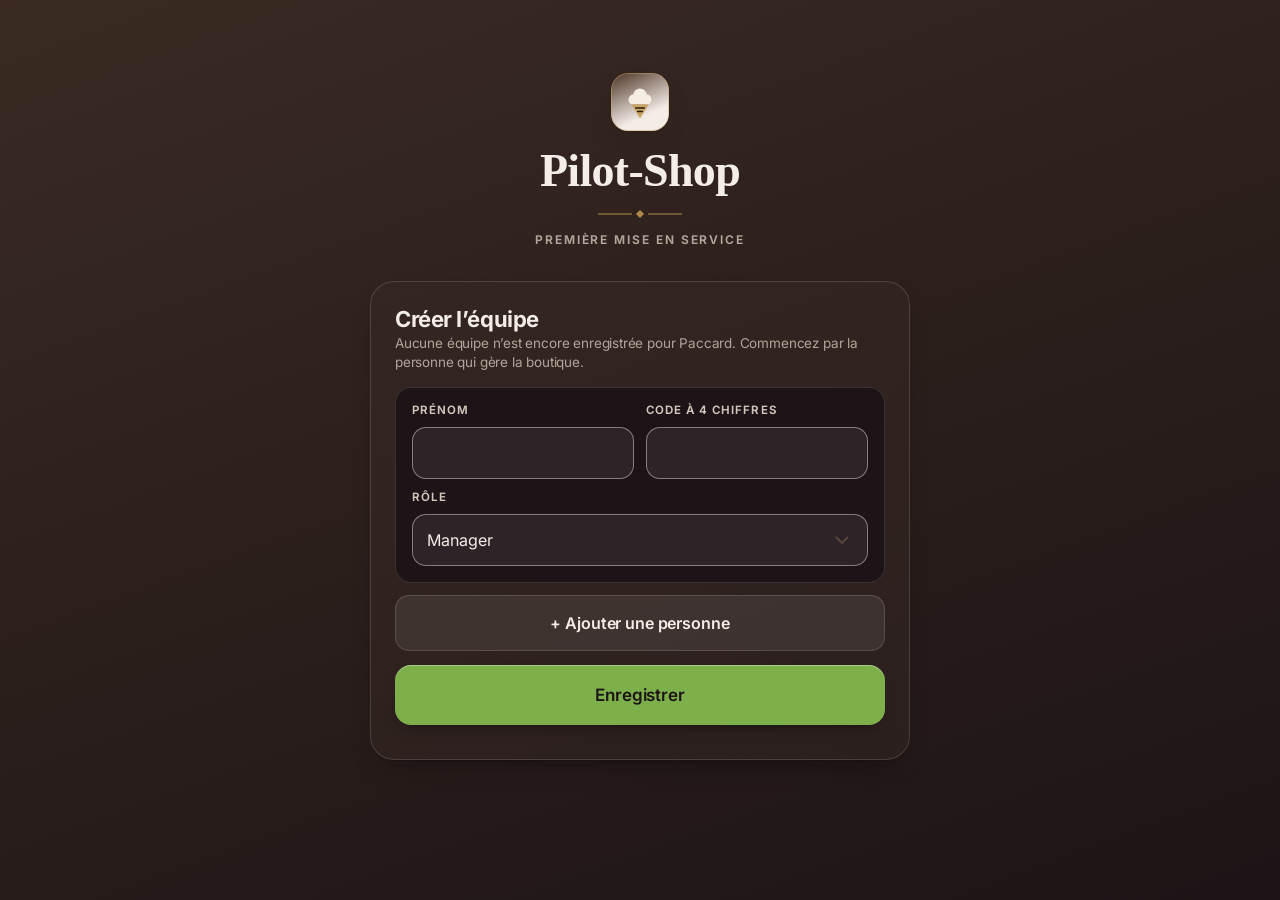
==== commit 87acdb86: "Verre fumé : suites de la relecture (fond flouté visible, contrastes des aplats, toast, impression) " ====
--- a/index.html
+++ b/index.html
@@ -10,7 +10,7 @@
 
 <meta name="description" content="Registres et pilotage du point de vente">
 <meta name="theme-color" content="#1c1416">
-<meta name="color-scheme" content="light">
+<meta name="color-scheme" content="dark">
 <meta name="format-detection" content="telephone=no">
 
 <meta name="apple-mobile-web-app-capable" content="yes">
--- a/fume.css
+++ b/fume.css
@@ -32,7 +32,7 @@
 /* --- Fond : brun profond, taches floutées (comme la vidéo) ------------------ */
 html{background:#1c1416}
 body,body:not(#x){background:transparent;color:var(--chocolat)}
-body::before{inset:-80px;filter:blur(50px);
+body::before{content:"";display:block!important;position:fixed;z-index:-1;pointer-events:none;inset:-80px;filter:blur(50px);
   background:radial-gradient(28% 40% at 12% 18%,#a5835f,transparent 70%),radial-gradient(30% 50% at 88% 30%,#6b4a34,transparent 70%),
   radial-gradient(40% 35% at 70% 92%,#3c4a2c,transparent 70%),radial-gradient(22% 60% at 4% 80%,#6b4a34,transparent 70%),
   linear-gradient(160deg,#6b4a34,#2e211b)!important}
@@ -52,7 +52,7 @@
 .guide-apercu span{background:rgba(255,255,255,.12)}
 
 /* --- Aplats : boutons pleins clairs, texte foncé ---------------------------- */
-.btn,.btn.menthe,.jbtn.on,.chip.on,.pas.on,.chev:active,.invp-h.depliable:active .chev,.inv-total{color:var(--encre-sur-clair)}
+.btn,.btn.menthe,.jbtn.on,.chev:active,.invp-h.depliable:active .chev,.inv-total{color:var(--encre-sur-clair)}
 .btn.clair,.chip,.qui button{background:rgba(255,255,255,.08);color:var(--chocolat);border-color:var(--verre-b)}
 .btn.menthe{background:var(--pistache)}
 .pave button{background:rgba(255,255,255,.09);box-shadow:inset 0 1px 0 rgba(255,255,255,.12);color:var(--chocolat)}
@@ -79,7 +79,7 @@
 #toast.erreur::before{background:#2a1f21}
 
 /* --- Écrans d'accès : fenêtre de verre ------------------------------------ */
-#login,#rattach,#amorcage{background:transparent}
+#login,#rattach,#amorcage{background:linear-gradient(160deg,#3a2a22,#1c1416)}
 #login .card,#rattach .card,#amorcage .card{background:var(--verre);border:1px solid var(--verre-b)}
 
 /* --- Tableau de bord : variante fumée --------------------------------------- */
@@ -93,7 +93,17 @@
 .tdb-btn.gh{background:rgba(255,255,255,.12);color:#F4EDE7}
 
 /* --- L'impression reste sur fond blanc ------------------------------------- */
-@media print{html,body{background:#fff;color:#000}body::before{display:none}}
+@media print{html,body{background:#fff;color:#000}body::before{display:none!important}#printview,#printview *{color:#000!important}}
 #printview{color:#111}
 .tdb-jour.auj{background:#F4EDE7}
 .tdb-jour.auj span,.tdb-jour.auj b{color:#1c1416}
+
+/* --- Suites de la relecture ------------------------------------------------ */
+#toast.erreur{background:#3a1f26}
+.tdb-date{color:#8C6A2E}.tdb-date span,.tdb-date b{color:#1c1416}
+.tm-off.on{color:#1c1416}
+.btn:active,.btn.menthe:active{background:#E3D8CE}
+.cat-barre{background:rgba(40,30,32,.92);-webkit-backdrop-filter:blur(18px);backdrop-filter:blur(18px)}
+/* Aplats de statut : texte foncé sur les teintes éclaircies */
+.tache.on .box,.duo .ok.on,.btn.ambre,.tligne.valide .tl-etat{color:#1c1416}
+.alerte.warn::before,.alerte.ok::before,.alerte.info::before{color:#1c1416}
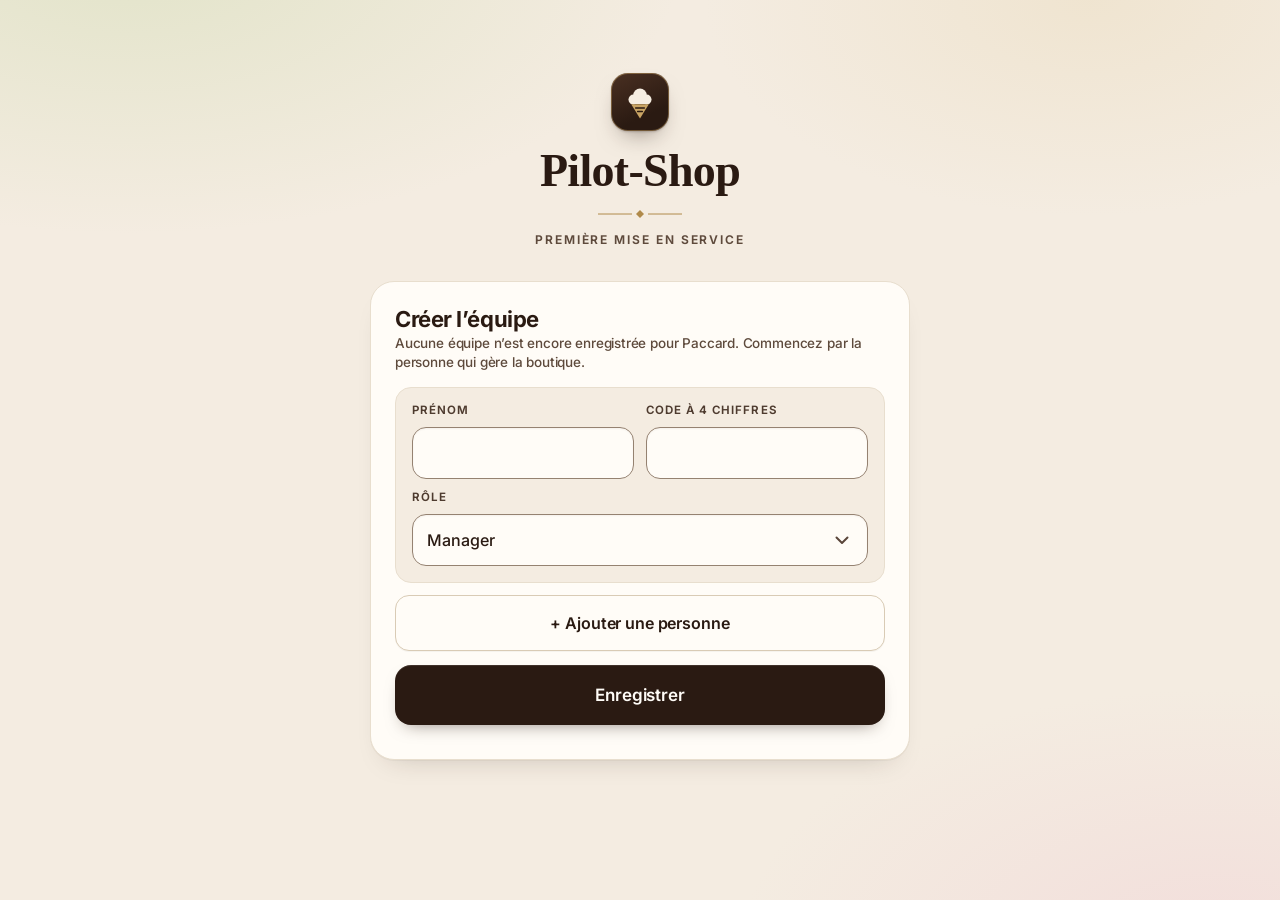
==== commit 8e090ecc: "Verre clair chaud : fond beige flouté, encres foncées, texte plus gras, cartes teintées (brun, miel)" ====
--- a/index.html
+++ b/index.html
@@ -9,8 +9,8 @@
 <title>Pilot-Shop · Paccard</title>
 
 <meta name="description" content="Registres et pilotage du point de vente">
-<meta name="theme-color" content="#1c1416">
-<meta name="color-scheme" content="dark">
+<meta name="theme-color" content="#F4ECE1">
+<meta name="color-scheme" content="light">
 <meta name="format-detection" content="telephone=no">
 
 <meta name="apple-mobile-web-app-capable" content="yes">
--- a/fume.css
+++ b/fume.css
@@ -1,109 +1,65 @@
 /* =============================================================================
    PILOT-SHOP — fume.css
-   Thème « verre fumé » (style de la vidéo) pour TOUTE l'application.
-   Chargée après premium.css : elle redéfinit les jetons en sombre, pose le
-   fond flouté et reprend les quelques règles qui écrivent une couleur claire
-   en dur. Aucun changement de structure, aucune donnée touchée.
+   Thème « verre clair chaud » pour TOUTE l'application.
+   Chargée après premium.css : même style verre dépoli que la vidéo, mais sur
+   un fond blanc cassé beige, avec les encres foncées d'origine (contraste
+   fort) et un texte plus gras. Aucun changement de structure, aucune donnée.
    ========================================================================== */
 
-:root,:root:root{
-  color-scheme:dark;
-  /* Toile et surfaces : verre fumé sur fond brun flouté */
-  --creme:#1c1416; --creme-2:rgba(255,255,255,.07); --creme-3:rgba(255,255,255,.13);
-  --porcelaine:rgba(255,255,255,.08);
-  --filet:rgba(255,255,255,.12); --filet-fort:rgba(255,255,255,.22); --contour:rgba(255,255,255,.42);
-  /* Encres claires */
-  --chocolat:#F4EDE7; --chocolat-2:#EDE3DA; --cacao:#D2C5BA; --noisette:#B3A498; --brume-2:#8E8178;
-  /* Statuts, éclaircis pour le fond sombre */
-  --pistache:#7DB04A; --pistache-d:#B5DB8A; --pistache-l:rgba(125,176,74,.18); --pistache-c:rgba(125,176,74,.45);
-  --framboise:#E0567C; --framboise-d:#FF9DB5; --framboise-l:rgba(224,86,124,.18); --framboise-c:rgba(224,86,124,.45);
-  --caramel:#D8963A; --caramel-d:#F2C27A; --caramel-l:rgba(216,150,58,.18); --caramel-c:rgba(216,150,58,.45);
-  --myrtille:#8EA6D8; --myrtille-l:rgba(142,166,216,.18); --myrtille-c:rgba(142,166,216,.45);
-  --or:#D4B06A; --or-d:#E2C58A; --or-l:rgba(212,176,106,.22);
-  --menthe:#7DB04A; --corail:#E0567C; --ciel:#8EA6D8; --sable:#8E7457; --sable-l:rgba(255,255,255,.05);
-  --voile:rgba(28,20,22,.72); --voile-fort:rgba(28,20,22,.86); --voile-nuit:rgba(12,8,10,.62);
-  --ombre:0 1px 0 rgba(0,0,0,.15),0 14px 30px -18px rgba(0,0,0,.6);
-  --ombre-lev:0 2px 6px rgba(0,0,0,.25),0 28px 56px -20px rgba(0,0,0,.7);
-  --ombre-btn:inset 0 1px 0 rgba(255,255,255,.35),0 8px 18px -10px rgba(0,0,0,.6);
-  --halo:0 0 0 4px rgba(212,176,106,.35);
-  --verre:rgba(58,44,38,.42); --verre-b:rgba(255,255,255,.14); --encre-sur-clair:#1c1416;
+:root{
+  color-scheme:light;
+  /* Toile : beige clair, un ou deux tons au-dessus du blanc */
+  --creme:#F4ECE1; --creme-2:#EDE2D2; --creme-3:#E3D5C0;
+  /* Encres secondaires un peu plus foncées : lecture sans plisser les yeux */
+  --cacao:#4E3B2F; --noisette:#5E4A3C;
+  /* Palette déclinée, du brun foncé au jaune */
+  --brun-1:#2A1A12; --brun-2:#5A3A24; --brun-3:#8A5F3C; --brun-4:#C9A57C; --brun-5:#E9D8C2;
+  --miel:#E2B54A; --miel-l:#FBEFC8; --miel-c:#EED48A;
+  --verre:rgba(255,252,247,.72); --verre-b:rgba(255,255,255,.9);
+  --ombre:0 1px 0 rgba(42,26,18,.04),0 14px 30px -20px rgba(42,26,18,.28);
 }
 
-/* --- Fond : brun profond, taches floutées (comme la vidéo) ------------------ */
-html{background:#1c1416}
-body,body:not(#x){background:transparent;color:var(--chocolat)}
-body::before{content:"";display:block!important;position:fixed;z-index:-1;pointer-events:none;inset:-80px;filter:blur(50px);
-  background:radial-gradient(28% 40% at 12% 18%,#a5835f,transparent 70%),radial-gradient(30% 50% at 88% 30%,#6b4a34,transparent 70%),
-  radial-gradient(40% 35% at 70% 92%,#3c4a2c,transparent 70%),radial-gradient(22% 60% at 4% 80%,#6b4a34,transparent 70%),
-  linear-gradient(160deg,#6b4a34,#2e211b)!important}
+/* --- Fond : beige chaud, taches floutées (comme la vidéo, en clair) -------- */
+html{background:var(--creme)}
+body,body:not(#x){background:transparent;color:var(--chocolat);font-weight:500}
+body::before{content:"";display:block!important;position:fixed;z-index:-1;pointer-events:none;inset:-80px;filter:blur(60px);
+  background:radial-gradient(28% 40% at 12% 16%,#FFFFFF,transparent 70%),radial-gradient(30% 45% at 88% 24%,#EBD2A3,transparent 70%),
+  radial-gradient(40% 35% at 70% 92%,#E9D8C2,transparent 70%),radial-gradient(24% 55% at 4% 80%,#F6E3B8,transparent 70%),
+  linear-gradient(160deg,#F8F1E7,#EFE3D3)!important}
 
-/* --- Cartes et blocs : verre fumé ------------------------------------------- */
-.card,.kpi,.dense,.tache,.menu-item,.deg,.tseg button,.tligne,.tm-pas,.tm-val,.tm-off,.phase-nav button{
-  background:var(--porcelaine);border-color:var(--verre-b);
+/* --- Cartes : verre blanc dépoli ------------------------------------------- */
+.card,.kpi,.dense,.menu-item{background:var(--verre);border-color:var(--verre-b);box-shadow:var(--ombre);
   -webkit-backdrop-filter:blur(18px) saturate(1.2);backdrop-filter:blur(18px) saturate(1.2)}
-.card.plat{background:rgba(255,255,255,.05)}
-.card.menthe{background:var(--pistache-l)} .card.corail{background:var(--framboise-l)}
-.card.ambre{background:var(--caramel-l)}   .card.ciel{background:var(--myrtille-l)}
-.card.sable{background:rgba(255,255,255,.05)}
-.card.nuit{background:rgba(12,8,10,.55);color:#F4EDE7}
-.dl:nth-child(even){background:rgba(255,255,255,.04)}
-.tache.on{background:var(--pistache-l)}
-.tache .box{background:rgba(255,255,255,.1)}
-.guide-apercu span{background:rgba(255,255,255,.12)}
 
-/* --- Aplats : boutons pleins clairs, texte foncé ---------------------------- */
-.btn,.btn.menthe,.jbtn.on,.chev:active,.invp-h.depliable:active .chev,.inv-total{color:var(--encre-sur-clair)}
-.btn.clair,.chip,.qui button{background:rgba(255,255,255,.08);color:var(--chocolat);border-color:var(--verre-b)}
-.btn.menthe{background:var(--pistache)}
-.pave button{background:rgba(255,255,255,.09);box-shadow:inset 0 1px 0 rgba(255,255,255,.12);color:var(--chocolat)}
+/* --- Barres : verre clair --------------------------------------------------- */
+#topbar,#tabbar{background:rgba(248,242,233,.8)!important;border-color:rgba(42,26,18,.08);
+  -webkit-backdrop-filter:blur(24px) saturate(1.3);backdrop-filter:blur(24px) saturate(1.3)}
 
-/* --- Champs ------------------------------------------------------------------ */
-input,select,textarea,
-input[type=text],input[type=number],input[type=date],input[type=month],input[type=password],input[type=email],input[type=search],input[type=tel],input[type=time]{
-  background-color:rgba(255,255,255,.07);color:var(--chocolat);border-color:var(--contour)}
-input:focus,select:focus,textarea:focus{background-color:rgba(255,255,255,.12)}
-input::placeholder,textarea::placeholder{color:rgba(244,237,231,.45)}
-option,optgroup{background:#241a1c;color:var(--chocolat)}
+/* --- Texte plus gras partout ------------------------------------------------ */
+.tdb-kl,.kpi .k,.kpi .d{font-weight:750;color:var(--cacao)}
+.tdb-titre{font-weight:650}
+.tdb-tl b,.tdb-visite b{font-weight:700}
+.tdb-vide,.tdb-prep-l,.tdb-v-t small,.tdb-leg{font-weight:600;color:var(--cacao)}
+.tdb-pills .pill{font-weight:700}
+.tdb-z-s{font-weight:650;opacity:1;color:rgba(255,255,255,.95)}
+#tabbar button{font-weight:650}
 
-/* --- Pastilles et verdicts ------------------------------------------------- */
-.pill.ok,.verdict.ok{background:var(--pistache-l)} .pill.warn{background:var(--caramel-l)}
-.pill.bad,.verdict.bad{background:var(--framboise-l)} .pill.n{background:rgba(255,255,255,.08)}
-
-/* --- Barres : verre sombre --------------------------------------------------- */
-#topbar,#tabbar{background:var(--voile)!important;border-color:var(--verre-b);
-  -webkit-backdrop-filter:blur(24px) saturate(1.3);backdrop-filter:blur(24px) saturate(1.3)}
-#sheet > .box{background:rgba(40,30,32,.9);border-color:var(--verre-b);
-  -webkit-backdrop-filter:blur(26px);backdrop-filter:blur(26px)}
-#toast{background:#2a1f21;color:#F4EDE7;border:1px solid var(--verre-b)}
-#toast.erreur{border-color:var(--framboise-c)}
-#toast.erreur::before{background:#2a1f21}
-
-/* --- Écrans d'accès : fenêtre de verre ------------------------------------ */
-#login,#rattach,#amorcage{background:linear-gradient(160deg,#3a2a22,#1c1416)}
-#login .card,#rattach .card,#amorcage .card{background:var(--verre);border:1px solid var(--verre-b)}
-
-/* --- Tableau de bord : variante fumée --------------------------------------- */
+/* --- Tableau de bord : cartes teintées de la palette ----------------------- */
+#tdb.tdb-verre{background:transparent}
 #tdb.tdb-verre::before{display:none}
-.tdb-fenetre{background:var(--verre);border-color:var(--verre-b);box-shadow:inset 0 1px 0 rgba(255,255,255,.18),0 30px 60px -30px rgba(0,0,0,.5)}
-#tdb .card,#tdb .tdb-kpi{background:rgba(255,255,255,.07);border-color:var(--verre-b)}
-#tdb .card:hover,#tdb .tdb-kpi:hover{background:rgba(255,255,255,.12)}
-#tdb .tdb-kpi:active{background:rgba(255,255,255,.16)}
-#tdb .tdb-prep,#tdb .tdb-acces,#tdb .tdb-nav{background:rgba(255,255,255,.07)}
-.tdb-btn{background:#F4EDE7;color:#1c1416}
-.tdb-btn.gh{background:rgba(255,255,255,.12);color:#F4EDE7}
+.tdb-fenetre{background:rgba(255,252,247,.45)}
+/* Compteurs du haut : brun clair */
+#tdb .tdb-kpi{background:rgba(201,165,124,.28);border-color:rgba(255,255,255,.75)}
+#tdb .tdb-kpi:hover{background:rgba(201,165,124,.4)}
+#tdb .tdb-kpi .tdb-kv{color:var(--brun-1);font-weight:600}
+#tdb .tdb-kpi.bad .tdb-kv{color:var(--framboise-d)}
+#tdb .tdb-kpi.warn .tdb-kv{color:var(--caramel-d)}
+/* Actions prioritaires : jaune miel */
+#tdb .tdb-c-valide{background:rgba(251,239,200,.85);border-color:var(--miel-c)}
+/* Équipements : pistache clair · Calendrier : brun très clair · Visite : or */
+#tdb .tdb-c-temperature{background:rgba(238,243,224,.85)}
+#tdb .tdb-c-periodes{background:rgba(233,216,194,.6)}
+#tdb .tdb-c-controle{background:rgba(234,219,188,.6)}
 
 /* --- L'impression reste sur fond blanc ------------------------------------- */
-@media print{html,body{background:#fff;color:#000}body::before{display:none!important}#printview,#printview *{color:#000!important}}
-#printview{color:#111}
-.tdb-jour.auj{background:#F4EDE7}
-.tdb-jour.auj span,.tdb-jour.auj b{color:#1c1416}
-
-/* --- Suites de la relecture ------------------------------------------------ */
-#toast.erreur{background:#3a1f26}
-.tdb-date{color:#8C6A2E}.tdb-date span,.tdb-date b{color:#1c1416}
-.tm-off.on{color:#1c1416}
-.btn:active,.btn.menthe:active{background:#E3D8CE}
-.cat-barre{background:rgba(40,30,32,.92);-webkit-backdrop-filter:blur(18px);backdrop-filter:blur(18px)}
-/* Aplats de statut : texte foncé sur les teintes éclaircies */
-.tache.on .box,.duo .ok.on,.btn.ambre,.tligne.valide .tl-etat{color:#1c1416}
-.alerte.warn::before,.alerte.ok::before,.alerte.info::before{color:#1c1416}
+@media print{html,body{background:#fff}body::before{display:none!important}}
